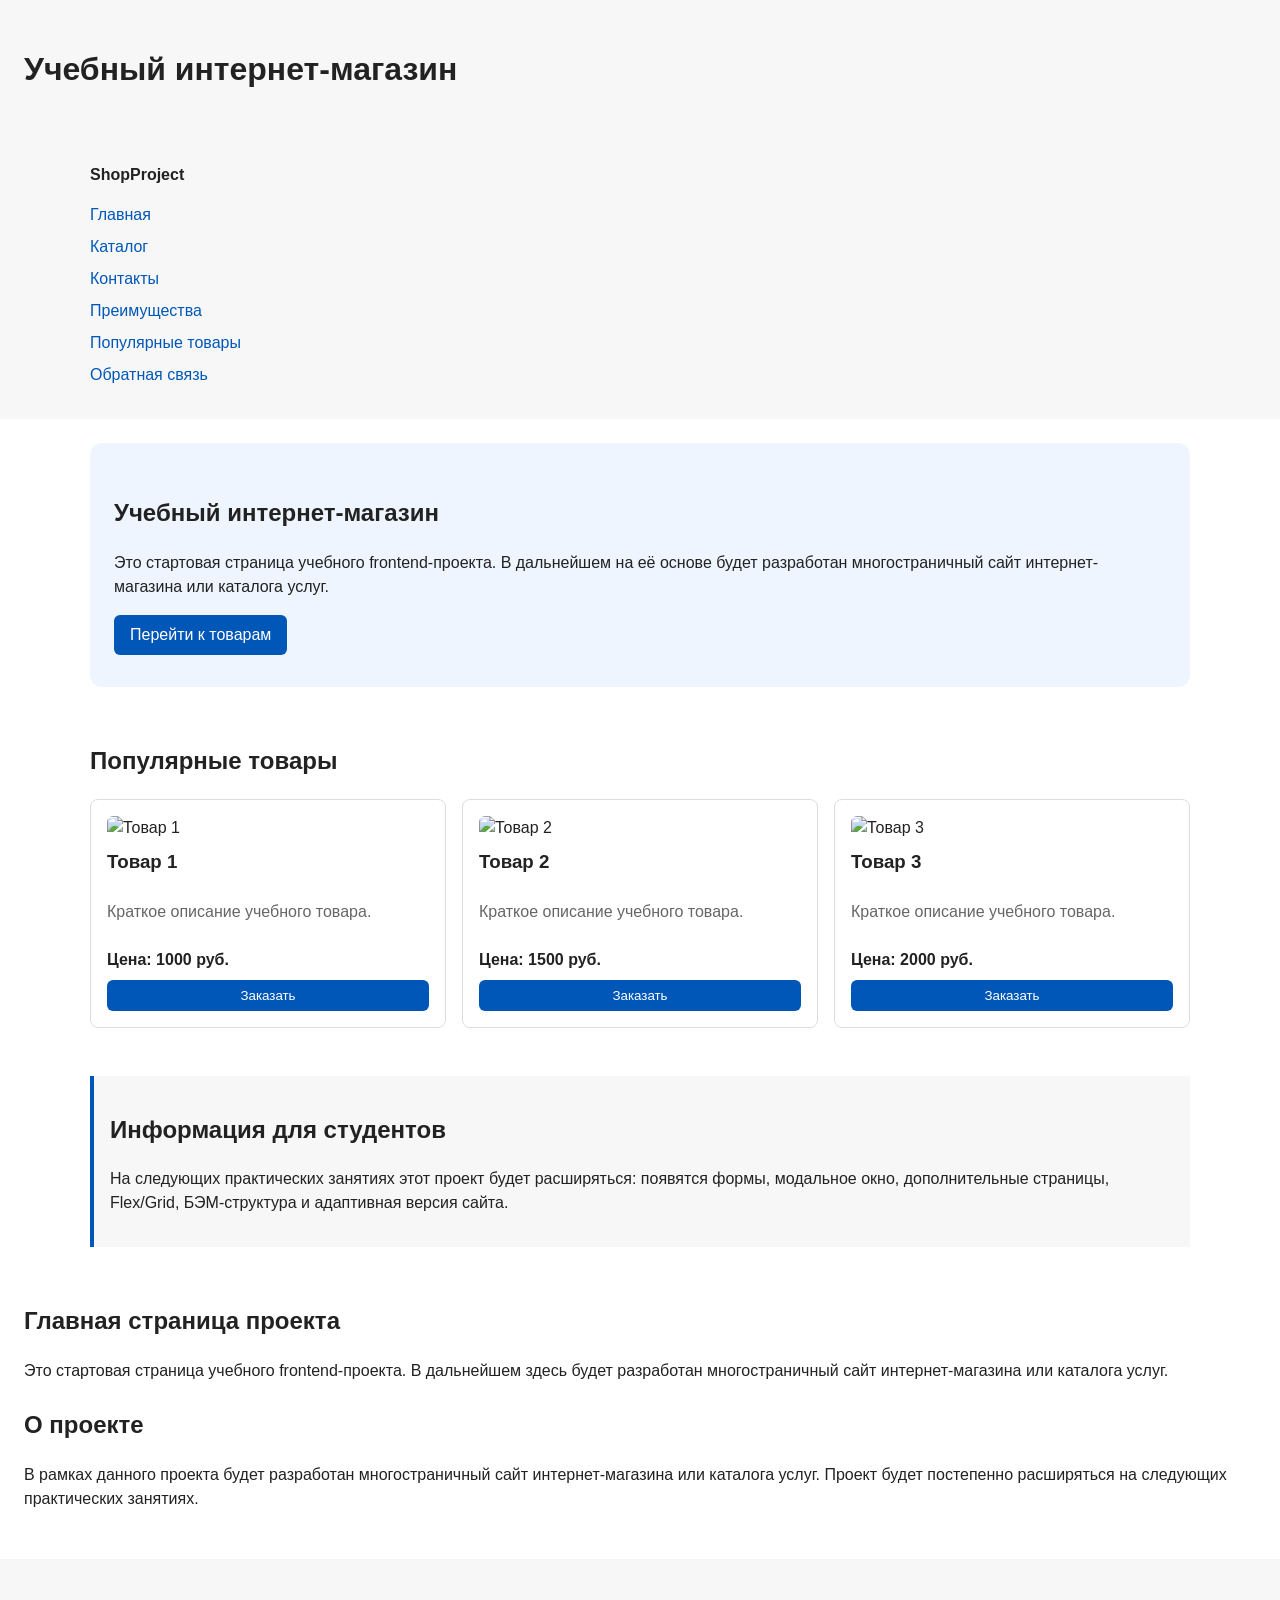
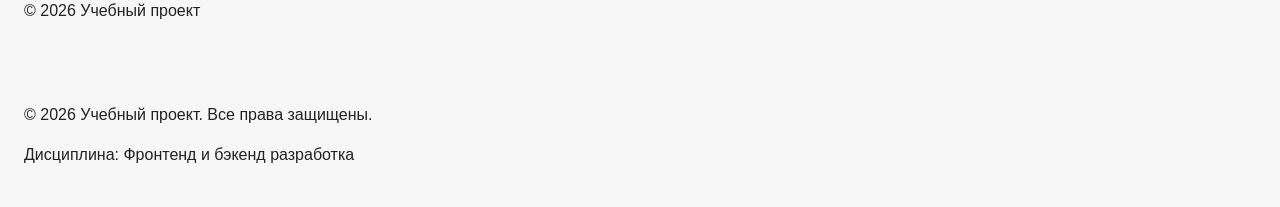
==== index.html @ 1b2884ae "feat: add multi-page structure navigation and anchors" ====
<!DOCTYPE html>
<html lang="ru">
<head>
  <meta charset="UTF-8">
  <meta name="viewport" content="width=device-width, initial-scale=1.0">
  <title>Каталог товаров</title>
  <link rel="stylesheet" href="css/style.css">
  <script src="js/main.js" defer></script>
  <meta property="og:type" content="website">
  <meta property="og:title" content="Учебный интернет-магазин">
  <meta property="og:description" content="Учебный frontend-проект интернет-магазина.">
  <meta property="og:image" content="https://dimon-bubon.github.io/kr1-html-css-shop/images/preview.jpg">
</head>
<body>
  <header>
    <h1>Учебный интернет-магазин</h1>
  </header>

  <header>
    <div class="site-header">
      <a class="site-logo" href="index.html">ShopProject</a>

      <nav class="site-nav" aria-label="Основная навигация">
        <ul class="site-nav__list">
          <li><a href="index.html">Главная</a></li>
          <li><a href="catalog.html">Каталог</a></li>
          <li><a href="contacts.html">Контакты</a></li>
          <li><a href="index.html#advantages">Преимущества</a></li>
          <li><a href="index.html#popular">Популярные товары</a></li>
          <li><a href="index.html#contacts">Обратная связь</a></li>
        </ul>
      </nav>

    </div>
  </header>

  <main>
    <section class="hero">
  <h1>Учебный интернет-магазин</h1>
    <p>
      Это стартовая страница учебного frontend-проекта.
      В дальнейшем на её основе будет разработан многостраничный сайт
      интернет-магазина или каталога услуг.
    </p>
    <a class="button" href="#popular">Перейти к товарам</a>
    </section>
  </main>

<section class="section" id="popular">
  <h2>Популярные товары</h2>

  <div class="products-grid">

    <article class="product-card">
      <img class="product-card__img" src="https://via.placeholder.com/300x200" alt="Товар 1">
      <h3 class="product-card__title">Товар 1</h3>
      <p class="product-card__description">Краткое описание учебного товара.</p>
      <p class="product-card__price">Цена: 1000 руб.</p>
      <button class="button product-card__button" type="button" data-product="Товар 1">Заказать</button>
    </article>

    <article class="product-card">
      <img class="product-card__img" src="https://via.placeholder.com/300x200" alt="Товар 2">
      <h3 class="product-card__title">Товар 2</h3>
      <p class="product-card__description">Краткое описание учебного товара.</p>
      <p class="product-card__price">Цена: 1500 руб.</p>
      <button class="button product-card__button" type="button" data-product="Товар 2">Заказать</button>
    </article>

    <article class="product-card">
      <img class="product-card__img" src="https://via.placeholder.com/300x200" alt="Товар 3">
      <h3 class="product-card__title">Товар 3</h3>
      <p class="product-card__description">Краткое описание учебного товара.</p>
      <p class="product-card__price">Цена: 2000 руб.</p>
      <button class="button product-card__button" type="button" data-product="Товар 3">Заказать</button>
    </article>

  </div>
</section>

  <aside class="aside-info">
    <h2>Информация для студентов</h2>
    <p>
      На следующих практических занятиях этот проект будет расширяться:
      появятся формы, модальное окно, дополнительные страницы, Flex/Grid,
      БЭМ-структура и адаптивная версия сайта.
    </p>
  </aside>






  <main>
    <section>
      <h2>Главная страница проекта</h2>
      <p>
        Это стартовая страница учебного frontend-проекта.
        В дальнейшем здесь будет разработан многостраничный сайт
        интернет-магазина или каталога услуг.
      </p>
    </section>
    <section>
        <h2>О проекте</h2>
        <p>
            В рамках данного проекта будет разработан многостраничный сайт
            интернет-магазина или каталога услуг. Проект будет постепенно
            расширяться на следующих практических занятиях.
        </p>
    </section>
  </main>

  <footer>
    <p>&copy; 2026 Учебный проект</p>
  </footer>
  <footer id="contacts">
    <p>&copy; 2026 Учебный проект. Все права защищены.</p>
    <p>Дисциплина: Фронтенд и бэкенд разработка</p>
  </footer>

  <dialog class="order-dialog" id="order-dialog" aria-labelledby="order-dialog-title">
    <h2 id="order-dialog-title">Оформление заявки</h2>

    <form class="order-form" id="order-form" action="#" method="post" novalidate>
      <input id="selected-product" name="selected-product" type="hidden">

      <div class="form-field">
        <label for="order-name">Имя</label>
        <input
          id="order-name"
          name="name"
          type="text"
          placeholder="Введите ваше имя"
          minlength="2"
          autocomplete="given-name"
          required
        >
      </div>

      <div class="form-field">
        <label for="order-email">E-mail</label>
        <input
          id="order-email"
          name="email"
          type="email"
          placeholder="example@mail.ru"
          autocomplete="email"
          required
        >
      </div>

      <div class="form-field">
        <label for="order-phone">Телефон</label>
        <input
          id="order-phone"
          name="phone"
          type="tel"
          inputmode="tel"
          placeholder="+7 (900) 000-00-00"
          pattern="^\+7 \(\d{3}\) \d{3}-\d{2}-\d{2}$"
          required
        >
        <small>Формат: +7 (900) 000-00-00</small>
      </div>

      <div class="form-field">
        <label for="order-date">Дата связи</label>
        <input
          id="order-date"
          name="date"
          type="date"
        >
      </div>

      <div class="form-field">
        <label for="order-topic">Тема заявки</label>
        <select id="order-topic" name="topic" required>
          <option value="">Выберите тему</option>
          <option value="product">Заказ товара</option>
          <option value="consultation">Консультация</option>
          <option value="delivery">Доставка</option>
        </select>
      </div>

      <div class="form-field">
        <label for="order-comment">Комментарий</label>
        <textarea
          id="order-comment"
          name="comment"
          rows="4"
          placeholder="Укажите дополнительную информацию"
        ></textarea>
      </div>

      <div class="form-field form-field--checkbox">
        <label>
          <input
            id="order-agreement"
            name="agreement"
            type="checkbox"
            required
          >
          Я согласен на обработку данных
        </label>
      </div>

      <div class="form-actions">
        <button type="button" id="close-order-dialog">Закрыть</button>
        <button type="submit">Отправить заявку</button>
      </div>
    </form>
  </dialog>

  <p class="success-message" id="success-message" hidden>
    Форма успешно отправлена!
  </p>


</body>
</html>
---- css/style.css ----
html {
  scroll-behavior: smooth;
}

body {
  margin: 0;
  font-family: Arial, sans-serif;
  line-height: 1.5;
}

/*header,
main,
footer {
  padding: 20px;
}*/

header {
  background-color: #f2f2f2;
}

footer {
  background-color: #f2f2f2;
}

section {
  margin-bottom: 24px;
}

section h2 {
  margin-top: 0;
}
/* 
  Универсальное правило для всех элементов.
  border-box делает расчёт размеров более понятным:
  width включает content, padding и border.
*/
* {
  box-sizing: border-box;
}

/*
  Убираем стандартный внешний отступ браузера у body.
  Без этого вокруг страницы может появиться белая рамка.
*/
/*body {
  margin: 0;
  font-family: Arial, sans-serif;
  line-height: 1.5;
  color: #222222;
  background-color: #ffffff;
} */
/*
  Задаём внутренние отступы для основных областей страницы.
  Это делает содержимое визуально отделённым от краёв окна браузера.
*/
header,
main,
footer {
  padding: var(--space-lg);
}


/*
  Оформляем шапку страницы.
  Пока используется простой светло-серый фон.
*/
header {
  background-color: var(--color-surface);
}

/*
  Оформляем подвал страницы тем же фоном,
  чтобы визуально отделить его от основного содержимого.
*/
footer {
  background-color: var(--color-surface);
}
/*
  Ограничиваем ширину содержимого шапки,
  чтобы оно не растягивалось слишком сильно на широких экранах.
*/
.site-header {
  max-width: 1100px;
  margin: 0 auto;
}

/*
  Оформляем текстовый логотип.
*/
.site-logo {
  font-weight: bold;
  text-decoration: none;
  color: #222222;
}

/*
  Убираем стандартные отступы и маркеры списка навигации.
*/
.site-nav__list {
  padding: 0;
  margin: 16px 0 0;
  list-style: none;
}

/*
  Добавляем расстояние между пунктами меню.
*/
.site-nav__list li {
  margin-bottom: 8px;
}

/*
  Оформляем ссылки меню.
*/
.site-nav__list a {
  color: #0057b8;
  text-decoration: none;
}

/*
  При наведении мыши подчёркиваем ссылку.
  Подробно состояния интерфейса будут рассмотрены в практической работе 1.7.
*/
.site-nav__list a:hover {
  text-decoration: underline;
}
/*
  Hero-блок — первый крупный блок страницы.
  Он визуально отделяется от остальных разделов фоном и отступами.
*/
.hero {
  max-width: 1100px;
  margin: 0 auto 32px;
  padding: 32px 20px;
  background-color: #eef5ff;
  border-radius: 12px;
}

/*
  Общий класс для разделов страницы.
*/
.section {
  max-width: 1100px;
  margin: 0 auto 32px;
}

/*
  Убираем лишний верхний отступ у заголовков разделов.
*/
.section h2 {
  margin-top: 0;
}

.products-grid {
  display: grid;
  grid-template-columns: repeat(auto-fit, minmax(220px, 1fr));
  gap: var(--space-md);
}

.product-card {
  display: flex;
  flex-direction: column;
  margin-bottom: var(--space-md);
  padding: var(--space-md);
  border: 1px solid var(--color-border);
  border-radius: var(--radius-md);
  background-color: var(--color-bg);
}

.product-card:hover {
  border-color: var(--color-primary);
}

.product-card__img {
  width: 100%;
  height: auto;
  border-radius: var(--radius-sm);
  margin-bottom: var(--space-sm);
}

.product-card__title {
  margin: 0 0 var(--space-sm);
}

.product-card__description {
  color: var(--color-muted);
  flex-grow: 1; /* растягивается, "выталкивая" цену и кнопку вниз */
}

.product-card__price {
  font-weight: bold;
  margin: var(--space-sm) 0;
}

/*
  Пока это обычная ссылка, но визуально она оформляется как кнопка.
*/
.button {
  display: inline-block;
  padding: var(--space-sm) var(--space-md);
  color: var(--color-white);
  background-color: var(--color-primary);
  text-decoration: none;
  border: none;
  border-radius: var(--radius-sm);
  cursor: pointer;
}

.button:hover {
  background-color: var(--color-primary-dark);
}

.button:focus-visible {
  outline: 2px solid var(--color-primary);
  outline-offset: 3px;
}

.button:disabled {
  opacity: 0.6;
  cursor: not-allowed;
}


/*
  Дополнительный информационный блок.
*/
.aside-info {
  max-width: var(--container-width);
  margin: 0 auto var(--space-xl);
  padding: var(--space-md);
  border-left: 4px solid var(--color-primary);
  background-color: var(--color-surface);
}

/*
  Модальное окно.
  Элемент dialog сам умеет открываться поверх страницы.
*/
.order-dialog {
  width: min(100% - 32px, 560px);
  padding: 24px;
  border: none;
  border-radius: 12px;
}

/*
  Затемнение фона за модальным окном.
*/
.order-dialog::backdrop {
  background-color: rgba(0, 0, 0, 0.5);
}

/*
  Поле формы.
  Каждый блок получает нижний отступ.
*/
.form-field {
  margin-bottom: 16px;
}

/*
  Подпись поля.
*/
.form-field label {
  display: block;
  margin-bottom: 6px;
}

/*
  Основные поля формы.
*/
.form-field input,
.form-field select,
.form-field textarea {
  width: 100%;
  padding: 10px 12px;
  border: 1px solid #cccccc;
  border-radius: 6px;
  font: inherit;
}

/*
  Checkbox не должен занимать всю ширину.
*/
.form-field input[type="checkbox"] {
  width: auto;
}

/*
  Подсказка под полем телефона.
*/
.form-field small {
  display: block;
  margin-top: 4px;
  color: #666666;
}

/*
  Видимый фокус для клавиатурной навигации.
*/
.form-field input:focus-visible,
.form-field select:focus-visible,
.form-field textarea:focus-visible,
.form-actions button:focus-visible {
  outline: 2px solid #0057b8;
  outline-offset: 2px;
}

/*
  Подсветка ошибочных полей.
  Атрибут aria-invalid будет добавляться через JavaScript.
*/
[aria-invalid="true"] {
  border-color: #b00020;
}

/*
  Кнопки формы.
*/
.form-actions {
  display: flex;
  gap: 12px;
  margin-top: 20px;
}

/*
  Сообщение об успешной отправке.
*/
.success-message {
  max-width: var(--container-width);
  margin: var(--space-lg) auto;
  padding: var(--space-md);
  border-left: 4px solid var(--color-success);
  background-color: var(--color-success-bg);
}


/* ===============================
   1. Переменные проекта
   =============================== */
:root {
  /* Основные цвета проекта */
  --color-bg: #ffffff;
  --color-text: #222222;
  --color-muted: #666666;
  --color-primary: #0057b8;
  --color-primary-dark: #003f86;
  --color-border: #dddddd;
  --color-surface: #f7f7f7;
  --color-surface-accent: #eef5ff;
  --color-danger: #b00020;
  --color-success: #168a2f;
  --color-success-bg: #eefaf0;
  --color-white: #ffffff;

  /* Отступы */
  --space-xs: 4px;
  --space-sm: 8px;
  --space-md: 16px;
  --space-lg: 24px;
  --space-xl: 32px;

  /* Скругления */
  --radius-sm: 6px;
  --radius-md: 8px;
  --radius-lg: 12px;

  /* Размеры */
  --container-width: 1100px;
}

/* ===============================
   2. Базовые стили
   =============================== */
* {
  box-sizing: border-box;
}

body {
  margin: 0;
  font-family: Arial, sans-serif;
  line-height: 1.5;
  color: var(--color-text);
  background-color: var(--color-bg);
}

/* ===============================
   3. Общие элементы интерфейса
   =============================== */
a {
  color: var(--color-primary);
}

a:hover {
  color: var(--color-primary-dark);
}

a:focus-visible {
  outline: 2px solid var(--color-primary);
  outline-offset: 3px;
}

/* ===============================
   4. Компоненты страницы
   =============================== */
.hero {
  max-width: var(--container-width);
  margin: 0 auto var(--space-xl);
  padding: var(--space-xl) var(--space-lg);
  background-color: var(--color-surface-accent);
  border-radius: var(--radius-lg);
}

.section {
  max-width: var(--container-width);
  margin: 0 auto var(--space-xl);
}

.section h2 {
  margin-top: 0;
}

/* ===============================
   5. Форма и модальное окно
   =============================== */
.order-dialog {
  width: min(100% - 32px, 560px);
  padding: var(--space-lg);
  border: none;
  border-radius: var(--radius-lg);
}

.order-dialog::backdrop {
  background-color: rgba(0, 0, 0, 0.5);
}

.form-field {
  margin-bottom: var(--space-md);
}

.form-field label {
  display: block;
  margin-bottom: var(--space-xs);
}

.form-field input,
.form-field select,
.form-field textarea {
  width: 100%;
  padding: 10px 12px;
  border: 1px solid var(--color-border);
  border-radius: var(--radius-sm);
  font: inherit;
}

.form-field input[type="checkbox"] {
  width: auto;
}

.form-field small {
  display: block;
  margin-top: var(--space-xs);
  color: var(--color-muted);
}

.form-field input:hover,
.form-field select:hover,
.form-field textarea:hover {
  border-color: var(--color-primary);
}

.form-field input:focus-visible,
.form-field select:focus-visible,
.form-field textarea:focus-visible,
.form-actions button:focus-visible {
  outline: 2px solid var(--color-primary);
  outline-offset: 3px;
}

[aria-invalid="true"] {
  border-color: var(--color-danger);
}

.breadcrumbs {
  max-width: var(--container-width);
  margin: 0 auto var(--space-md);
  font-size: 14px;
  color: var(--color-muted);
}

.breadcrumbs a {
  color: var(--color-primary);
}

.breadcrumbs span::before {
  content: " / ";
  color: var(--color-muted);
}

:target {
  outline: 2px dashed var(--color-primary);
  outline-offset: 4px;
}
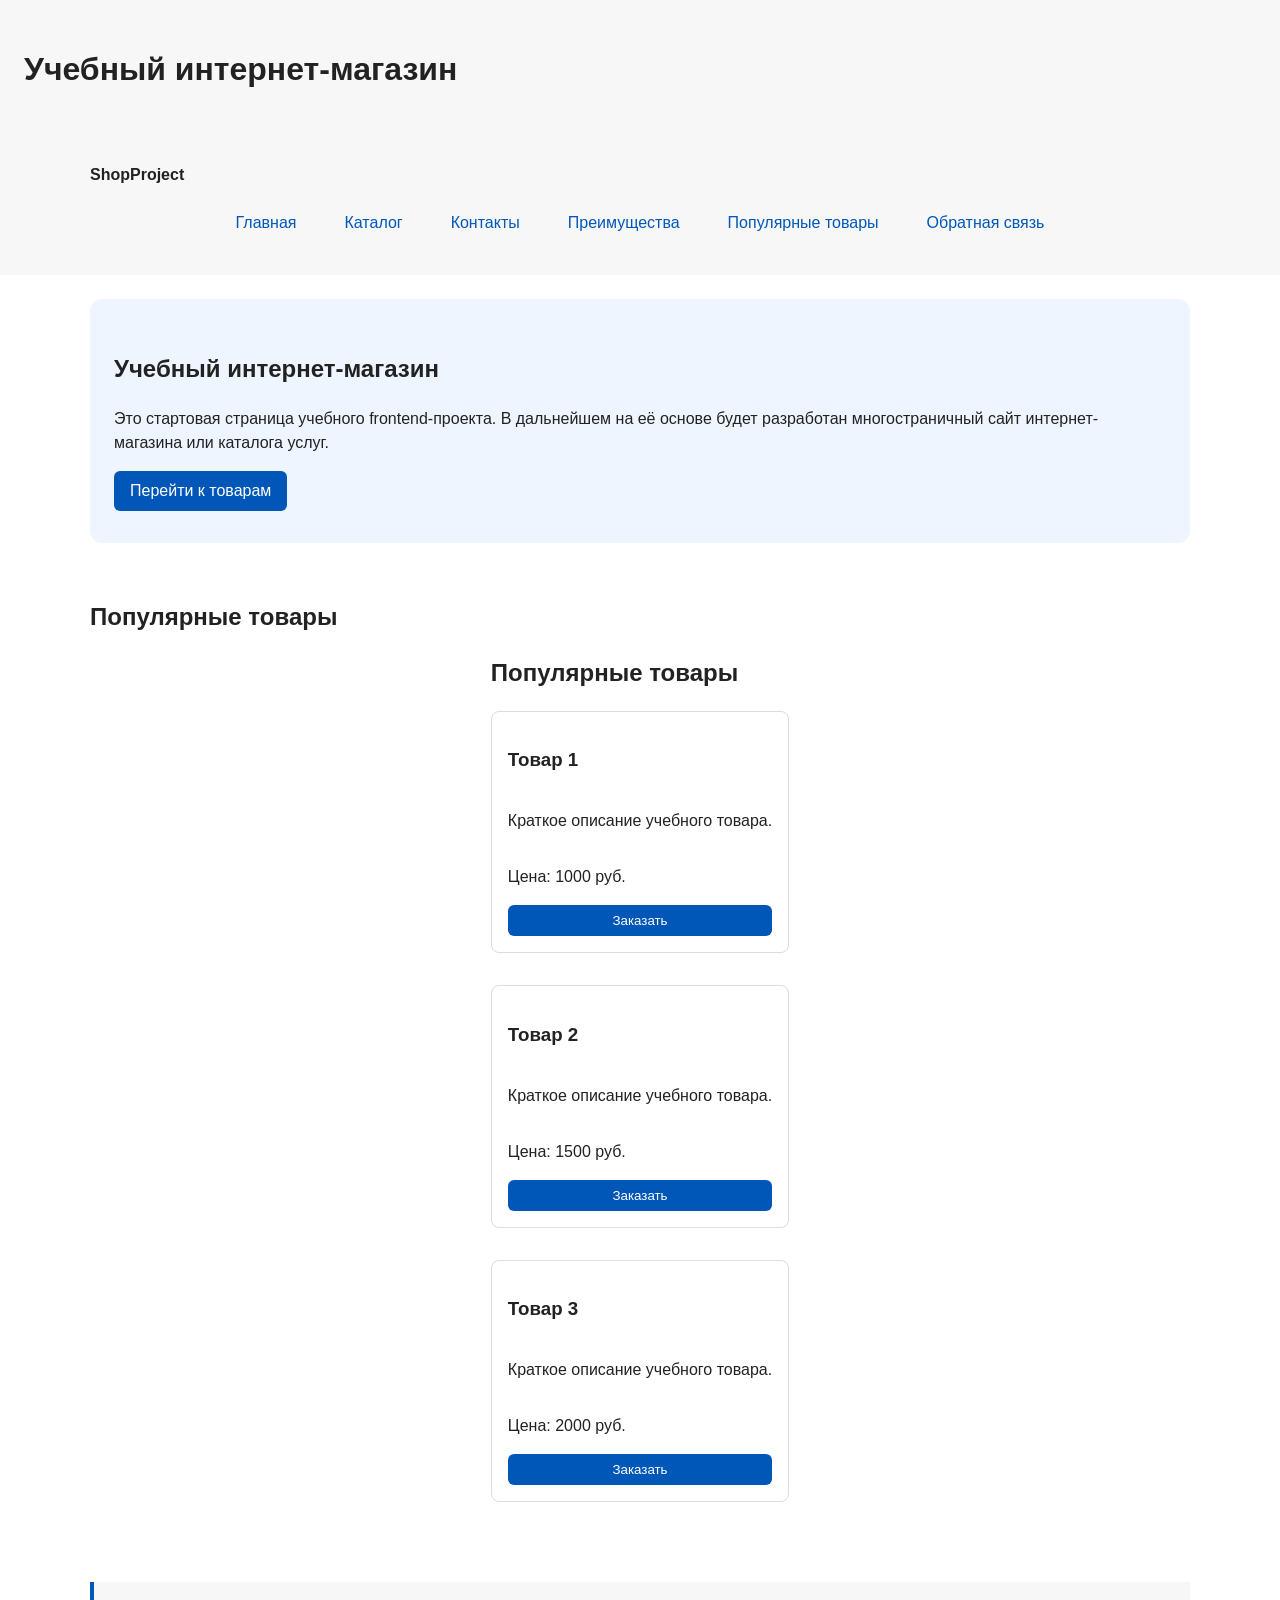
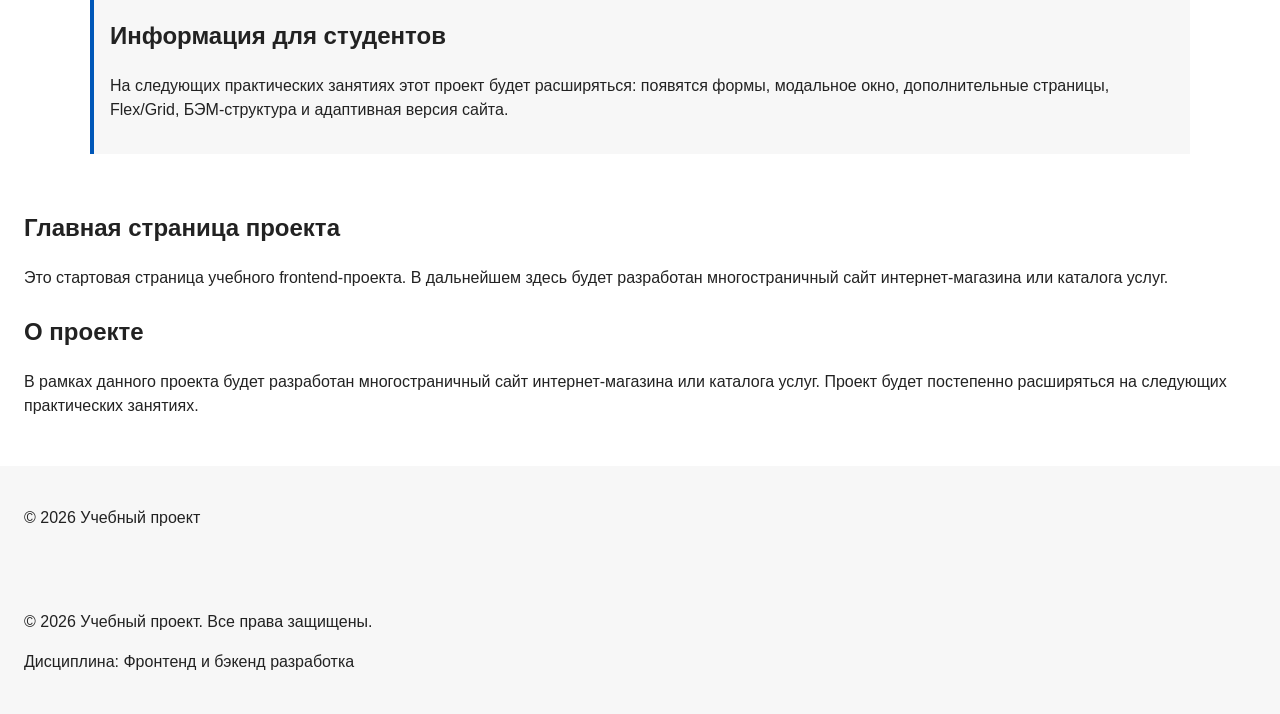
==== commit 4564adec: "feat: add flex navigation and grid catalog layout" ====
--- a/index.html
+++ b/index.html
@@ -51,29 +51,39 @@
 
   <div class="products-grid">
 
-    <article class="product-card">
-      <img class="product-card__img" src="https://via.placeholder.com/300x200" alt="Товар 1">
-      <h3 class="product-card__title">Товар 1</h3>
-      <p class="product-card__description">Краткое описание учебного товара.</p>
-      <p class="product-card__price">Цена: 1000 руб.</p>
-      <button class="button product-card__button" type="button" data-product="Товар 1">Заказать</button>
-    </article>
-
-    <article class="product-card">
-      <img class="product-card__img" src="https://via.placeholder.com/300x200" alt="Товар 2">
-      <h3 class="product-card__title">Товар 2</h3>
-      <p class="product-card__description">Краткое описание учебного товара.</p>
-      <p class="product-card__price">Цена: 1500 руб.</p>
-      <button class="button product-card__button" type="button" data-product="Товар 2">Заказать</button>
-    </article>
-
-    <article class="product-card">
-      <img class="product-card__img" src="https://via.placeholder.com/300x200" alt="Товар 3">
-      <h3 class="product-card__title">Товар 3</h3>
-      <p class="product-card__description">Краткое описание учебного товара.</p>
-      <p class="product-card__price">Цена: 2000 руб.</p>
-      <button class="button product-card__button" type="button" data-product="Товар 3">Заказать</button>
-    </article>
+    <section class="section" id="popular">
+      <h2>Популярные товары</h2>
+
+      <div class="products-grid">
+        <article class="product-card">
+          <h3>Товар 1</h3>
+          <p>Краткое описание учебного товара.</p>
+          <p>Цена: 1000 руб.</p>
+          <button class="button product-card__button" type="button" data-product="Товар 1">
+            Заказать
+          </button>
+        </article>
+
+        <article class="product-card">
+          <h3>Товар 2</h3>
+          <p>Краткое описание учебного товара.</p>
+          <p>Цена: 1500 руб.</p>
+          <button class="button product-card__button" type="button" data-product="Товар 2">
+            Заказать
+          </button>
+        </article>
+
+        <article class="product-card">
+          <h3>Товар 3</h3>
+          <p>Краткое описание учебного товара.</p>
+          <p>Цена: 2000 руб.</p>
+          <button class="button product-card__button" type="button" data-product="Товар 3">
+            Заказать
+          </button>
+        </article>
+    </div>
+  </section>
+
 
   </div>
 </section>
--- a/css/style.css
+++ b/css/style.css
@@ -97,10 +97,16 @@
   Убираем стандартные отступы и маркеры списка навигации.
 */
 .site-nav__list {
+  display: flex;
+  flex-wrap: wrap;
+  justify-content: center;
+  align-items: center;
+  gap: var(--space-md);
   padding: 0;
-  margin: 16px 0 0;
+  margin: var(--space-md) 0 0;
   list-style: none;
 }
+
 
 /*
   Добавляем расстояние между пунктами меню.
@@ -113,17 +119,18 @@
   Оформляем ссылки меню.
 */
 .site-nav__list a {
-  color: #0057b8;
+  display: inline-block;
+  padding: var(--space-sm) var(--space-md);
+  color: var(--color-primary);
   text-decoration: none;
-}
-
-/*
-  При наведении мыши подчёркиваем ссылку.
-  Подробно состояния интерфейса будут рассмотрены в практической работе 1.7.
-*/
+  border-radius: var(--radius-sm);
+}
+
 .site-nav__list a:hover {
-  text-decoration: underline;
-}
+  color: var(--color-white);
+  background-color: var(--color-primary);
+}
+
 /*
   Hero-блок — первый крупный блок страницы.
   Он визуально отделяется от остальных разделов фоном и отступами.
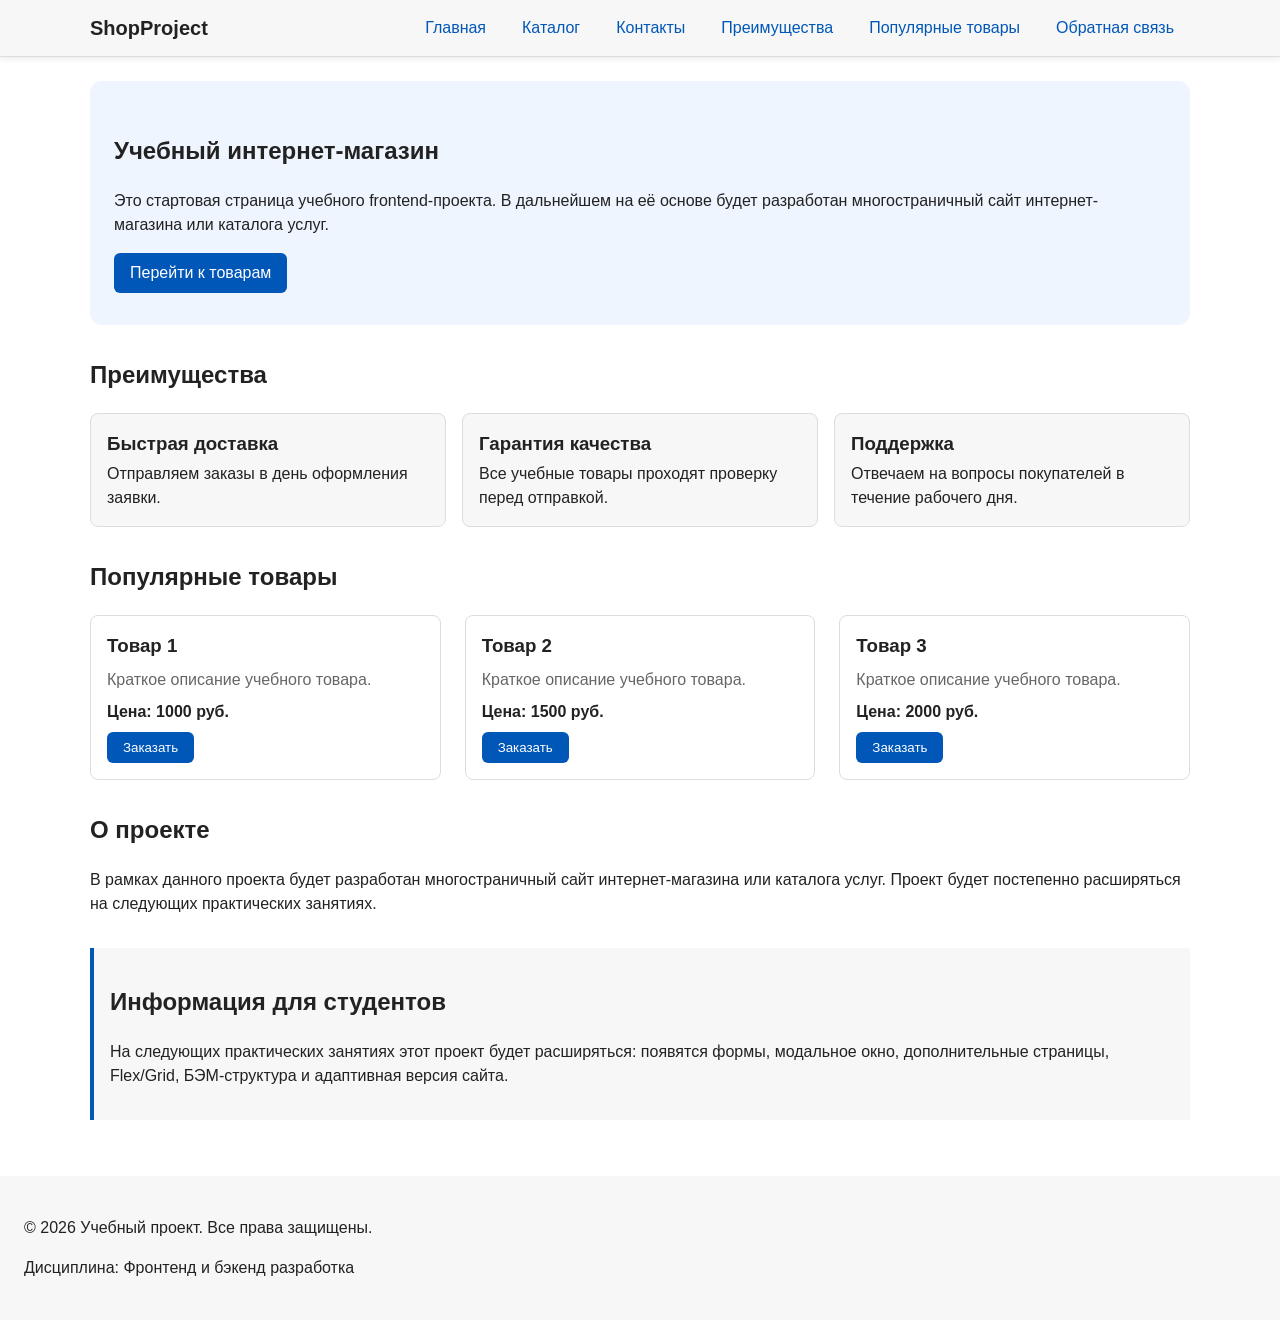
==== commit 5fc375b8: "feat: add flex navigation and grid catalog layout" ====
--- a/index.html
+++ b/index.html
@@ -3,7 +3,7 @@
 <head>
   <meta charset="UTF-8">
   <meta name="viewport" content="width=device-width, initial-scale=1.0">
-  <title>Каталог товаров</title>
+  <title>Учебный интернет-магазин</title>
   <link rel="stylesheet" href="css/style.css">
   <script src="js/main.js" defer></script>
   <meta property="og:type" content="website">
@@ -12,9 +12,6 @@
   <meta property="og:image" content="https://dimon-bubon.github.io/kr1-html-css-shop/images/preview.jpg">
 </head>
 <body>
-  <header>
-    <h1>Учебный интернет-магазин</h1>
-  </header>
 
   <header>
     <div class="site-header">
@@ -30,100 +27,91 @@
           <li><a href="index.html#contacts">Обратная связь</a></li>
         </ul>
       </nav>
-
     </div>
   </header>
 
   <main>
     <section class="hero">
-  <h1>Учебный интернет-магазин</h1>
-    <p>
-      Это стартовая страница учебного frontend-проекта.
-      В дальнейшем на её основе будет разработан многостраничный сайт
-      интернет-магазина или каталога услуг.
-    </p>
-    <a class="button" href="#popular">Перейти к товарам</a>
-    </section>
-  </main>
-
-<section class="section" id="popular">
-  <h2>Популярные товары</h2>
-
-  <div class="products-grid">
+      <h1>Учебный интернет-магазин</h1>
+      <p>
+        Это стартовая страница учебного frontend-проекта.
+        В дальнейшем на её основе будет разработан многостраничный сайт
+        интернет-магазина или каталога услуг.
+      </p>
+      <a class="button" href="#popular">Перейти к товарам</a>
+    </section>
+
+    <section class="section" id="advantages">
+      <h2>Преимущества</h2>
+
+      <div class="advantages">
+        <div class="advantages__item">
+          <h3>Быстрая доставка</h3>
+          <p>Отправляем заказы в день оформления заявки.</p>
+        </div>
+        <div class="advantages__item">
+          <h3>Гарантия качества</h3>
+          <p>Все учебные товары проходят проверку перед отправкой.</p>
+        </div>
+        <div class="advantages__item">
+          <h3>Поддержка</h3>
+          <p>Отвечаем на вопросы покупателей в течение рабочего дня.</p>
+        </div>
+      </div>
+    </section>
 
     <section class="section" id="popular">
       <h2>Популярные товары</h2>
 
       <div class="products-grid">
         <article class="product-card">
-          <h3>Товар 1</h3>
-          <p>Краткое описание учебного товара.</p>
-          <p>Цена: 1000 руб.</p>
+          <h3 class="product-card__title">Товар 1</h3>
+          <p class="product-card__description">Краткое описание учебного товара.</p>
+          <p class="product-card__price">Цена: 1000 руб.</p>
           <button class="button product-card__button" type="button" data-product="Товар 1">
             Заказать
           </button>
         </article>
 
         <article class="product-card">
-          <h3>Товар 2</h3>
-          <p>Краткое описание учебного товара.</p>
-          <p>Цена: 1500 руб.</p>
+          <h3 class="product-card__title">Товар 2</h3>
+          <p class="product-card__description">Краткое описание учебного товара.</p>
+          <p class="product-card__price">Цена: 1500 руб.</p>
           <button class="button product-card__button" type="button" data-product="Товар 2">
             Заказать
           </button>
         </article>
 
         <article class="product-card">
-          <h3>Товар 3</h3>
-          <p>Краткое описание учебного товара.</p>
-          <p>Цена: 2000 руб.</p>
+          <h3 class="product-card__title">Товар 3</h3>
+          <p class="product-card__description">Краткое описание учебного товара.</p>
+          <p class="product-card__price">Цена: 2000 руб.</p>
           <button class="button product-card__button" type="button" data-product="Товар 3">
             Заказать
           </button>
         </article>
-    </div>
-  </section>
-
-
-  </div>
-</section>
-
-  <aside class="aside-info">
-    <h2>Информация для студентов</h2>
-    <p>
-      На следующих практических занятиях этот проект будет расширяться:
-      появятся формы, модальное окно, дополнительные страницы, Flex/Grid,
-      БЭМ-структура и адаптивная версия сайта.
-    </p>
-  </aside>
-
-
-
-
-
-
-  <main>
-    <section>
-      <h2>Главная страница проекта</h2>
+      </div>
+    </section>
+
+    <section class="section" id="about">
+      <h2>О проекте</h2>
       <p>
-        Это стартовая страница учебного frontend-проекта.
-        В дальнейшем здесь будет разработан многостраничный сайт
-        интернет-магазина или каталога услуг.
+        В рамках данного проекта будет разработан многостраничный сайт
+        интернет-магазина или каталога услуг. Проект будет постепенно
+        расширяться на следующих практических занятиях.
       </p>
     </section>
-    <section>
-        <h2>О проекте</h2>
-        <p>
-            В рамках данного проекта будет разработан многостраничный сайт
-            интернет-магазина или каталога услуг. Проект будет постепенно
-            расширяться на следующих практических занятиях.
-        </p>
-    </section>
+
+    <aside class="aside-info">
+      <h2>Информация для студентов</h2>
+      <p>
+        На следующих практических занятиях этот проект будет расширяться:
+        появятся формы, модальное окно, дополнительные страницы, Flex/Grid,
+        БЭМ-структура и адаптивная версия сайта.
+      </p>
+    </aside>
   </main>
 
-  <footer>
-    <p>&copy; 2026 Учебный проект</p>
-  </footer>
   <footer id="contacts">
     <p>&copy; 2026 Учебный проект. Все права защищены.</p>
     <p>Дисциплина: Фронтенд и бэкенд разработка</p>
@@ -228,5 +216,4 @@
 
 
 </body>
-</html>
-
+</html>
--- a/css/style.css
+++ b/css/style.css
@@ -1,5 +1,7 @@
 html {
   scroll-behavior: smooth;
+  /* высота закреплённой шапки: якоря (#popular и т.д.) не прячутся под ней */
+  scroll-padding-top: 80px;
 }
 
 body {
@@ -53,7 +55,6 @@
   Задаём внутренние отступы для основных областей страницы.
   Это делает содержимое визуально отделённым от краёв окна браузера.
 */
-header,
 main,
 footer {
   padding: var(--space-lg);
@@ -61,11 +62,18 @@
 
 
 /*
-  Оформляем шапку страницы.
-  Пока используется простой светло-серый фон.
+  Шапка закреплена сверху: position: sticky + top: 0.
+  Шапка должна быть прямым потомком body (без overflow у родителей),
+  z-index держит её поверх карточек и форм при прокрутке.
 */
 header {
+  position: sticky;
+  top: 0;
+  z-index: 100;
+  padding: var(--space-sm) var(--space-lg);
   background-color: var(--color-surface);
+  border-bottom: 1px solid var(--color-border);
+  box-shadow: 0 2px 6px rgba(0, 0, 0, 0.08);
 }
 
 /*
@@ -80,7 +88,12 @@
   чтобы оно не растягивалось слишком сильно на широких экранах.
 */
 .site-header {
-  max-width: 1100px;
+  display: flex;
+  flex-wrap: wrap;
+  align-items: center;
+  justify-content: space-between; /* логотип слева, меню справа */
+  gap: var(--space-sm) var(--space-lg);
+  max-width: var(--container-width);
   margin: 0 auto;
 }
 
@@ -88,6 +101,7 @@
   Оформляем текстовый логотип.
 */
 .site-logo {
+  font-size: 20px;
   font-weight: bold;
   text-decoration: none;
   color: #222222;
@@ -99,11 +113,11 @@
 .site-nav__list {
   display: flex;
   flex-wrap: wrap;
-  justify-content: center;
+  justify-content: flex-end;
   align-items: center;
-  gap: var(--space-md);
+  gap: var(--space-xs);
   padding: 0;
-  margin: var(--space-md) 0 0;
+  margin: 0;
   list-style: none;
 }
 
@@ -112,7 +126,7 @@
   Добавляем расстояние между пунктами меню.
 */
 .site-nav__list li {
-  margin-bottom: 8px;
+  margin: 0;
 }
 
 /*
@@ -158,21 +172,33 @@
   margin-top: 0;
 }
 
+/*
+  Сетка карточек: товары стоят в ряд (3 колонки),
+  карточки в одной строке имеют одинаковую высоту.
+*/
 .products-grid {
   display: grid;
-  grid-template-columns: repeat(auto-fit, minmax(220px, 1fr));
-  gap: var(--space-md);
-}
+  grid-template-columns: repeat(3, 1fr);
+  gap: var(--space-lg);
+}
+
 
 .product-card {
   display: flex;
   flex-direction: column;
-  margin-bottom: var(--space-md);
+  gap: var(--space-sm);
   padding: var(--space-md);
   border: 1px solid var(--color-border);
   border-radius: var(--radius-md);
   background-color: var(--color-bg);
 }
+
+.product-card .button {
+  margin-top: auto;
+  align-self: flex-start;
+}
+
+
 
 .product-card:hover {
   border-color: var(--color-primary);
@@ -186,17 +212,44 @@
 }
 
 .product-card__title {
-  margin: 0 0 var(--space-sm);
+  margin: 0; /* расстояния задаёт gap у карточки */
 }
 
 .product-card__description {
+  margin: 0;
   color: var(--color-muted);
   flex-grow: 1; /* растягивается, "выталкивая" цену и кнопку вниз */
 }
 
 .product-card__price {
+  margin: 0;
   font-weight: bold;
-  margin: var(--space-sm) 0;
+}
+
+/* ===============================
+   Преимущества (Flex)
+   =============================== */
+.advantages {
+  display: flex;
+  flex-wrap: wrap;
+  gap: var(--space-md);
+}
+
+.advantages__item {
+  flex: 1 1 220px; /* растут поровну, переносятся на новую строку от 220px */
+  padding: var(--space-md);
+  border: 1px solid var(--color-border);
+  border-radius: var(--radius-md);
+  background-color: var(--color-surface);
+}
+
+.advantages__item h3,
+.advantages__item p {
+  margin: 0;
+}
+
+.advantages__item h3 {
+  margin-bottom: var(--space-xs);
 }
 
 /*
@@ -508,3 +561,116 @@
   outline: 2px dashed var(--color-primary);
   outline-offset: 4px;
 }
+
+.catalog-layout {
+  max-width: var(--container-width);
+  margin: 0 auto var(--space-xl);
+  display: grid;
+  grid-template-columns: 260px 1fr;
+  grid-template-areas: "filters products";
+  align-items: start; /* панель фильтров не растягивается на всю высоту */
+  gap: var(--space-lg);
+}
+
+.catalog-filters {
+  grid-area: filters;
+  padding: var(--space-md);
+  border: 1px solid var(--color-border);
+  border-radius: var(--radius-md);
+  background-color: var(--color-surface);
+}
+
+.catalog-filters h2 {
+  margin: 0 0 var(--space-md);
+}
+
+.catalog-products {
+  grid-area: products;
+  min-width: 0; /* иначе длинное содержимое распирает колонку 1fr */
+}
+
+.catalog-products h1 {
+  margin: 0 0 var(--space-md);
+}
+
+.filters-form {
+  display: grid;
+  gap: var(--space-md);
+}
+
+.filters-form fieldset {
+  min-width: 0;
+  margin: 0;
+  padding: var(--space-md);
+  border: 1px solid var(--color-border);
+  border-radius: var(--radius-sm);
+}
+
+.filters-form legend {
+  font-weight: 700;
+}
+
+.filters-form label {
+  display: block;
+  margin-bottom: var(--space-sm);
+}
+
+.filters-form input[type="number"] {
+  width: 100%;
+  padding: 8px 10px;
+  border: 1px solid var(--color-border);
+  border-radius: var(--radius-sm);
+  font: inherit;
+}
+
+/* ===============================
+   Адаптив
+   =============================== */
+@media (max-width: 768px) {
+  html {
+    scroll-padding-top: 110px;
+  }
+
+  header {
+    padding: var(--space-sm) var(--space-md);
+  }
+
+  /* логотип над меню, меню прокручивается по горизонтали */
+  .site-header {
+    flex-direction: column;
+    align-items: flex-start;
+    gap: var(--space-xs);
+  }
+
+  .site-nav {
+    width: 100%;
+    overflow-x: auto;
+  }
+
+  .site-nav__list {
+    flex-wrap: nowrap;
+    justify-content: flex-start;
+    white-space: nowrap;
+  }
+
+  /* фильтры над списком товаров */
+  .catalog-layout {
+    grid-template-columns: 1fr;
+    grid-template-areas:
+      "filters"
+      "products";
+  }
+}
+
+/* на средних экранах — 2 карточки в ряд, на телефонах — одна */
+@media (max-width: 900px) {
+  .products-grid {
+    grid-template-columns: repeat(2, 1fr);
+  }
+}
+
+@media (max-width: 560px) {
+  .products-grid {
+    grid-template-columns: 1fr;
+  }
+}
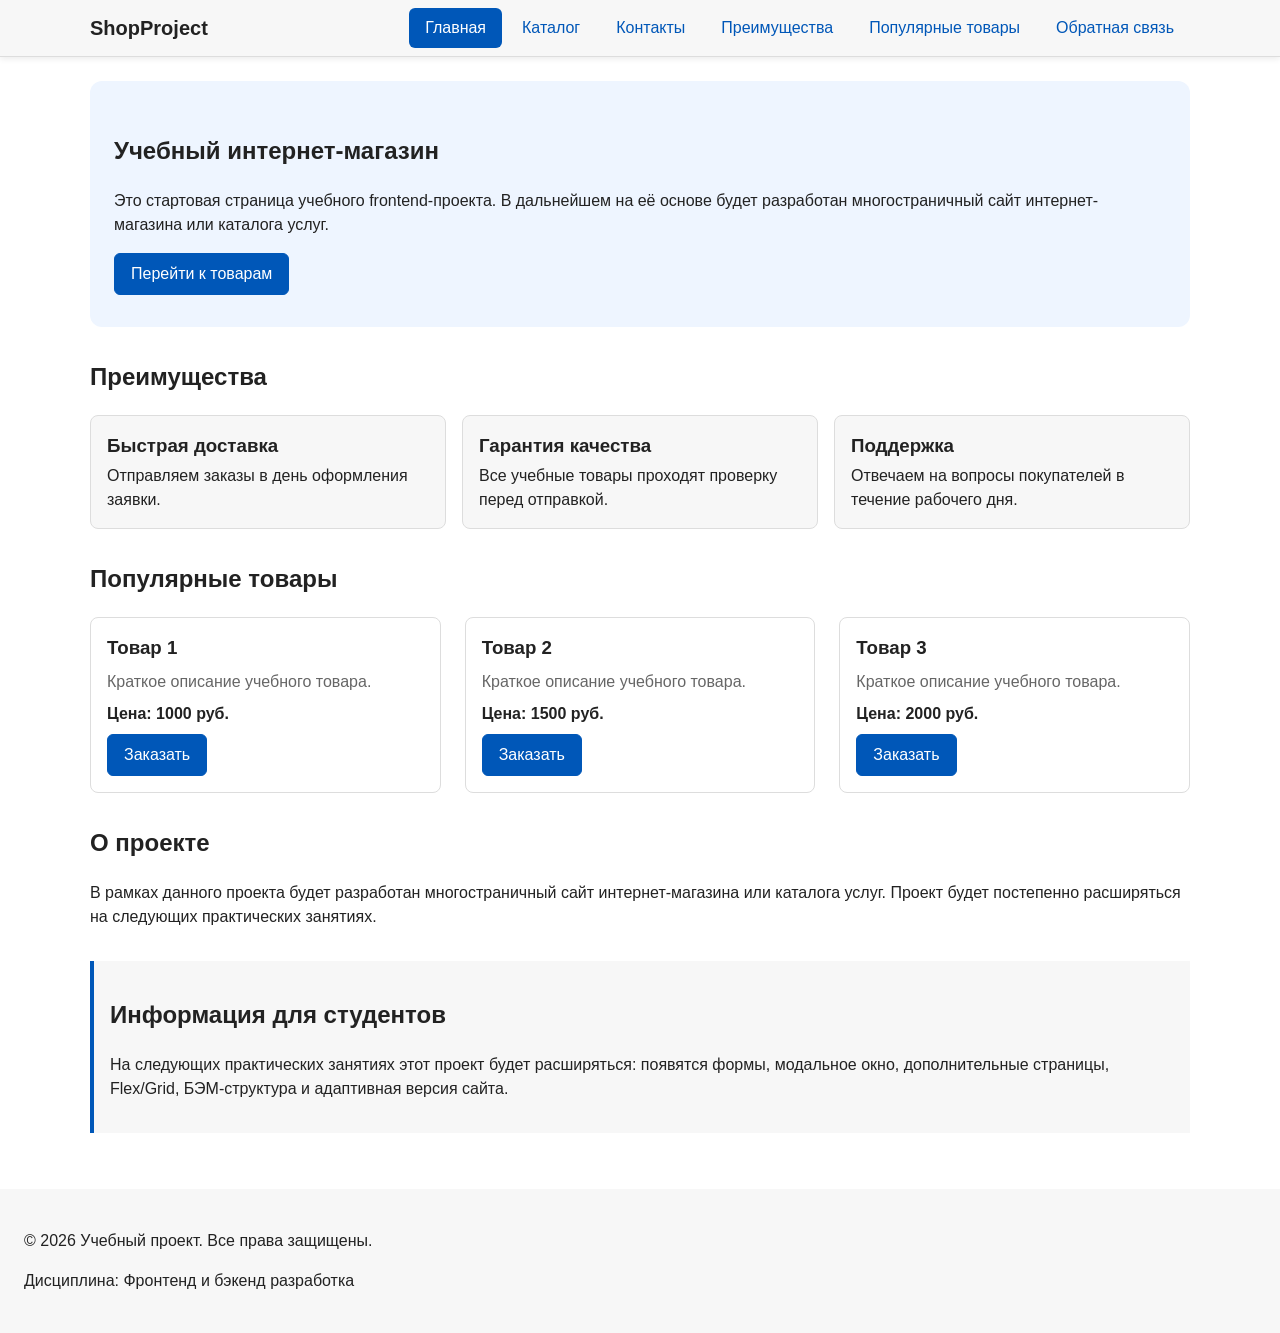
==== commit 1a6ceeac: "refactor: apply BEM naming to CSS classes" ====
--- a/index.html
+++ b/index.html
@@ -13,62 +13,74 @@
 </head>
 <body>
 
-  <header>
-    <div class="site-header">
-      <a class="site-logo" href="index.html">ShopProject</a>
+  <header class="site-header">
+    <div class="site-header__inner">
+      <a class="site-header__logo" href="index.html">ShopProject</a>
 
       <nav class="site-nav" aria-label="Основная навигация">
         <ul class="site-nav__list">
-          <li><a href="index.html">Главная</a></li>
-          <li><a href="catalog.html">Каталог</a></li>
-          <li><a href="contacts.html">Контакты</a></li>
-          <li><a href="index.html#advantages">Преимущества</a></li>
-          <li><a href="index.html#popular">Популярные товары</a></li>
-          <li><a href="index.html#contacts">Обратная связь</a></li>
+          <li class="site-nav__item">
+            <a class="site-nav__link site-nav__link--active" href="index.html">Главная</a>
+          </li>
+          <li class="site-nav__item">
+            <a class="site-nav__link" href="catalog.html">Каталог</a>
+          </li>
+          <li class="site-nav__item">
+            <a class="site-nav__link" href="contacts.html">Контакты</a>
+          </li>
+          <li class="site-nav__item">
+            <a class="site-nav__link" href="index.html#advantages">Преимущества</a>
+          </li>
+          <li class="site-nav__item">
+            <a class="site-nav__link" href="index.html#popular">Популярные товары</a>
+          </li>
+          <li class="site-nav__item">
+            <a class="site-nav__link" href="index.html#contacts">Обратная связь</a>
+          </li>
         </ul>
       </nav>
     </div>
   </header>
 
-  <main>
+  <main class="site-main">
     <section class="hero">
-      <h1>Учебный интернет-магазин</h1>
-      <p>
+      <h1 class="hero__title">Учебный интернет-магазин</h1>
+      <p class="hero__text">
         Это стартовая страница учебного frontend-проекта.
         В дальнейшем на её основе будет разработан многостраничный сайт
         интернет-магазина или каталога услуг.
       </p>
-      <a class="button" href="#popular">Перейти к товарам</a>
+      <a class="button button--primary hero__button" href="#popular">Перейти к товарам</a>
     </section>
 
     <section class="section" id="advantages">
-      <h2>Преимущества</h2>
+      <h2 class="section__title">Преимущества</h2>
 
       <div class="advantages">
         <div class="advantages__item">
-          <h3>Быстрая доставка</h3>
-          <p>Отправляем заказы в день оформления заявки.</p>
+          <h3 class="advantages__title">Быстрая доставка</h3>
+          <p class="advantages__text">Отправляем заказы в день оформления заявки.</p>
         </div>
         <div class="advantages__item">
-          <h3>Гарантия качества</h3>
-          <p>Все учебные товары проходят проверку перед отправкой.</p>
+          <h3 class="advantages__title">Гарантия качества</h3>
+          <p class="advantages__text">Все учебные товары проходят проверку перед отправкой.</p>
         </div>
         <div class="advantages__item">
-          <h3>Поддержка</h3>
-          <p>Отвечаем на вопросы покупателей в течение рабочего дня.</p>
+          <h3 class="advantages__title">Поддержка</h3>
+          <p class="advantages__text">Отвечаем на вопросы покупателей в течение рабочего дня.</p>
         </div>
       </div>
     </section>
 
     <section class="section" id="popular">
-      <h2>Популярные товары</h2>
+      <h2 class="section__title">Популярные товары</h2>
 
       <div class="products-grid">
         <article class="product-card">
           <h3 class="product-card__title">Товар 1</h3>
           <p class="product-card__description">Краткое описание учебного товара.</p>
           <p class="product-card__price">Цена: 1000 руб.</p>
-          <button class="button product-card__button" type="button" data-product="Товар 1">
+          <button class="button button--primary product-card__button" type="button" data-product="Товар 1">
             Заказать
           </button>
         </article>
@@ -77,7 +89,7 @@
           <h3 class="product-card__title">Товар 2</h3>
           <p class="product-card__description">Краткое описание учебного товара.</p>
           <p class="product-card__price">Цена: 1500 руб.</p>
-          <button class="button product-card__button" type="button" data-product="Товар 2">
+          <button class="button button--primary product-card__button" type="button" data-product="Товар 2">
             Заказать
           </button>
         </article>
@@ -86,7 +98,7 @@
           <h3 class="product-card__title">Товар 3</h3>
           <p class="product-card__description">Краткое описание учебного товара.</p>
           <p class="product-card__price">Цена: 2000 руб.</p>
-          <button class="button product-card__button" type="button" data-product="Товар 3">
+          <button class="button button--primary product-card__button" type="button" data-product="Товар 3">
             Заказать
           </button>
         </article>
@@ -94,7 +106,7 @@
     </section>
 
     <section class="section" id="about">
-      <h2>О проекте</h2>
+      <h2 class="section__title">О проекте</h2>
       <p>
         В рамках данного проекта будет разработан многостраничный сайт
         интернет-магазина или каталога услуг. Проект будет постепенно
@@ -102,9 +114,9 @@
       </p>
     </section>
 
-    <aside class="aside-info">
-      <h2>Информация для студентов</h2>
-      <p>
+    <aside class="info-box">
+      <h2 class="info-box__title">Информация для студентов</h2>
+      <p class="info-box__text">
         На следующих практических занятиях этот проект будет расширяться:
         появятся формы, модальное окно, дополнительные страницы, Flex/Grid,
         БЭМ-структура и адаптивная версия сайта.
@@ -112,20 +124,21 @@
     </aside>
   </main>
 
-  <footer id="contacts">
-    <p>&copy; 2026 Учебный проект. Все права защищены.</p>
-    <p>Дисциплина: Фронтенд и бэкенд разработка</p>
+  <footer class="site-footer" id="contacts">
+    <p class="site-footer__text">&copy; 2026 Учебный проект. Все права защищены.</p>
+    <p class="site-footer__text">Дисциплина: Фронтенд и бэкенд разработка</p>
   </footer>
 
   <dialog class="order-dialog" id="order-dialog" aria-labelledby="order-dialog-title">
-    <h2 id="order-dialog-title">Оформление заявки</h2>
+    <h2 class="order-dialog__title" id="order-dialog-title">Оформление заявки</h2>
 
     <form class="order-form" id="order-form" action="#" method="post" novalidate>
       <input id="selected-product" name="selected-product" type="hidden">
 
-      <div class="form-field">
-        <label for="order-name">Имя</label>
-        <input
+      <div class="order-form__field">
+        <label class="order-form__label" for="order-name">Имя</label>
+        <input
+          class="order-form__input"
           id="order-name"
           name="name"
           type="text"
@@ -136,9 +149,10 @@
         >
       </div>
 
-      <div class="form-field">
-        <label for="order-email">E-mail</label>
-        <input
+      <div class="order-form__field">
+        <label class="order-form__label" for="order-email">E-mail</label>
+        <input
+          class="order-form__input"
           id="order-email"
           name="email"
           type="email"
@@ -148,9 +162,10 @@
         >
       </div>
 
-      <div class="form-field">
-        <label for="order-phone">Телефон</label>
-        <input
+      <div class="order-form__field">
+        <label class="order-form__label" for="order-phone">Телефон</label>
+        <input
+          class="order-form__input"
           id="order-phone"
           name="phone"
           type="tel"
@@ -159,21 +174,22 @@
           pattern="^\+7 \(\d{3}\) \d{3}-\d{2}-\d{2}$"
           required
         >
-        <small>Формат: +7 (900) 000-00-00</small>
-      </div>
-
-      <div class="form-field">
-        <label for="order-date">Дата связи</label>
-        <input
+        <small class="order-form__hint">Формат: +7 (900) 000-00-00</small>
+      </div>
+
+      <div class="order-form__field">
+        <label class="order-form__label" for="order-date">Дата связи</label>
+        <input
+          class="order-form__input"
           id="order-date"
           name="date"
           type="date"
         >
       </div>
 
-      <div class="form-field">
-        <label for="order-topic">Тема заявки</label>
-        <select id="order-topic" name="topic" required>
+      <div class="order-form__field">
+        <label class="order-form__label" for="order-topic">Тема заявки</label>
+        <select class="order-form__select" id="order-topic" name="topic" required>
           <option value="">Выберите тему</option>
           <option value="product">Заказ товара</option>
           <option value="consultation">Консультация</option>
@@ -181,9 +197,10 @@
         </select>
       </div>
 
-      <div class="form-field">
-        <label for="order-comment">Комментарий</label>
+      <div class="order-form__field">
+        <label class="order-form__label" for="order-comment">Комментарий</label>
         <textarea
+          class="order-form__textarea"
           id="order-comment"
           name="comment"
           rows="4"
@@ -191,9 +208,10 @@
         ></textarea>
       </div>
 
-      <div class="form-field form-field--checkbox">
-        <label>
+      <div class="order-form__field order-form__field--checkbox">
+        <label class="order-form__label">
           <input
+            class="order-form__checkbox"
             id="order-agreement"
             name="agreement"
             type="checkbox"
@@ -203,9 +221,13 @@
         </label>
       </div>
 
-      <div class="form-actions">
-        <button type="button" id="close-order-dialog">Закрыть</button>
-        <button type="submit">Отправить заявку</button>
+      <div class="order-form__actions">
+        <button class="button button--secondary" type="button" id="close-order-dialog">
+          Закрыть
+        </button>
+        <button class="button button--primary" type="submit">
+          Отправить заявку
+        </button>
       </div>
     </form>
   </dialog>
@@ -213,7 +235,5 @@
   <p class="success-message" id="success-message" hidden>
     Форма успешно отправлена!
   </p>
-
-
 </body>
-</html>+</html>
--- a/css/style.css
+++ b/css/style.css
@@ -1,399 +1,17 @@
-html {
-  scroll-behavior: smooth;
-  /* высота закреплённой шапки: якоря (#popular и т.д.) не прячутся под ней */
-  scroll-padding-top: 80px;
-}
-
-body {
-  margin: 0;
-  font-family: Arial, sans-serif;
-  line-height: 1.5;
-}
-
-/*header,
-main,
-footer {
-  padding: 20px;
-}*/
-
-header {
-  background-color: #f2f2f2;
-}
-
-footer {
-  background-color: #f2f2f2;
-}
-
-section {
-  margin-bottom: 24px;
-}
-
-section h2 {
-  margin-top: 0;
-}
-/* 
-  Универсальное правило для всех элементов.
-  border-box делает расчёт размеров более понятным:
-  width включает content, padding и border.
-*/
-* {
-  box-sizing: border-box;
-}
-
-/*
-  Убираем стандартный внешний отступ браузера у body.
-  Без этого вокруг страницы может появиться белая рамка.
-*/
-/*body {
-  margin: 0;
-  font-family: Arial, sans-serif;
-  line-height: 1.5;
-  color: #222222;
-  background-color: #ffffff;
-} */
-/*
-  Задаём внутренние отступы для основных областей страницы.
-  Это делает содержимое визуально отделённым от краёв окна браузера.
-*/
-main,
-footer {
-  padding: var(--space-lg);
-}
-
-
-/*
-  Шапка закреплена сверху: position: sticky + top: 0.
-  Шапка должна быть прямым потомком body (без overflow у родителей),
-  z-index держит её поверх карточек и форм при прокрутке.
-*/
-header {
-  position: sticky;
-  top: 0;
-  z-index: 100;
-  padding: var(--space-sm) var(--space-lg);
-  background-color: var(--color-surface);
-  border-bottom: 1px solid var(--color-border);
-  box-shadow: 0 2px 6px rgba(0, 0, 0, 0.08);
-}
-
-/*
-  Оформляем подвал страницы тем же фоном,
-  чтобы визуально отделить его от основного содержимого.
-*/
-footer {
-  background-color: var(--color-surface);
-}
-/*
-  Ограничиваем ширину содержимого шапки,
-  чтобы оно не растягивалось слишком сильно на широких экранах.
-*/
-.site-header {
-  display: flex;
-  flex-wrap: wrap;
-  align-items: center;
-  justify-content: space-between; /* логотип слева, меню справа */
-  gap: var(--space-sm) var(--space-lg);
-  max-width: var(--container-width);
-  margin: 0 auto;
-}
-
-/*
-  Оформляем текстовый логотип.
-*/
-.site-logo {
-  font-size: 20px;
-  font-weight: bold;
-  text-decoration: none;
-  color: #222222;
-}
-
-/*
-  Убираем стандартные отступы и маркеры списка навигации.
-*/
-.site-nav__list {
-  display: flex;
-  flex-wrap: wrap;
-  justify-content: flex-end;
-  align-items: center;
-  gap: var(--space-xs);
-  padding: 0;
-  margin: 0;
-  list-style: none;
-}
-
-
-/*
-  Добавляем расстояние между пунктами меню.
-*/
-.site-nav__list li {
-  margin: 0;
-}
-
-/*
-  Оформляем ссылки меню.
-*/
-.site-nav__list a {
-  display: inline-block;
-  padding: var(--space-sm) var(--space-md);
-  color: var(--color-primary);
-  text-decoration: none;
-  border-radius: var(--radius-sm);
-}
-
-.site-nav__list a:hover {
-  color: var(--color-white);
-  background-color: var(--color-primary);
-}
-
-/*
-  Hero-блок — первый крупный блок страницы.
-  Он визуально отделяется от остальных разделов фоном и отступами.
-*/
-.hero {
-  max-width: 1100px;
-  margin: 0 auto 32px;
-  padding: 32px 20px;
-  background-color: #eef5ff;
-  border-radius: 12px;
-}
-
-/*
-  Общий класс для разделов страницы.
-*/
-.section {
-  max-width: 1100px;
-  margin: 0 auto 32px;
-}
-
-/*
-  Убираем лишний верхний отступ у заголовков разделов.
-*/
-.section h2 {
-  margin-top: 0;
-}
-
-/*
-  Сетка карточек: товары стоят в ряд (3 колонки),
-  карточки в одной строке имеют одинаковую высоту.
-*/
-.products-grid {
-  display: grid;
-  grid-template-columns: repeat(3, 1fr);
-  gap: var(--space-lg);
-}
-
-
-.product-card {
-  display: flex;
-  flex-direction: column;
-  gap: var(--space-sm);
-  padding: var(--space-md);
-  border: 1px solid var(--color-border);
-  border-radius: var(--radius-md);
-  background-color: var(--color-bg);
-}
-
-.product-card .button {
-  margin-top: auto;
-  align-self: flex-start;
-}
-
-
-
-.product-card:hover {
-  border-color: var(--color-primary);
-}
-
-.product-card__img {
-  width: 100%;
-  height: auto;
-  border-radius: var(--radius-sm);
-  margin-bottom: var(--space-sm);
-}
-
-.product-card__title {
-  margin: 0; /* расстояния задаёт gap у карточки */
-}
-
-.product-card__description {
-  margin: 0;
-  color: var(--color-muted);
-  flex-grow: 1; /* растягивается, "выталкивая" цену и кнопку вниз */
-}
-
-.product-card__price {
-  margin: 0;
-  font-weight: bold;
-}
-
-/* ===============================
-   Преимущества (Flex)
-   =============================== */
-.advantages {
-  display: flex;
-  flex-wrap: wrap;
-  gap: var(--space-md);
-}
-
-.advantages__item {
-  flex: 1 1 220px; /* растут поровну, переносятся на новую строку от 220px */
-  padding: var(--space-md);
-  border: 1px solid var(--color-border);
-  border-radius: var(--radius-md);
-  background-color: var(--color-surface);
-}
-
-.advantages__item h3,
-.advantages__item p {
-  margin: 0;
-}
-
-.advantages__item h3 {
-  margin-bottom: var(--space-xs);
-}
-
-/*
-  Пока это обычная ссылка, но визуально она оформляется как кнопка.
-*/
-.button {
-  display: inline-block;
-  padding: var(--space-sm) var(--space-md);
-  color: var(--color-white);
-  background-color: var(--color-primary);
-  text-decoration: none;
-  border: none;
-  border-radius: var(--radius-sm);
-  cursor: pointer;
-}
-
-.button:hover {
-  background-color: var(--color-primary-dark);
-}
-
-.button:focus-visible {
-  outline: 2px solid var(--color-primary);
-  outline-offset: 3px;
-}
-
-.button:disabled {
-  opacity: 0.6;
-  cursor: not-allowed;
-}
-
-
-/*
-  Дополнительный информационный блок.
-*/
-.aside-info {
-  max-width: var(--container-width);
-  margin: 0 auto var(--space-xl);
-  padding: var(--space-md);
-  border-left: 4px solid var(--color-primary);
-  background-color: var(--color-surface);
-}
-
-/*
-  Модальное окно.
-  Элемент dialog сам умеет открываться поверх страницы.
-*/
-.order-dialog {
-  width: min(100% - 32px, 560px);
-  padding: 24px;
-  border: none;
-  border-radius: 12px;
-}
-
-/*
-  Затемнение фона за модальным окном.
-*/
-.order-dialog::backdrop {
-  background-color: rgba(0, 0, 0, 0.5);
-}
-
-/*
-  Поле формы.
-  Каждый блок получает нижний отступ.
-*/
-.form-field {
-  margin-bottom: 16px;
-}
-
-/*
-  Подпись поля.
-*/
-.form-field label {
-  display: block;
-  margin-bottom: 6px;
-}
-
-/*
-  Основные поля формы.
-*/
-.form-field input,
-.form-field select,
-.form-field textarea {
-  width: 100%;
-  padding: 10px 12px;
-  border: 1px solid #cccccc;
-  border-radius: 6px;
-  font: inherit;
-}
-
-/*
-  Checkbox не должен занимать всю ширину.
-*/
-.form-field input[type="checkbox"] {
-  width: auto;
-}
-
-/*
-  Подсказка под полем телефона.
-*/
-.form-field small {
-  display: block;
-  margin-top: 4px;
-  color: #666666;
-}
-
-/*
-  Видимый фокус для клавиатурной навигации.
-*/
-.form-field input:focus-visible,
-.form-field select:focus-visible,
-.form-field textarea:focus-visible,
-.form-actions button:focus-visible {
-  outline: 2px solid #0057b8;
-  outline-offset: 2px;
-}
-
-/*
-  Подсветка ошибочных полей.
-  Атрибут aria-invalid будет добавляться через JavaScript.
-*/
-[aria-invalid="true"] {
-  border-color: #b00020;
-}
-
-/*
-  Кнопки формы.
-*/
-.form-actions {
-  display: flex;
-  gap: 12px;
-  margin-top: 20px;
-}
-
-/*
-  Сообщение об успешной отправке.
-*/
-.success-message {
-  max-width: var(--container-width);
-  margin: var(--space-lg) auto;
-  padding: var(--space-md);
-  border-left: 4px solid var(--color-success);
-  background-color: var(--color-success-bg);
-}
-
+/* =====================================================
+   Учебный интернет-магазин — стили по методологии БЭМ
+
+   Содержание:
+   1. Переменные проекта
+   2. Базовые стили
+   3. Блоки (в порядке появления на странице):
+      site-header, site-nav, site-main, breadcrumbs, hero,
+      section, advantages, products-grid, product-card,
+      catalog-layout, catalog-filters, catalog-products,
+      contact-list, info-box, site-footer, button,
+      order-dialog, order-form, success-message
+   4. Адаптив
+   ===================================================== */
 
 /* ===============================
    1. Переменные проекта
@@ -436,6 +54,12 @@
   box-sizing: border-box;
 }
 
+html {
+  scroll-behavior: smooth;
+  /* высота закреплённой шапки: якоря не прячутся под ней */
+  scroll-padding-top: 80px;
+}
+
 body {
   margin: 0;
   font-family: Arial, sans-serif;
@@ -444,9 +68,6 @@
   background-color: var(--color-bg);
 }
 
-/* ===============================
-   3. Общие элементы интерфейса
-   =============================== */
 a {
   color: var(--color-primary);
 }
@@ -460,9 +81,109 @@
   outline-offset: 3px;
 }
 
+/* Подсветка раздела, на который ведёт якорная ссылка */
+:target {
+  outline: 2px dashed var(--color-primary);
+  outline-offset: 4px;
+}
+
 /* ===============================
-   4. Компоненты страницы
+   3. Блоки
    =============================== */
+
+/* ---- site-header: шапка сайта ----
+   Закреплена сверху (sticky). Должна быть прямым потомком body. */
+.site-header {
+  position: sticky;
+  top: 0;
+  z-index: 100;
+  padding: var(--space-sm) var(--space-lg);
+  background-color: var(--color-surface);
+  border-bottom: 1px solid var(--color-border);
+  box-shadow: 0 2px 6px rgba(0, 0, 0, 0.08);
+}
+
+.site-header__inner {
+  display: flex;
+  flex-wrap: wrap;
+  align-items: center;
+  justify-content: space-between; /* логотип слева, меню справа */
+  gap: var(--space-sm) var(--space-lg);
+  max-width: var(--container-width);
+  margin: 0 auto;
+}
+
+.site-header__logo {
+  font-size: 20px;
+  font-weight: bold;
+  text-decoration: none;
+  color: var(--color-text);
+}
+
+/* ---- site-nav: основная навигация ---- */
+.site-nav__list {
+  display: flex;
+  flex-wrap: wrap;
+  justify-content: flex-end;
+  align-items: center;
+  gap: var(--space-xs);
+  padding: 0;
+  margin: 0;
+  list-style: none;
+}
+
+.site-nav__item {
+  margin: 0;
+}
+
+.site-nav__link {
+  display: inline-block;
+  padding: var(--space-sm) var(--space-md);
+  color: var(--color-primary);
+  text-decoration: none;
+  border-radius: var(--radius-sm);
+}
+
+.site-nav__link:hover {
+  color: var(--color-white);
+  background-color: var(--color-primary);
+}
+
+.site-nav__link:focus-visible {
+  outline: 2px solid var(--color-primary);
+  outline-offset: 3px;
+}
+
+/* модификатор: ссылка текущей страницы */
+.site-nav__link--active {
+  color: var(--color-white);
+  background-color: var(--color-primary);
+}
+
+/* ---- site-main: основное содержимое страницы ---- */
+.site-main {
+  padding: var(--space-lg);
+}
+
+/* ---- breadcrumbs: хлебные крошки ---- */
+.breadcrumbs {
+  max-width: var(--container-width);
+  margin: 0 auto var(--space-md);
+  font-size: 14px;
+  color: var(--color-muted);
+}
+
+.breadcrumbs__link {
+  color: var(--color-primary);
+}
+
+/* текущая страница — не ссылка; разделитель рисуем псевдоэлементом */
+.breadcrumbs__current::before {
+  content: " / ";
+  color: var(--color-muted);
+}
+
+/* ---- hero: первый экран главной страницы ---- */
 .hero {
   max-width: var(--container-width);
   margin: 0 auto var(--space-xl);
@@ -471,97 +192,103 @@
   border-radius: var(--radius-lg);
 }
 
+/* ---- section: универсальный раздел страницы ---- */
 .section {
   max-width: var(--container-width);
   margin: 0 auto var(--space-xl);
 }
 
-.section h2 {
+.section__title {
   margin-top: 0;
 }
 
-/* ===============================
-   5. Форма и модальное окно
-   =============================== */
-.order-dialog {
-  width: min(100% - 32px, 560px);
-  padding: var(--space-lg);
-  border: none;
-  border-radius: var(--radius-lg);
-}
-
-.order-dialog::backdrop {
-  background-color: rgba(0, 0, 0, 0.5);
-}
-
-.form-field {
-  margin-bottom: var(--space-md);
-}
-
-.form-field label {
-  display: block;
-  margin-bottom: var(--space-xs);
-}
-
-.form-field input,
-.form-field select,
-.form-field textarea {
+/* ---- advantages: блок преимуществ (Flex) ---- */
+.advantages {
+  display: flex;
+  flex-wrap: wrap;
+  gap: var(--space-md);
+}
+
+.advantages__item {
+  flex: 1 1 220px; /* растут поровну, переносятся на новую строку от 220px */
+  padding: var(--space-md);
+  border: 1px solid var(--color-border);
+  border-radius: var(--radius-md);
+  background-color: var(--color-surface);
+}
+
+.advantages__title {
+  margin: 0 0 var(--space-xs);
+}
+
+.advantages__text {
+  margin: 0;
+}
+
+/* ---- products-grid: сетка товаров (Grid) ----
+   Отвечает только за расположение карточек. */
+.products-grid {
+  display: grid;
+  grid-template-columns: repeat(3, 1fr);
+  gap: var(--space-lg);
+}
+
+/* ---- product-card: карточка товара ---- */
+.product-card {
+  display: flex;
+  flex-direction: column;
+  gap: var(--space-sm);
+  padding: var(--space-md);
+  border: 1px solid var(--color-border);
+  border-radius: var(--radius-md);
+  background-color: var(--color-bg);
+}
+
+.product-card:hover {
+  border-color: var(--color-primary);
+}
+
+/* модификаторы: варианты карточки */
+.product-card--featured {
+  border-color: var(--color-primary);
+}
+
+.product-card--discount {
+  border-color: var(--color-danger);
+}
+
+.product-card--discount .product-card__price {
+  color: var(--color-danger);
+}
+
+.product-card__img {
   width: 100%;
-  padding: 10px 12px;
-  border: 1px solid var(--color-border);
+  height: auto;
   border-radius: var(--radius-sm);
-  font: inherit;
-}
-
-.form-field input[type="checkbox"] {
-  width: auto;
-}
-
-.form-field small {
-  display: block;
-  margin-top: var(--space-xs);
+}
+
+.product-card__title {
+  margin: 0; /* расстояния задаёт gap у карточки */
+}
+
+.product-card__description {
+  margin: 0;
   color: var(--color-muted);
-}
-
-.form-field input:hover,
-.form-field select:hover,
-.form-field textarea:hover {
-  border-color: var(--color-primary);
-}
-
-.form-field input:focus-visible,
-.form-field select:focus-visible,
-.form-field textarea:focus-visible,
-.form-actions button:focus-visible {
-  outline: 2px solid var(--color-primary);
-  outline-offset: 3px;
-}
-
-[aria-invalid="true"] {
-  border-color: var(--color-danger);
-}
-
-.breadcrumbs {
-  max-width: var(--container-width);
-  margin: 0 auto var(--space-md);
-  font-size: 14px;
-  color: var(--color-muted);
-}
-
-.breadcrumbs a {
-  color: var(--color-primary);
-}
-
-.breadcrumbs span::before {
-  content: " / ";
-  color: var(--color-muted);
-}
-
-:target {
-  outline: 2px dashed var(--color-primary);
-  outline-offset: 4px;
-}
-
+  flex-grow: 1; /* выталкивает цену и кнопку вниз */
+}
+
+.product-card__price {
+  margin: 0;
+  font-weight: bold;
+}
+
+.product-card__button {
+  margin-top: auto;
+  align-self: flex-start;
+}
+
+/* ---- catalog-layout: макет страницы каталога (Grid) ----
+   Элементы расставляют дочерние блоки по областям сетки. */
 .catalog-layout {
   max-width: var(--container-width);
   margin: 0 auto var(--space-xl);
@@ -572,33 +299,33 @@
   gap: var(--space-lg);
 }
 
+.catalog-layout__filters {
+  grid-area: filters;
+}
+
+.catalog-layout__products {
+  grid-area: products;
+  min-width: 0; /* иначе длинное содержимое распирает колонку 1fr */
+}
+
+/* ---- catalog-filters: фильтры каталога ---- */
 .catalog-filters {
-  grid-area: filters;
   padding: var(--space-md);
   border: 1px solid var(--color-border);
   border-radius: var(--radius-md);
   background-color: var(--color-surface);
 }
 
-.catalog-filters h2 {
+.catalog-filters__title {
   margin: 0 0 var(--space-md);
 }
 
-.catalog-products {
-  grid-area: products;
-  min-width: 0; /* иначе длинное содержимое распирает колонку 1fr */
-}
-
-.catalog-products h1 {
-  margin: 0 0 var(--space-md);
-}
-
-.filters-form {
+.catalog-filters__form {
   display: grid;
   gap: var(--space-md);
 }
 
-.filters-form fieldset {
+.catalog-filters__group {
   min-width: 0;
   margin: 0;
   padding: var(--space-md);
@@ -606,16 +333,16 @@
   border-radius: var(--radius-sm);
 }
 
-.filters-form legend {
+.catalog-filters__legend {
   font-weight: 700;
 }
 
-.filters-form label {
+.catalog-filters__label {
   display: block;
   margin-bottom: var(--space-sm);
 }
 
-.filters-form input[type="number"] {
+.catalog-filters__input {
   width: 100%;
   padding: 8px 10px;
   border: 1px solid var(--color-border);
@@ -623,20 +350,183 @@
   font: inherit;
 }
 
+/* ---- catalog-products: список товаров в каталоге ---- */
+.catalog-products__title {
+  margin: 0 0 var(--space-md);
+}
+
+/* ---- contact-list: список контактов ---- */
+.contact-list__item {
+  margin-bottom: var(--space-xs);
+}
+
+/* ---- info-box: информационная врезка ---- */
+.info-box {
+  max-width: var(--container-width);
+  margin: 0 auto var(--space-xl);
+  padding: var(--space-md);
+  border-left: 4px solid var(--color-primary);
+  background-color: var(--color-surface);
+}
+
+/* ---- site-footer: подвал сайта ---- */
+.site-footer {
+  padding: var(--space-lg);
+  background-color: var(--color-surface);
+}
+
+/* ---- button: кнопка (и кнопка-ссылка) ---- */
+.button {
+  display: inline-block;
+  padding: var(--space-sm) var(--space-md);
+  border: 1px solid transparent;
+  border-radius: var(--radius-sm);
+  font: inherit;
+  text-decoration: none;
+  cursor: pointer;
+}
+
+.button:focus-visible {
+  outline: 2px solid var(--color-primary);
+  outline-offset: 3px;
+}
+
+/* модификатор: основная кнопка */
+.button--primary {
+  color: var(--color-white);
+  background-color: var(--color-primary);
+  border-color: var(--color-primary);
+}
+
+.button--primary:hover {
+  color: var(--color-white); /* перебивает a:hover у кнопок-ссылок */
+  background-color: var(--color-primary-dark);
+  border-color: var(--color-primary-dark);
+}
+
+/* модификатор: второстепенная кнопка */
+.button--secondary {
+  color: var(--color-primary);
+  background-color: transparent;
+  border-color: var(--color-primary);
+}
+
+.button--secondary:hover {
+  color: var(--color-white);
+  background-color: var(--color-primary);
+}
+
+/* модификатор: визуально отключённая кнопка */
+.button:disabled,
+.button--disabled {
+  opacity: 0.6;
+  cursor: not-allowed;
+}
+
+/* ---- order-dialog: модальное окно заявки ----
+   Элемент dialog сам открывается поверх страницы. */
+.order-dialog {
+  width: min(100% - 32px, 560px);
+  padding: var(--space-lg);
+  border: none;
+  border-radius: var(--radius-lg);
+}
+
+.order-dialog::backdrop {
+  background-color: rgba(0, 0, 0, 0.5);
+}
+
+.order-dialog__title {
+  margin-top: 0;
+}
+
+/* ---- order-form: форма заявки ---- */
+.order-form__field {
+  margin-bottom: var(--space-md);
+}
+
+.order-form__label {
+  display: block;
+  margin-bottom: var(--space-xs);
+}
+
+.order-form__input,
+.order-form__select,
+.order-form__textarea {
+  width: 100%;
+  padding: 10px 12px;
+  border: 1px solid var(--color-border);
+  border-radius: var(--radius-sm);
+  font: inherit;
+}
+
+.order-form__input:hover,
+.order-form__select:hover,
+.order-form__textarea:hover {
+  border-color: var(--color-primary);
+}
+
+.order-form__input:focus-visible,
+.order-form__select:focus-visible,
+.order-form__textarea:focus-visible,
+.order-form__checkbox:focus-visible {
+  outline: 2px solid var(--color-primary);
+  outline-offset: 3px;
+}
+
+/* состояние ошибки: атрибут aria-invalid выставляет js/main.js */
+.order-form__input[aria-invalid="true"],
+.order-form__select[aria-invalid="true"],
+.order-form__textarea[aria-invalid="true"] {
+  border-color: var(--color-danger);
+}
+
+.order-form__checkbox {
+  width: auto;
+}
+
+.order-form__hint {
+  display: block;
+  margin-top: var(--space-xs);
+  color: var(--color-muted);
+}
+
+.order-form__actions {
+  display: flex;
+  gap: var(--space-md);
+  margin-top: var(--space-lg);
+}
+
+/* ---- success-message: сообщение об успешной отправке ---- */
+.success-message {
+  max-width: var(--container-width);
+  margin: var(--space-lg) auto;
+  padding: var(--space-md);
+  border-left: 4px solid var(--color-success);
+  background-color: var(--color-success-bg);
+}
+
 /* ===============================
-   Адаптив
+   4. Адаптив
    =============================== */
+/* на средних экранах — 2 карточки в ряд */
+@media (max-width: 900px) {
+  .products-grid {
+    grid-template-columns: repeat(2, 1fr);
+  }
+}
+
 @media (max-width: 768px) {
   html {
     scroll-padding-top: 110px;
   }
 
-  header {
+  .site-header {
     padding: var(--space-sm) var(--space-md);
   }
 
   /* логотип над меню, меню прокручивается по горизонтали */
-  .site-header {
+  .site-header__inner {
     flex-direction: column;
     align-items: flex-start;
     gap: var(--space-xs);
@@ -662,15 +552,9 @@
   }
 }
 
-/* на средних экранах — 2 карточки в ряд, на телефонах — одна */
-@media (max-width: 900px) {
-  .products-grid {
-    grid-template-columns: repeat(2, 1fr);
-  }
-}
-
+/* на телефонах — одна карточка в ряд */
 @media (max-width: 560px) {
   .products-grid {
     grid-template-columns: 1fr;
   }
-}+}
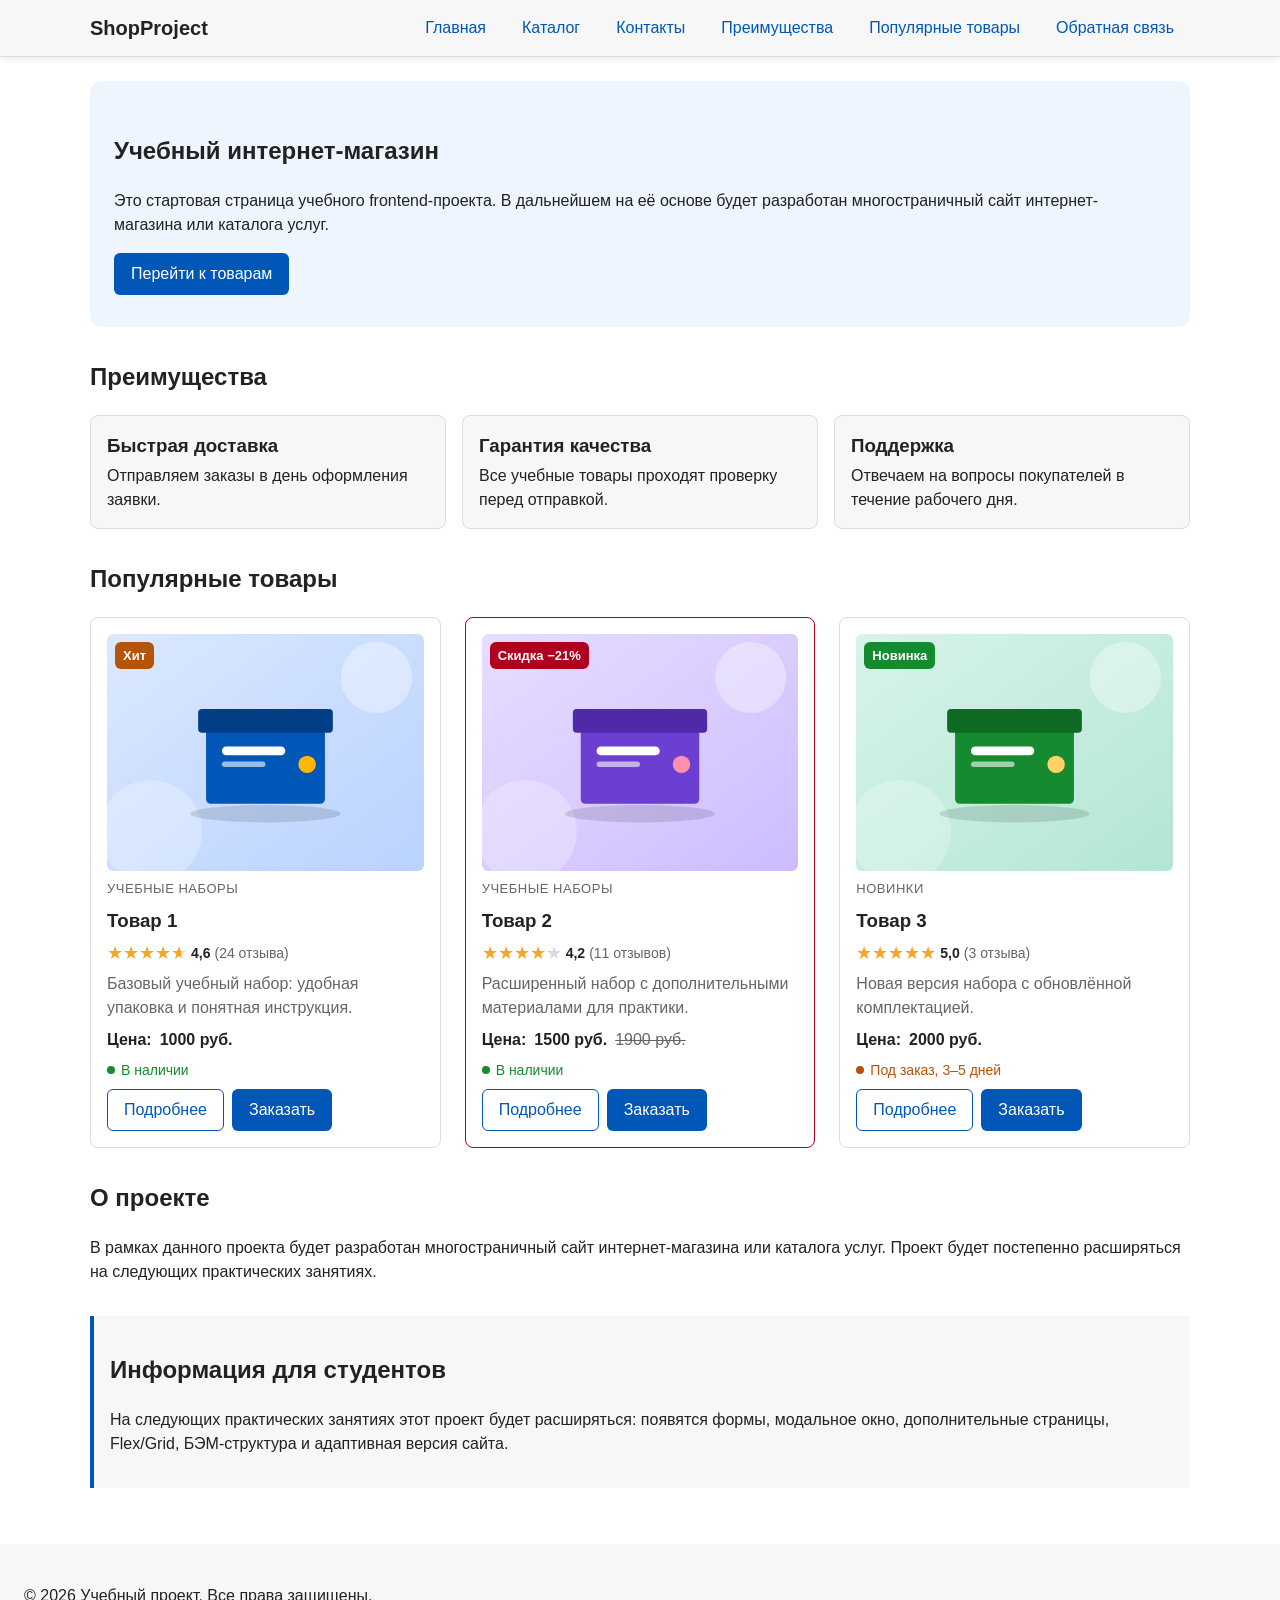
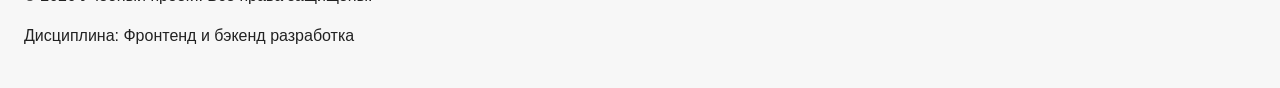
==== commit e2f86025: "fix" ====
--- a/index.html
+++ b/index.html
@@ -13,100 +13,155 @@
 </head>
 <body>
 
-  <header class="site-header">
-    <div class="site-header__inner">
-      <a class="site-header__logo" href="index.html">ShopProject</a>
+  <header>
+    <div class="site-header">
+      <a class="site-logo" href="index.html">ShopProject</a>
 
       <nav class="site-nav" aria-label="Основная навигация">
         <ul class="site-nav__list">
-          <li class="site-nav__item">
-            <a class="site-nav__link site-nav__link--active" href="index.html">Главная</a>
-          </li>
-          <li class="site-nav__item">
-            <a class="site-nav__link" href="catalog.html">Каталог</a>
-          </li>
-          <li class="site-nav__item">
-            <a class="site-nav__link" href="contacts.html">Контакты</a>
-          </li>
-          <li class="site-nav__item">
-            <a class="site-nav__link" href="index.html#advantages">Преимущества</a>
-          </li>
-          <li class="site-nav__item">
-            <a class="site-nav__link" href="index.html#popular">Популярные товары</a>
-          </li>
-          <li class="site-nav__item">
-            <a class="site-nav__link" href="index.html#contacts">Обратная связь</a>
-          </li>
+          <li><a href="index.html">Главная</a></li>
+          <li><a href="catalog.html">Каталог</a></li>
+          <li><a href="contacts.html">Контакты</a></li>
+          <li><a href="index.html#advantages">Преимущества</a></li>
+          <li><a href="index.html#popular">Популярные товары</a></li>
+          <li><a href="index.html#contacts">Обратная связь</a></li>
         </ul>
       </nav>
     </div>
   </header>
 
-  <main class="site-main">
+  <main>
     <section class="hero">
-      <h1 class="hero__title">Учебный интернет-магазин</h1>
-      <p class="hero__text">
+      <h1>Учебный интернет-магазин</h1>
+      <p>
         Это стартовая страница учебного frontend-проекта.
         В дальнейшем на её основе будет разработан многостраничный сайт
         интернет-магазина или каталога услуг.
       </p>
-      <a class="button button--primary hero__button" href="#popular">Перейти к товарам</a>
+      <a class="button" href="#popular">Перейти к товарам</a>
     </section>
 
     <section class="section" id="advantages">
-      <h2 class="section__title">Преимущества</h2>
+      <h2>Преимущества</h2>
 
       <div class="advantages">
         <div class="advantages__item">
-          <h3 class="advantages__title">Быстрая доставка</h3>
-          <p class="advantages__text">Отправляем заказы в день оформления заявки.</p>
+          <h3>Быстрая доставка</h3>
+          <p>Отправляем заказы в день оформления заявки.</p>
         </div>
         <div class="advantages__item">
-          <h3 class="advantages__title">Гарантия качества</h3>
-          <p class="advantages__text">Все учебные товары проходят проверку перед отправкой.</p>
+          <h3>Гарантия качества</h3>
+          <p>Все учебные товары проходят проверку перед отправкой.</p>
         </div>
         <div class="advantages__item">
-          <h3 class="advantages__title">Поддержка</h3>
-          <p class="advantages__text">Отвечаем на вопросы покупателей в течение рабочего дня.</p>
+          <h3>Поддержка</h3>
+          <p>Отвечаем на вопросы покупателей в течение рабочего дня.</p>
         </div>
       </div>
     </section>
 
     <section class="section" id="popular">
-      <h2 class="section__title">Популярные товары</h2>
+      <h2>Популярные товары</h2>
 
       <div class="products-grid">
         <article class="product-card">
-          <h3 class="product-card__title">Товар 1</h3>
-          <p class="product-card__description">Краткое описание учебного товара.</p>
-          <p class="product-card__price">Цена: 1000 руб.</p>
-          <button class="button button--primary product-card__button" type="button" data-product="Товар 1">
-            Заказать
-          </button>
+          <span class="product-card__badge product-card__badge--hit">Хит</span>
+
+          <div class="product-card__media">
+            <img class="product-card__img" src="images/product-1.svg" width="800" height="600" loading="lazy" alt="Товар 1: учебный набор в синей коробке">
+          </div>
+
+          <p class="product-card__category">Учебные наборы</p>
+          <h3 class="product-card__title"><a href="product.html">Товар 1</a></h3>
+
+          <p class="product-card__rating">
+            <span class="rating" style="--rating: 4.6" aria-hidden="true">★★★★★</span>
+            <span class="product-card__rating-value"><span class="visually-hidden">Рейтинг </span>4,6<span class="visually-hidden"> из 5</span></span>
+            <span class="product-card__rating-count">(24 отзыва)</span>
+          </p>
+
+          <p class="product-card__description">Базовый учебный набор: удобная упаковка и понятная инструкция.</p>
+
+          <p class="product-card__price">
+            Цена: <strong>1000 руб.</strong>
+          </p>
+          <p class="stock stock--in">В наличии</p>
+
+          <div class="product-card__actions">
+            <a class="button button--secondary" href="product.html">Подробнее</a>
+            <button class="button product-card__button" type="button" data-product="Товар 1" data-price="1000 руб.">
+              Заказать
+            </button>
+          </div>
         </article>
 
+        <article class="product-card product-card--discount">
+          <span class="product-card__badge product-card__badge--sale">Скидка −21%</span>
+
+          <div class="product-card__media">
+            <img class="product-card__img" src="images/product-2.svg" width="800" height="600" loading="lazy" alt="Товар 2: расширенный набор в фиолетовой коробке">
+          </div>
+
+          <p class="product-card__category">Учебные наборы</p>
+          <h3 class="product-card__title"><a href="product.html">Товар 2</a></h3>
+
+          <p class="product-card__rating">
+            <span class="rating" style="--rating: 4.2" aria-hidden="true">★★★★★</span>
+            <span class="product-card__rating-value"><span class="visually-hidden">Рейтинг </span>4,2<span class="visually-hidden"> из 5</span></span>
+            <span class="product-card__rating-count">(11 отзывов)</span>
+          </p>
+
+          <p class="product-card__description">Расширенный набор с дополнительными материалами для практики.</p>
+
+          <p class="product-card__price">
+            Цена: <strong>1500 руб.</strong>
+            <s class="product-card__price-old"><span class="visually-hidden">Старая цена: </span>1900 руб.</s>
+          </p>
+          <p class="stock stock--in">В наличии</p>
+
+          <div class="product-card__actions">
+            <a class="button button--secondary" href="product.html">Подробнее</a>
+            <button class="button product-card__button" type="button" data-product="Товар 2" data-price="1500 руб.">
+              Заказать
+            </button>
+          </div>
+        </article>
+
         <article class="product-card">
-          <h3 class="product-card__title">Товар 2</h3>
-          <p class="product-card__description">Краткое описание учебного товара.</p>
-          <p class="product-card__price">Цена: 1500 руб.</p>
-          <button class="button button--primary product-card__button" type="button" data-product="Товар 2">
-            Заказать
-          </button>
-        </article>
-
-        <article class="product-card">
-          <h3 class="product-card__title">Товар 3</h3>
-          <p class="product-card__description">Краткое описание учебного товара.</p>
-          <p class="product-card__price">Цена: 2000 руб.</p>
-          <button class="button button--primary product-card__button" type="button" data-product="Товар 3">
-            Заказать
-          </button>
+          <span class="product-card__badge product-card__badge--new">Новинка</span>
+
+          <div class="product-card__media">
+            <img class="product-card__img" src="images/product-3.svg" width="800" height="600" loading="lazy" alt="Товар 3: новый набор в зелёной коробке">
+          </div>
+
+          <p class="product-card__category">Новинки</p>
+          <h3 class="product-card__title"><a href="product.html">Товар 3</a></h3>
+
+          <p class="product-card__rating">
+            <span class="rating" style="--rating: 5.0" aria-hidden="true">★★★★★</span>
+            <span class="product-card__rating-value"><span class="visually-hidden">Рейтинг </span>5,0<span class="visually-hidden"> из 5</span></span>
+            <span class="product-card__rating-count">(3 отзыва)</span>
+          </p>
+
+          <p class="product-card__description">Новая версия набора с обновлённой комплектацией.</p>
+
+          <p class="product-card__price">
+            Цена: <strong>2000 руб.</strong>
+          </p>
+          <p class="stock stock--order">Под заказ, 3–5 дней</p>
+
+          <div class="product-card__actions">
+            <a class="button button--secondary" href="product.html">Подробнее</a>
+            <button class="button product-card__button" type="button" data-product="Товар 3" data-price="2000 руб.">
+              Заказать
+            </button>
+          </div>
         </article>
       </div>
     </section>
 
     <section class="section" id="about">
-      <h2 class="section__title">О проекте</h2>
+      <h2>О проекте</h2>
       <p>
         В рамках данного проекта будет разработан многостраничный сайт
         интернет-магазина или каталога услуг. Проект будет постепенно
@@ -114,9 +169,9 @@
       </p>
     </section>
 
-    <aside class="info-box">
-      <h2 class="info-box__title">Информация для студентов</h2>
-      <p class="info-box__text">
+    <aside class="aside-info">
+      <h2>Информация для студентов</h2>
+      <p>
         На следующих практических занятиях этот проект будет расширяться:
         появятся формы, модальное окно, дополнительные страницы, Flex/Grid,
         БЭМ-структура и адаптивная версия сайта.
@@ -124,116 +179,143 @@
     </aside>
   </main>
 
-  <footer class="site-footer" id="contacts">
-    <p class="site-footer__text">&copy; 2026 Учебный проект. Все права защищены.</p>
-    <p class="site-footer__text">Дисциплина: Фронтенд и бэкенд разработка</p>
+  <footer id="contacts">
+    <p>&copy; 2026 Учебный проект. Все права защищены.</p>
+    <p>Дисциплина: Фронтенд и бэкенд разработка</p>
   </footer>
 
   <dialog class="order-dialog" id="order-dialog" aria-labelledby="order-dialog-title">
-    <h2 class="order-dialog__title" id="order-dialog-title">Оформление заявки</h2>
-
-    <form class="order-form" id="order-form" action="#" method="post" novalidate>
-      <input id="selected-product" name="selected-product" type="hidden">
-
-      <div class="order-form__field">
-        <label class="order-form__label" for="order-name">Имя</label>
-        <input
-          class="order-form__input"
-          id="order-name"
-          name="name"
-          type="text"
-          placeholder="Введите ваше имя"
-          minlength="2"
-          autocomplete="given-name"
-          required
-        >
+    <div class="order-dialog__inner">
+      <div class="order-dialog__head">
+        <h2 class="order-dialog__title" id="order-dialog-title">Оформление заявки</h2>
+        <button class="order-dialog__close" type="button" data-close-dialog aria-label="Закрыть окно">&times;</button>
       </div>
 
-      <div class="order-form__field">
-        <label class="order-form__label" for="order-email">E-mail</label>
-        <input
-          class="order-form__input"
-          id="order-email"
-          name="email"
-          type="email"
-          placeholder="example@mail.ru"
-          autocomplete="email"
-          required
-        >
-      </div>
-
-      <div class="order-form__field">
-        <label class="order-form__label" for="order-phone">Телефон</label>
-        <input
-          class="order-form__input"
-          id="order-phone"
-          name="phone"
-          type="tel"
-          inputmode="tel"
-          placeholder="+7 (900) 000-00-00"
-          pattern="^\+7 \(\d{3}\) \d{3}-\d{2}-\d{2}$"
-          required
-        >
-        <small class="order-form__hint">Формат: +7 (900) 000-00-00</small>
-      </div>
-
-      <div class="order-form__field">
-        <label class="order-form__label" for="order-date">Дата связи</label>
-        <input
-          class="order-form__input"
-          id="order-date"
-          name="date"
-          type="date"
-        >
-      </div>
-
-      <div class="order-form__field">
-        <label class="order-form__label" for="order-topic">Тема заявки</label>
-        <select class="order-form__select" id="order-topic" name="topic" required>
-          <option value="">Выберите тему</option>
-          <option value="product">Заказ товара</option>
-          <option value="consultation">Консультация</option>
-          <option value="delivery">Доставка</option>
-        </select>
-      </div>
-
-      <div class="order-form__field">
-        <label class="order-form__label" for="order-comment">Комментарий</label>
-        <textarea
-          class="order-form__textarea"
-          id="order-comment"
-          name="comment"
-          rows="4"
-          placeholder="Укажите дополнительную информацию"
-        ></textarea>
-      </div>
-
-      <div class="order-form__field order-form__field--checkbox">
-        <label class="order-form__label">
+      <p class="order-dialog__product">
+        <span>Товар:</span>
+        <strong id="order-product-name">—</strong>
+        <span id="order-product-price"></span>
+      </p>
+
+      <form class="order-form" id="order-form" action="#" method="post" novalidate>
+        <input id="selected-product" name="selected-product" type="hidden">
+
+        <div class="form-field" data-field>
+          <label for="order-name">Имя <span class="form-field__required" aria-hidden="true">*</span></label>
           <input
-            class="order-form__checkbox"
-            id="order-agreement"
-            name="agreement"
-            type="checkbox"
+            id="order-name"
+            name="name"
+            type="text"
+            placeholder="Введите ваше имя"
+            minlength="2"
+            autocomplete="given-name"
+            aria-describedby="order-name-error"
+            autofocus
             required
           >
-          Я согласен на обработку данных
-        </label>
+          <p class="form-field__error" id="order-name-error" aria-live="polite"></p>
+        </div>
+
+        <div class="form-field" data-field>
+          <label for="order-email">E-mail <span class="form-field__required" aria-hidden="true">*</span></label>
+          <input
+            id="order-email"
+            name="email"
+            type="email"
+            placeholder="example@mail.ru"
+            autocomplete="email"
+            aria-describedby="order-email-error"
+            required
+          >
+          <p class="form-field__error" id="order-email-error" aria-live="polite"></p>
+        </div>
+
+        <div class="form-field" data-field>
+          <label for="order-phone">Телефон <span class="form-field__required" aria-hidden="true">*</span></label>
+          <input
+            id="order-phone"
+            name="phone"
+            type="tel"
+            inputmode="tel"
+            placeholder="+7 (900) 000-00-00"
+            pattern="^\+7 \(\d{3}\) \d{3}-\d{2}-\d{2}$"
+            data-pattern-message="Введите номер полностью: +7 (900) 000-00-00"
+            autocomplete="tel"
+            aria-describedby="order-phone-hint order-phone-error"
+            required
+          >
+          <small id="order-phone-hint">Формат: +7 (900) 000-00-00</small>
+          <p class="form-field__error" id="order-phone-error" aria-live="polite"></p>
+        </div>
+
+        <div class="form-field" data-field>
+          <label for="order-date">Дата связи</label>
+          <input
+            id="order-date"
+            name="date"
+            type="date"
+            aria-describedby="order-date-error"
+          >
+          <p class="form-field__error" id="order-date-error" aria-live="polite"></p>
+        </div>
+
+        <div class="form-field" data-field>
+          <label for="order-topic">Тема заявки <span class="form-field__required" aria-hidden="true">*</span></label>
+          <select id="order-topic" name="topic" aria-describedby="order-topic-error" required>
+            <option value="">Выберите тему</option>
+            <option value="product">Заказ товара</option>
+            <option value="consultation">Консультация</option>
+            <option value="delivery">Доставка</option>
+          </select>
+          <p class="form-field__error" id="order-topic-error" aria-live="polite"></p>
+        </div>
+
+        <div class="form-field" data-field>
+          <label for="order-comment">Комментарий</label>
+          <textarea
+            id="order-comment"
+            name="comment"
+            rows="3"
+            placeholder="Укажите дополнительную информацию"
+          ></textarea>
+        </div>
+
+        <div class="form-field form-field--checkbox" data-field>
+          <label>
+            <input
+              id="order-agreement"
+              name="agreement"
+              type="checkbox"
+              aria-describedby="order-agreement-error"
+              required
+            >
+            Я согласен на обработку данных <span class="form-field__required" aria-hidden="true">*</span>
+          </label>
+          <p class="form-field__error" id="order-agreement-error" aria-live="polite"></p>
+        </div>
+
+        <p class="order-dialog__note"><span class="form-field__required" aria-hidden="true">*</span> — обязательные поля</p>
+
+        <div class="form-actions">
+          <button class="button button--secondary" type="button" data-close-dialog>Отмена</button>
+          <button class="button" type="submit">Отправить заявку</button>
+        </div>
+      </form>
+
+      <div class="order-dialog__success" id="order-success" role="status" hidden>
+        <p class="order-dialog__success-icon" aria-hidden="true">&#10003;</p>
+        <h3 class="order-dialog__success-title">Заявка отправлена!</h3>
+        <p id="order-success-text">Мы свяжемся с вами в ближайшее рабочее время.</p>
+        <button class="button" type="button" data-close-dialog>Закрыть</button>
       </div>
-
-      <div class="order-form__actions">
-        <button class="button button--secondary" type="button" id="close-order-dialog">
-          Закрыть
-        </button>
-        <button class="button button--primary" type="submit">
-          Отправить заявку
-        </button>
-      </div>
-    </form>
+    </div>
   </dialog>
 
-  <p class="success-message" id="success-message" hidden>
-    Форма успешно отправлена!
-  </p>
+  <a class="to-top" href="#top" aria-label="Наверх" title="Наверх">
+    <svg class="to-top__icon" viewBox="0 0 24 24" aria-hidden="true" focusable="false">
+      <path d="M12 19V5M5 12l7-7 7 7"/>
+    </svg>
+  </a>
+
 </body>
 </html>
--- a/css/style.css
+++ b/css/style.css
@@ -1,17 +1,399 @@
-/* =====================================================
-   Учебный интернет-магазин — стили по методологии БЭМ
-
-   Содержание:
-   1. Переменные проекта
-   2. Базовые стили
-   3. Блоки (в порядке появления на странице):
-      site-header, site-nav, site-main, breadcrumbs, hero,
-      section, advantages, products-grid, product-card,
-      catalog-layout, catalog-filters, catalog-products,
-      contact-list, info-box, site-footer, button,
-      order-dialog, order-form, success-message
-   4. Адаптив
-   ===================================================== */
+html {
+  scroll-behavior: smooth;
+  /* высота закреплённой шапки: якоря (#popular и т.д.) не прячутся под ней */
+  scroll-padding-top: 80px;
+}
+
+body {
+  margin: 0;
+  font-family: Arial, sans-serif;
+  line-height: 1.5;
+}
+
+/*header,
+main,
+footer {
+  padding: 20px;
+}*/
+
+header {
+  background-color: #f2f2f2;
+}
+
+footer {
+  background-color: #f2f2f2;
+}
+
+section {
+  margin-bottom: 24px;
+}
+
+section h2 {
+  margin-top: 0;
+}
+/* 
+  Универсальное правило для всех элементов.
+  border-box делает расчёт размеров более понятным:
+  width включает content, padding и border.
+*/
+* {
+  box-sizing: border-box;
+}
+
+/*
+  Убираем стандартный внешний отступ браузера у body.
+  Без этого вокруг страницы может появиться белая рамка.
+*/
+/*body {
+  margin: 0;
+  font-family: Arial, sans-serif;
+  line-height: 1.5;
+  color: #222222;
+  background-color: #ffffff;
+} */
+/*
+  Задаём внутренние отступы для основных областей страницы.
+  Это делает содержимое визуально отделённым от краёв окна браузера.
+*/
+main,
+footer {
+  padding: var(--space-lg);
+}
+
+
+/*
+  Шапка закреплена сверху: position: sticky + top: 0.
+  Шапка должна быть прямым потомком body (без overflow у родителей),
+  z-index держит её поверх карточек и форм при прокрутке.
+*/
+header {
+  position: sticky;
+  top: 0;
+  z-index: 100;
+  padding: var(--space-sm) var(--space-lg);
+  background-color: var(--color-surface);
+  border-bottom: 1px solid var(--color-border);
+  box-shadow: 0 2px 6px rgba(0, 0, 0, 0.08);
+}
+
+/*
+  Оформляем подвал страницы тем же фоном,
+  чтобы визуально отделить его от основного содержимого.
+*/
+footer {
+  background-color: var(--color-surface);
+}
+/*
+  Ограничиваем ширину содержимого шапки,
+  чтобы оно не растягивалось слишком сильно на широких экранах.
+*/
+.site-header {
+  display: flex;
+  flex-wrap: wrap;
+  align-items: center;
+  justify-content: space-between; /* логотип слева, меню справа */
+  gap: var(--space-sm) var(--space-lg);
+  max-width: var(--container-width);
+  margin: 0 auto;
+}
+
+/*
+  Оформляем текстовый логотип.
+*/
+.site-logo {
+  font-size: 20px;
+  font-weight: bold;
+  text-decoration: none;
+  color: #222222;
+}
+
+/*
+  Убираем стандартные отступы и маркеры списка навигации.
+*/
+.site-nav__list {
+  display: flex;
+  flex-wrap: wrap;
+  justify-content: flex-end;
+  align-items: center;
+  gap: var(--space-xs);
+  padding: 0;
+  margin: 0;
+  list-style: none;
+}
+
+
+/*
+  Добавляем расстояние между пунктами меню.
+*/
+.site-nav__list li {
+  margin: 0;
+}
+
+/*
+  Оформляем ссылки меню.
+*/
+.site-nav__list a {
+  display: inline-block;
+  padding: var(--space-sm) var(--space-md);
+  color: var(--color-primary);
+  text-decoration: none;
+  border-radius: var(--radius-sm);
+}
+
+.site-nav__list a:hover {
+  color: var(--color-white);
+  background-color: var(--color-primary);
+}
+
+/*
+  Hero-блок — первый крупный блок страницы.
+  Он визуально отделяется от остальных разделов фоном и отступами.
+*/
+.hero {
+  max-width: 1100px;
+  margin: 0 auto 32px;
+  padding: 32px 20px;
+  background-color: #eef5ff;
+  border-radius: 12px;
+}
+
+/*
+  Общий класс для разделов страницы.
+*/
+.section {
+  max-width: 1100px;
+  margin: 0 auto 32px;
+}
+
+/*
+  Убираем лишний верхний отступ у заголовков разделов.
+*/
+.section h2 {
+  margin-top: 0;
+}
+
+/*
+  Сетка карточек: товары стоят в ряд (3 колонки),
+  карточки в одной строке имеют одинаковую высоту.
+*/
+.products-grid {
+  display: grid;
+  grid-template-columns: repeat(3, 1fr);
+  gap: var(--space-lg);
+}
+
+
+.product-card {
+  display: flex;
+  flex-direction: column;
+  gap: var(--space-sm);
+  padding: var(--space-md);
+  border: 1px solid var(--color-border);
+  border-radius: var(--radius-md);
+  background-color: var(--color-bg);
+}
+
+.product-card .button {
+  margin-top: auto;
+  align-self: flex-start;
+}
+
+
+
+.product-card:hover {
+  border-color: var(--color-primary);
+}
+
+.product-card__img {
+  width: 100%;
+  height: auto;
+  border-radius: var(--radius-sm);
+  margin-bottom: var(--space-sm);
+}
+
+.product-card__title {
+  margin: 0; /* расстояния задаёт gap у карточки */
+}
+
+.product-card__description {
+  margin: 0;
+  color: var(--color-muted);
+  flex-grow: 1; /* растягивается, "выталкивая" цену и кнопку вниз */
+}
+
+.product-card__price {
+  margin: 0;
+  font-weight: bold;
+}
+
+/* ===============================
+   Преимущества (Flex)
+   =============================== */
+.advantages {
+  display: flex;
+  flex-wrap: wrap;
+  gap: var(--space-md);
+}
+
+.advantages__item {
+  flex: 1 1 220px; /* растут поровну, переносятся на новую строку от 220px */
+  padding: var(--space-md);
+  border: 1px solid var(--color-border);
+  border-radius: var(--radius-md);
+  background-color: var(--color-surface);
+}
+
+.advantages__item h3,
+.advantages__item p {
+  margin: 0;
+}
+
+.advantages__item h3 {
+  margin-bottom: var(--space-xs);
+}
+
+/*
+  Пока это обычная ссылка, но визуально она оформляется как кнопка.
+*/
+.button {
+  display: inline-block;
+  padding: var(--space-sm) var(--space-md);
+  color: var(--color-white);
+  background-color: var(--color-primary);
+  text-decoration: none;
+  border: none;
+  border-radius: var(--radius-sm);
+  cursor: pointer;
+}
+
+.button:hover {
+  background-color: var(--color-primary-dark);
+}
+
+.button:focus-visible {
+  outline: 2px solid var(--color-primary);
+  outline-offset: 3px;
+}
+
+.button:disabled {
+  opacity: 0.6;
+  cursor: not-allowed;
+}
+
+
+/*
+  Дополнительный информационный блок.
+*/
+.aside-info {
+  max-width: var(--container-width);
+  margin: 0 auto var(--space-xl);
+  padding: var(--space-md);
+  border-left: 4px solid var(--color-primary);
+  background-color: var(--color-surface);
+}
+
+/*
+  Модальное окно.
+  Элемент dialog сам умеет открываться поверх страницы.
+*/
+.order-dialog {
+  width: min(100% - 32px, 560px);
+  padding: 24px;
+  border: none;
+  border-radius: 12px;
+}
+
+/*
+  Затемнение фона за модальным окном.
+*/
+.order-dialog::backdrop {
+  background-color: rgba(0, 0, 0, 0.5);
+}
+
+/*
+  Поле формы.
+  Каждый блок получает нижний отступ.
+*/
+.form-field {
+  margin-bottom: 16px;
+}
+
+/*
+  Подпись поля.
+*/
+.form-field label {
+  display: block;
+  margin-bottom: 6px;
+}
+
+/*
+  Основные поля формы.
+*/
+.form-field input,
+.form-field select,
+.form-field textarea {
+  width: 100%;
+  padding: 10px 12px;
+  border: 1px solid #cccccc;
+  border-radius: 6px;
+  font: inherit;
+}
+
+/*
+  Checkbox не должен занимать всю ширину.
+*/
+.form-field input[type="checkbox"] {
+  width: auto;
+}
+
+/*
+  Подсказка под полем телефона.
+*/
+.form-field small {
+  display: block;
+  margin-top: 4px;
+  color: #666666;
+}
+
+/*
+  Видимый фокус для клавиатурной навигации.
+*/
+.form-field input:focus-visible,
+.form-field select:focus-visible,
+.form-field textarea:focus-visible,
+.form-actions button:focus-visible {
+  outline: 2px solid #0057b8;
+  outline-offset: 2px;
+}
+
+/*
+  Подсветка ошибочных полей.
+  Атрибут aria-invalid будет добавляться через JavaScript.
+*/
+[aria-invalid="true"] {
+  border-color: #b00020;
+}
+
+/*
+  Кнопки формы.
+*/
+.form-actions {
+  display: flex;
+  gap: 12px;
+  margin-top: 20px;
+}
+
+/*
+  Сообщение об успешной отправке.
+*/
+.success-message {
+  max-width: var(--container-width);
+  margin: var(--space-lg) auto;
+  padding: var(--space-md);
+  border-left: 4px solid var(--color-success);
+  background-color: var(--color-success-bg);
+}
+
 
 /* ===============================
    1. Переменные проекта
@@ -45,6 +427,12 @@
 
   /* Размеры */
   --container-width: 1100px;
+
+  /* Рейтинг, статусы и слои (z-index) */
+  --color-star: #f5a623;
+  --color-star-empty: #d5d9e0;
+  --color-warning: #b45309;
+  --z-to-top: 90; /* ниже шапки (100), выше обычного содержимого */
 }
 
 /* ===============================
@@ -54,12 +442,6 @@
   box-sizing: border-box;
 }
 
-html {
-  scroll-behavior: smooth;
-  /* высота закреплённой шапки: якоря не прячутся под ней */
-  scroll-padding-top: 80px;
-}
-
 body {
   margin: 0;
   font-family: Arial, sans-serif;
@@ -68,6 +450,9 @@
   background-color: var(--color-bg);
 }
 
+/* ===============================
+   3. Общие элементы интерфейса
+   =============================== */
 a {
   color: var(--color-primary);
 }
@@ -81,109 +466,9 @@
   outline-offset: 3px;
 }
 
-/* Подсветка раздела, на который ведёт якорная ссылка */
-:target {
-  outline: 2px dashed var(--color-primary);
-  outline-offset: 4px;
-}
-
 /* ===============================
-   3. Блоки
+   4. Компоненты страницы
    =============================== */
-
-/* ---- site-header: шапка сайта ----
-   Закреплена сверху (sticky). Должна быть прямым потомком body. */
-.site-header {
-  position: sticky;
-  top: 0;
-  z-index: 100;
-  padding: var(--space-sm) var(--space-lg);
-  background-color: var(--color-surface);
-  border-bottom: 1px solid var(--color-border);
-  box-shadow: 0 2px 6px rgba(0, 0, 0, 0.08);
-}
-
-.site-header__inner {
-  display: flex;
-  flex-wrap: wrap;
-  align-items: center;
-  justify-content: space-between; /* логотип слева, меню справа */
-  gap: var(--space-sm) var(--space-lg);
-  max-width: var(--container-width);
-  margin: 0 auto;
-}
-
-.site-header__logo {
-  font-size: 20px;
-  font-weight: bold;
-  text-decoration: none;
-  color: var(--color-text);
-}
-
-/* ---- site-nav: основная навигация ---- */
-.site-nav__list {
-  display: flex;
-  flex-wrap: wrap;
-  justify-content: flex-end;
-  align-items: center;
-  gap: var(--space-xs);
-  padding: 0;
-  margin: 0;
-  list-style: none;
-}
-
-.site-nav__item {
-  margin: 0;
-}
-
-.site-nav__link {
-  display: inline-block;
-  padding: var(--space-sm) var(--space-md);
-  color: var(--color-primary);
-  text-decoration: none;
-  border-radius: var(--radius-sm);
-}
-
-.site-nav__link:hover {
-  color: var(--color-white);
-  background-color: var(--color-primary);
-}
-
-.site-nav__link:focus-visible {
-  outline: 2px solid var(--color-primary);
-  outline-offset: 3px;
-}
-
-/* модификатор: ссылка текущей страницы */
-.site-nav__link--active {
-  color: var(--color-white);
-  background-color: var(--color-primary);
-}
-
-/* ---- site-main: основное содержимое страницы ---- */
-.site-main {
-  padding: var(--space-lg);
-}
-
-/* ---- breadcrumbs: хлебные крошки ---- */
-.breadcrumbs {
-  max-width: var(--container-width);
-  margin: 0 auto var(--space-md);
-  font-size: 14px;
-  color: var(--color-muted);
-}
-
-.breadcrumbs__link {
-  color: var(--color-primary);
-}
-
-/* текущая страница — не ссылка; разделитель рисуем псевдоэлементом */
-.breadcrumbs__current::before {
-  content: " / ";
-  color: var(--color-muted);
-}
-
-/* ---- hero: первый экран главной страницы ---- */
 .hero {
   max-width: var(--container-width);
   margin: 0 auto var(--space-xl);
@@ -192,140 +477,136 @@
   border-radius: var(--radius-lg);
 }
 
-/* ---- section: универсальный раздел страницы ---- */
 .section {
   max-width: var(--container-width);
   margin: 0 auto var(--space-xl);
 }
 
-.section__title {
+.section h2 {
   margin-top: 0;
 }
 
-/* ---- advantages: блок преимуществ (Flex) ---- */
-.advantages {
-  display: flex;
-  flex-wrap: wrap;
-  gap: var(--space-md);
-}
-
-.advantages__item {
-  flex: 1 1 220px; /* растут поровну, переносятся на новую строку от 220px */
+/* ===============================
+   5. Форма и модальное окно
+   =============================== */
+.order-dialog {
+  width: min(100% - 32px, 560px);
+  padding: 0; /* отступ задаёт .order-dialog__inner: так клик по затемнению отличается от клика по окну */
+  color: var(--color-text);
+  border: none;
+  border-radius: var(--radius-lg);
+  box-shadow: 0 20px 50px rgba(0, 0, 0, 0.25);
+}
+
+.order-dialog::backdrop {
+  background-color: rgba(0, 0, 0, 0.5);
+}
+
+.form-field {
+  margin-bottom: var(--space-md);
+}
+
+.form-field label {
+  display: block;
+  margin-bottom: var(--space-xs);
+}
+
+.form-field input,
+.form-field select,
+.form-field textarea {
+  width: 100%;
+  padding: 10px 12px;
+  border: 1px solid var(--color-border);
+  border-radius: var(--radius-sm);
+  font: inherit;
+}
+
+.form-field input[type="checkbox"] {
+  width: auto;
+}
+
+.form-field small {
+  display: block;
+  margin-top: var(--space-xs);
+  color: var(--color-muted);
+}
+
+.form-field input:hover,
+.form-field select:hover,
+.form-field textarea:hover {
+  border-color: var(--color-primary);
+}
+
+.form-field input:focus-visible,
+.form-field select:focus-visible,
+.form-field textarea:focus-visible,
+.form-actions button:focus-visible {
+  outline: 2px solid var(--color-primary);
+  outline-offset: 3px;
+}
+
+[aria-invalid="true"] {
+  border-color: var(--color-danger);
+}
+
+.breadcrumbs {
+  max-width: var(--container-width);
+  margin: 0 auto var(--space-md);
+  font-size: 14px;
+  color: var(--color-muted);
+}
+
+.breadcrumbs a {
+  color: var(--color-primary);
+}
+
+.breadcrumbs span::before {
+  content: " / ";
+  color: var(--color-muted);
+}
+
+:target {
+  outline: 2px dashed var(--color-primary);
+  outline-offset: 4px;
+}
+
+.catalog-layout {
+  max-width: var(--container-width);
+  margin: 0 auto var(--space-xl);
+  display: grid;
+  grid-template-columns: 260px 1fr;
+  grid-template-areas: "filters products";
+  align-items: start; /* панель фильтров не растягивается на всю высоту */
+  gap: var(--space-lg);
+}
+
+.catalog-filters {
+  grid-area: filters;
   padding: var(--space-md);
   border: 1px solid var(--color-border);
   border-radius: var(--radius-md);
   background-color: var(--color-surface);
 }
 
-.advantages__title {
-  margin: 0 0 var(--space-xs);
-}
-
-.advantages__text {
-  margin: 0;
-}
-
-/* ---- products-grid: сетка товаров (Grid) ----
-   Отвечает только за расположение карточек. */
-.products-grid {
-  display: grid;
-  grid-template-columns: repeat(3, 1fr);
-  gap: var(--space-lg);
-}
-
-/* ---- product-card: карточка товара ---- */
-.product-card {
-  display: flex;
-  flex-direction: column;
-  gap: var(--space-sm);
-  padding: var(--space-md);
-  border: 1px solid var(--color-border);
-  border-radius: var(--radius-md);
-  background-color: var(--color-bg);
-}
-
-.product-card:hover {
-  border-color: var(--color-primary);
-}
-
-/* модификаторы: варианты карточки */
-.product-card--featured {
-  border-color: var(--color-primary);
-}
-
-.product-card--discount {
-  border-color: var(--color-danger);
-}
-
-.product-card--discount .product-card__price {
-  color: var(--color-danger);
-}
-
-.product-card__img {
-  width: 100%;
-  height: auto;
-  border-radius: var(--radius-sm);
-}
-
-.product-card__title {
-  margin: 0; /* расстояния задаёт gap у карточки */
-}
-
-.product-card__description {
-  margin: 0;
-  color: var(--color-muted);
-  flex-grow: 1; /* выталкивает цену и кнопку вниз */
-}
-
-.product-card__price {
-  margin: 0;
-  font-weight: bold;
-}
-
-.product-card__button {
-  margin-top: auto;
-  align-self: flex-start;
-}
-
-/* ---- catalog-layout: макет страницы каталога (Grid) ----
-   Элементы расставляют дочерние блоки по областям сетки. */
-.catalog-layout {
-  max-width: var(--container-width);
-  margin: 0 auto var(--space-xl);
-  display: grid;
-  grid-template-columns: 260px 1fr;
-  grid-template-areas: "filters products";
-  align-items: start; /* панель фильтров не растягивается на всю высоту */
-  gap: var(--space-lg);
-}
-
-.catalog-layout__filters {
-  grid-area: filters;
-}
-
-.catalog-layout__products {
+.catalog-filters h2 {
+  margin: 0 0 var(--space-md);
+}
+
+.catalog-products {
   grid-area: products;
   min-width: 0; /* иначе длинное содержимое распирает колонку 1fr */
 }
 
-/* ---- catalog-filters: фильтры каталога ---- */
-.catalog-filters {
-  padding: var(--space-md);
-  border: 1px solid var(--color-border);
-  border-radius: var(--radius-md);
-  background-color: var(--color-surface);
-}
-
-.catalog-filters__title {
+.catalog-products h1 {
   margin: 0 0 var(--space-md);
 }
 
-.catalog-filters__form {
+.filters-form {
   display: grid;
   gap: var(--space-md);
 }
 
-.catalog-filters__group {
+.filters-form fieldset {
   min-width: 0;
   margin: 0;
   padding: var(--space-md);
@@ -333,16 +614,16 @@
   border-radius: var(--radius-sm);
 }
 
-.catalog-filters__legend {
+.filters-form legend {
   font-weight: 700;
 }
 
-.catalog-filters__label {
+.filters-form label {
   display: block;
   margin-bottom: var(--space-sm);
 }
 
-.catalog-filters__input {
+.filters-form input[type="number"] {
   width: 100%;
   padding: 8px 10px;
   border: 1px solid var(--color-border);
@@ -350,183 +631,20 @@
   font: inherit;
 }
 
-/* ---- catalog-products: список товаров в каталоге ---- */
-.catalog-products__title {
-  margin: 0 0 var(--space-md);
-}
-
-/* ---- contact-list: список контактов ---- */
-.contact-list__item {
-  margin-bottom: var(--space-xs);
-}
-
-/* ---- info-box: информационная врезка ---- */
-.info-box {
-  max-width: var(--container-width);
-  margin: 0 auto var(--space-xl);
-  padding: var(--space-md);
-  border-left: 4px solid var(--color-primary);
-  background-color: var(--color-surface);
-}
-
-/* ---- site-footer: подвал сайта ---- */
-.site-footer {
-  padding: var(--space-lg);
-  background-color: var(--color-surface);
-}
-
-/* ---- button: кнопка (и кнопка-ссылка) ---- */
-.button {
-  display: inline-block;
-  padding: var(--space-sm) var(--space-md);
-  border: 1px solid transparent;
-  border-radius: var(--radius-sm);
-  font: inherit;
-  text-decoration: none;
-  cursor: pointer;
-}
-
-.button:focus-visible {
-  outline: 2px solid var(--color-primary);
-  outline-offset: 3px;
-}
-
-/* модификатор: основная кнопка */
-.button--primary {
-  color: var(--color-white);
-  background-color: var(--color-primary);
-  border-color: var(--color-primary);
-}
-
-.button--primary:hover {
-  color: var(--color-white); /* перебивает a:hover у кнопок-ссылок */
-  background-color: var(--color-primary-dark);
-  border-color: var(--color-primary-dark);
-}
-
-/* модификатор: второстепенная кнопка */
-.button--secondary {
-  color: var(--color-primary);
-  background-color: transparent;
-  border-color: var(--color-primary);
-}
-
-.button--secondary:hover {
-  color: var(--color-white);
-  background-color: var(--color-primary);
-}
-
-/* модификатор: визуально отключённая кнопка */
-.button:disabled,
-.button--disabled {
-  opacity: 0.6;
-  cursor: not-allowed;
-}
-
-/* ---- order-dialog: модальное окно заявки ----
-   Элемент dialog сам открывается поверх страницы. */
-.order-dialog {
-  width: min(100% - 32px, 560px);
-  padding: var(--space-lg);
-  border: none;
-  border-radius: var(--radius-lg);
-}
-
-.order-dialog::backdrop {
-  background-color: rgba(0, 0, 0, 0.5);
-}
-
-.order-dialog__title {
-  margin-top: 0;
-}
-
-/* ---- order-form: форма заявки ---- */
-.order-form__field {
-  margin-bottom: var(--space-md);
-}
-
-.order-form__label {
-  display: block;
-  margin-bottom: var(--space-xs);
-}
-
-.order-form__input,
-.order-form__select,
-.order-form__textarea {
-  width: 100%;
-  padding: 10px 12px;
-  border: 1px solid var(--color-border);
-  border-radius: var(--radius-sm);
-  font: inherit;
-}
-
-.order-form__input:hover,
-.order-form__select:hover,
-.order-form__textarea:hover {
-  border-color: var(--color-primary);
-}
-
-.order-form__input:focus-visible,
-.order-form__select:focus-visible,
-.order-form__textarea:focus-visible,
-.order-form__checkbox:focus-visible {
-  outline: 2px solid var(--color-primary);
-  outline-offset: 3px;
-}
-
-/* состояние ошибки: атрибут aria-invalid выставляет js/main.js */
-.order-form__input[aria-invalid="true"],
-.order-form__select[aria-invalid="true"],
-.order-form__textarea[aria-invalid="true"] {
-  border-color: var(--color-danger);
-}
-
-.order-form__checkbox {
-  width: auto;
-}
-
-.order-form__hint {
-  display: block;
-  margin-top: var(--space-xs);
-  color: var(--color-muted);
-}
-
-.order-form__actions {
-  display: flex;
-  gap: var(--space-md);
-  margin-top: var(--space-lg);
-}
-
-/* ---- success-message: сообщение об успешной отправке ---- */
-.success-message {
-  max-width: var(--container-width);
-  margin: var(--space-lg) auto;
-  padding: var(--space-md);
-  border-left: 4px solid var(--color-success);
-  background-color: var(--color-success-bg);
-}
-
 /* ===============================
-   4. Адаптив
+   Адаптив
    =============================== */
-/* на средних экранах — 2 карточки в ряд */
-@media (max-width: 900px) {
-  .products-grid {
-    grid-template-columns: repeat(2, 1fr);
-  }
-}
-
 @media (max-width: 768px) {
   html {
     scroll-padding-top: 110px;
   }
 
+  header {
+    padding: var(--space-sm) var(--space-md);
+  }
+
+  /* логотип над меню, меню прокручивается по горизонтали */
   .site-header {
-    padding: var(--space-sm) var(--space-md);
-  }
-
-  /* логотип над меню, меню прокручивается по горизонтали */
-  .site-header__inner {
     flex-direction: column;
     align-items: flex-start;
     gap: var(--space-xs);
@@ -552,9 +670,1005 @@
   }
 }
 
-/* на телефонах — одна карточка в ряд */
+/* на средних экранах — 2 карточки в ряд, на телефонах — одна */
+@media (max-width: 900px) {
+  .products-grid {
+    grid-template-columns: repeat(2, 1fr);
+  }
+}
+
 @media (max-width: 560px) {
   .products-grid {
     grid-template-columns: 1fr;
   }
 }
+
+/* ===============================
+   6. Утилиты
+   =============================== */
+
+/* Атрибут hidden должен скрывать элемент, даже если у него задан display */
+[hidden] {
+  display: none !important;
+}
+
+/* Текст только для скринридеров */
+.visually-hidden {
+  position: absolute;
+  width: 1px;
+  height: 1px;
+  margin: -1px;
+  padding: 0;
+  overflow: hidden;
+  clip-path: inset(50%);
+  white-space: nowrap;
+  border: 0;
+}
+
+/* Ссылка и <button> с классом .button выглядят одинаково: тот же шрифт и рамка */
+.button {
+  font: inherit;
+  border: 1px solid transparent;
+}
+
+/* Исправление: у ссылок-кнопок при наведении текст не должен темнеть (a:hover) */
+a.button:hover,
+a.button:focus-visible {
+  color: var(--color-white);
+}
+
+/* Вторичная (контурная) кнопка */
+.button.button--secondary {
+  color: var(--color-primary);
+  background-color: transparent;
+  border: 1px solid var(--color-primary);
+}
+
+.button.button--secondary:hover {
+  color: var(--color-white);
+  background-color: var(--color-primary);
+}
+
+/* ===============================
+   7. Рейтинг (звёзды) и наличие
+   =============================== */
+
+/*
+  Звёзды закрашиваются через градиент: доля заливки считается
+  из переменной --rating (число от 0 до 5), например style="--rating: 4.6".
+*/
+.rating {
+  --rating: 0;
+  display: inline-block;
+  font-size: 18px;
+  line-height: 1;
+  white-space: nowrap;
+  color: transparent;
+  background: linear-gradient(
+    90deg,
+    var(--color-star) calc(var(--rating) / 5 * 100%),
+    var(--color-star-empty) calc(var(--rating) / 5 * 100%)
+  );
+  -webkit-background-clip: text;
+  background-clip: text;
+}
+
+/* Статус наличия: цветная точка + текст */
+.stock {
+  display: flex;
+  align-items: center;
+  gap: 6px;
+  margin: 0;
+  font-size: 14px;
+}
+
+.stock::before {
+  content: "";
+  width: 8px;
+  height: 8px;
+  border-radius: 50%;
+  background-color: currentColor;
+}
+
+.stock--in {
+  color: var(--color-success);
+}
+
+.stock--order {
+  color: var(--color-warning);
+}
+
+/* ===============================
+   8. Расширенная карточка товара (product-card)
+   =============================== */
+
+/* Карточка — контейнер для абсолютно позиционированного бейджа */
+.product-card {
+  position: relative;
+  transition: box-shadow 0.2s, border-color 0.2s;
+}
+
+.product-card:hover,
+.product-card:focus-within {
+  border-color: var(--color-primary);
+  box-shadow: 0 6px 18px rgba(0, 0, 0, 0.08);
+}
+
+/* Бейдж «Хит» / «Скидка» / «Новинка» поверх изображения */
+.product-card__badge {
+  position: absolute;
+  top: calc(var(--space-md) + var(--space-sm));
+  left: calc(var(--space-md) + var(--space-sm));
+  z-index: 1;
+  padding: var(--space-xs) var(--space-sm);
+  font-size: 13px;
+  font-weight: 700;
+  color: var(--color-white);
+  background-color: var(--color-primary);
+  border-radius: var(--radius-sm);
+}
+
+.product-card__badge--hit {
+  background-color: var(--color-warning);
+}
+
+.product-card__badge--sale {
+  background-color: var(--color-danger);
+}
+
+.product-card__badge--new {
+  background-color: var(--color-success);
+}
+
+/* Область изображения с фиксированным соотношением сторон */
+.product-card__media {
+  aspect-ratio: 4 / 3;
+  overflow: hidden;
+  border-radius: var(--radius-sm);
+  background-color: var(--color-surface);
+}
+
+.product-card__media .product-card__img {
+  display: block;
+  width: 100%;
+  height: 100%;
+  margin: 0;
+  object-fit: cover;
+}
+
+.product-card__category {
+  margin: 0;
+  font-size: 13px;
+  letter-spacing: 0.04em;
+  text-transform: uppercase;
+  color: var(--color-muted);
+}
+
+.product-card__title a {
+  color: inherit;
+  text-decoration: none;
+}
+
+.product-card__title a:hover {
+  color: var(--color-primary);
+  text-decoration: underline;
+}
+
+.product-card__rating {
+  display: flex;
+  align-items: center;
+  gap: var(--space-xs);
+  margin: 0;
+  font-size: 14px;
+}
+
+.product-card__rating-value {
+  font-weight: 700;
+}
+
+.product-card__rating-count {
+  color: var(--color-muted);
+}
+
+.product-card__price {
+  display: flex;
+  flex-wrap: wrap;
+  align-items: baseline;
+  gap: var(--space-sm);
+}
+
+.product-card__price-old {
+  font-weight: 400;
+  color: var(--color-muted);
+}
+
+.product-card__actions {
+  display: flex;
+  flex-wrap: wrap;
+  gap: var(--space-sm);
+  margin-top: auto;
+}
+
+.product-card__actions .button {
+  margin-top: 0;
+  align-self: auto;
+}
+
+/* Модификатор карточки со скидкой */
+.product-card--discount {
+  border-color: var(--color-danger);
+}
+
+/* ===============================
+   9. Страница товара (product.html)
+   =============================== */
+.product {
+  display: grid;
+  grid-template-columns: minmax(0, 1.1fr) minmax(0, 1fr);
+  gap: var(--space-xl);
+  align-items: start;
+  max-width: var(--container-width);
+  margin: 0 auto var(--space-xl);
+}
+
+/* --- Галерея на :checked (без JavaScript) --- */
+.gallery {
+  display: grid;
+  gap: var(--space-sm);
+}
+
+/* Радиокнопки скрыты визуально, но доступны с клавиатуры */
+.gallery__radio {
+  position: absolute;
+  width: 1px;
+  height: 1px;
+  opacity: 0;
+}
+
+.gallery__stage {
+  position: relative; /* контейнер для бейджа */
+  aspect-ratio: 4 / 3;
+  overflow: hidden;
+  border: 1px solid var(--color-border);
+  border-radius: var(--radius-lg);
+  background-color: var(--color-surface);
+}
+
+.gallery__badge {
+  position: absolute;
+  top: var(--space-md);
+  left: var(--space-md);
+  z-index: 1;
+  padding: var(--space-xs) var(--space-sm);
+  font-size: 14px;
+  font-weight: 700;
+  color: var(--color-white);
+  background-color: var(--color-warning);
+  border-radius: var(--radius-sm);
+}
+
+.gallery__slide {
+  position: absolute;
+  inset: 0;
+  margin: 0;
+  opacity: 0;
+  transition: opacity 0.25s;
+}
+
+.gallery__slide img {
+  display: block;
+  width: 100%;
+  height: 100%;
+  object-fit: cover;
+}
+
+/* По умолчанию виден первый кадр, остальные — по выбранной радиокнопке */
+.gallery__slide--1 {
+  opacity: 1;
+}
+
+.gallery:has(#gallery-2:checked) .gallery__slide--1,
+.gallery:has(#gallery-3:checked) .gallery__slide--1 {
+  opacity: 0;
+}
+
+.gallery:has(#gallery-2:checked) .gallery__slide--2,
+.gallery:has(#gallery-3:checked) .gallery__slide--3 {
+  opacity: 1;
+}
+
+.gallery__thumbs {
+  display: grid;
+  grid-template-columns: repeat(3, 1fr);
+  gap: var(--space-sm);
+}
+
+.gallery__thumb {
+  display: block;
+  aspect-ratio: 4 / 3;
+  overflow: hidden;
+  cursor: pointer;
+  border: 2px solid var(--color-border);
+  border-radius: var(--radius-md);
+}
+
+.gallery__thumb img {
+  display: block;
+  width: 100%;
+  height: 100%;
+  object-fit: cover;
+}
+.gallery__thumb:hover {
+  border-color: var(--color-primary);
+}
+
+.gallery:has(#gallery-1:checked) .gallery__thumb--1,
+.gallery:has(#gallery-2:checked) .gallery__thumb--2,
+.gallery:has(#gallery-3:checked) .gallery__thumb--3 {
+  border-color: var(--color-primary);
+}
+
+.gallery:has(#gallery-1:focus-visible) .gallery__thumb--1,
+.gallery:has(#gallery-2:focus-visible) .gallery__thumb--2,
+.gallery:has(#gallery-3:focus-visible) .gallery__thumb--3 {
+  outline: 2px solid var(--color-primary);
+  outline-offset: 3px;
+}
+
+/* --- Информационная колонка --- */
+.product__info {
+  display: grid;
+  gap: var(--space-md);
+}
+
+.product__category {
+  margin: 0;
+  font-size: 13px;
+  letter-spacing: 0.04em;
+  text-transform: uppercase;
+  color: var(--color-muted);
+}
+
+.product__title {
+  margin: 0;
+  font-size: 30px;
+  line-height: 1.2;
+}
+
+.product__meta {
+  display: flex;
+  flex-wrap: wrap;
+  align-items: center;
+  gap: var(--space-xs) var(--space-md);
+  margin: 0;
+  font-size: 14px;
+  color: var(--color-muted);
+}
+
+.product__price-box {
+  display: grid;
+  gap: var(--space-xs);
+  padding: var(--space-md);
+  border-radius: var(--radius-md);
+  background-color: var(--color-surface-accent);
+}
+
+.product__price {
+  margin: 0;
+  font-size: 32px;
+  font-weight: 700;
+  line-height: 1.1;
+}
+
+.product__lead {
+  margin: 0;
+}
+
+.product__features {
+  margin: 0;
+  padding-left: var(--space-lg);
+  list-style: "✓  ";
+}
+
+.product__features li {
+  margin-bottom: var(--space-xs);
+}
+
+.product__features li::marker {
+  font-weight: 700;
+  color: var(--color-success);
+}
+
+.product__actions {
+  display: flex;
+  flex-wrap: wrap;
+  gap: var(--space-sm);
+}
+
+/* Блок «Доставка и оплата» (aside) */
+.product__aside {
+  padding: var(--space-md);
+  border: 1px solid var(--color-border);
+  border-radius: var(--radius-md);
+}
+
+.product__aside h2 {
+  margin: 0 0 var(--space-sm);
+  font-size: 16px;
+}
+
+.info-list {
+  display: grid;
+  grid-template-columns: auto 1fr;
+  gap: var(--space-xs) var(--space-md);
+  margin: 0;
+  font-size: 14px;
+}
+
+.info-list dt {
+  font-weight: 700;
+}
+
+.info-list dd {
+  margin: 0;
+  color: var(--color-muted);
+}
+
+/* Якорная навигация по разделам карточки */
+.product-tabs {
+  display: flex;
+  flex-wrap: wrap;
+  gap: var(--space-xs);
+  max-width: var(--container-width);
+  margin: 0 auto var(--space-lg);
+  border-bottom: 1px solid var(--color-border);
+}
+
+.product-tabs a {
+  padding: var(--space-sm) var(--space-md);
+  text-decoration: none;
+  border-bottom: 3px solid transparent;
+}
+
+.product-tabs a:hover {
+  border-bottom-color: var(--color-primary);
+}
+
+.product-features-list {
+  margin: 0;
+  padding-left: var(--space-lg);
+}
+
+/* Таблица характеристик */
+.product-table {
+  width: 100%;
+  border-collapse: collapse;
+}
+
+.product-table caption {
+  padding-bottom: var(--space-sm);
+  font-size: 20px;
+  font-weight: 700;
+  text-align: left;
+}
+
+.product-table th,
+.product-table td {
+  padding: var(--space-sm) var(--space-md);
+  text-align: left;
+  border-bottom: 1px solid var(--color-border);
+}
+
+.product-table thead th {
+  color: var(--color-white);
+  background-color: var(--color-primary);
+}
+
+.product-table tbody th {
+  width: 40%;
+  font-weight: 700;
+  background-color: var(--color-surface);
+}
+
+/* ===============================
+   10. Блок отзывов
+   =============================== */
+.reviews {
+  display: grid;
+  gap: var(--space-lg);
+}
+
+.reviews h2 {
+  margin-bottom: 0;
+}
+
+.reviews__summary {
+  display: grid;
+  grid-template-columns: auto 1fr;
+  align-items: center;
+  gap: var(--space-xl);
+  padding: var(--space-lg);
+  border: 1px solid var(--color-border);
+  border-radius: var(--radius-lg);
+  background-color: var(--color-surface);
+}
+
+.reviews__score {
+  display: grid;
+  justify-items: center;
+  gap: var(--space-xs);
+  text-align: center;
+}
+
+.reviews__score-value {
+  margin: 0;
+  font-size: 48px;
+  font-weight: 700;
+  line-height: 1;
+}
+
+.reviews__score-count {
+  margin: 0;
+  font-size: 14px;
+  color: var(--color-muted);
+}
+
+/* Распределение оценок */
+.rating-bars {
+  display: grid;
+  gap: 6px;
+  margin: 0;
+  padding: 0;
+  list-style: none;
+}
+
+.rating-bars__row {
+  display: grid;
+  grid-template-columns: 44px 1fr 28px;
+  align-items: center;
+  gap: var(--space-sm);
+  font-size: 14px;
+}
+
+.rating-bars__count {
+  text-align: right;
+  color: var(--color-muted);
+}
+
+.rating-bars__track {
+  height: 8px;
+  overflow: hidden;
+  border-radius: 999px;
+  background-color: var(--color-star-empty);
+}
+
+.rating-bars__fill {
+  display: block;
+  width: var(--value, 0%);
+  height: 100%;
+  background-color: var(--color-star);
+}
+
+.reviews__list {
+  display: grid;
+  gap: var(--space-md);
+  margin: 0;
+  padding: 0;
+  list-style: none;
+}
+
+/* Один отзыв */
+.review {
+  display: grid;
+  gap: var(--space-sm);
+  padding: var(--space-md);
+  border: 1px solid var(--color-border);
+  border-radius: var(--radius-md);
+  background-color: var(--color-bg);
+}
+
+.review__head {
+  display: flex;
+  flex-wrap: wrap;
+  align-items: center;
+  gap: var(--space-md);
+}
+
+.review__avatar {
+  display: grid;
+  place-items: center;
+  flex: none;
+  width: 40px;
+  height: 40px;
+  font-weight: 700;
+  color: var(--color-white);
+  border-radius: 50%;
+  background-color: var(--color-primary);
+}
+
+.review__who {
+  flex: 1 1 160px;
+  min-width: 0;
+}
+
+.review__author {
+  margin: 0;
+  font-size: 16px;
+}
+
+.review__meta {
+  margin: 0;
+  font-size: 13px;
+  color: var(--color-muted);
+}
+
+.review__verified {
+  color: var(--color-success);
+}
+
+.review__rating {
+  margin: 0;
+}
+
+.review__text {
+  margin: 0;
+}
+
+.review__facts {
+  display: grid;
+  gap: var(--space-xs);
+  margin: 0;
+  font-size: 14px;
+}
+
+.review__facts dt {
+  display: inline;
+  font-weight: 700;
+}
+
+.review__facts dd {
+  display: inline;
+  margin: 0;
+}
+
+/* «Показать ещё» на <details> — без JavaScript */
+.reviews__more > summary {
+  width: fit-content;
+  list-style: none;
+}
+
+.reviews__more > summary::-webkit-details-marker {
+  display: none;
+}
+
+.reviews__more[open] > summary {
+  margin-bottom: var(--space-md);
+}
+
+.reviews__more:not([open]) .reviews__more-hide,
+.reviews__more[open] .reviews__more-show {
+  display: none;
+}
+
+/* Форма нового отзыва */
+.review-form {
+  border: 1px solid var(--color-border);
+  border-radius: var(--radius-lg);
+}
+
+.review-form > summary {
+  padding: var(--space-md);
+  font-weight: 700;
+  cursor: pointer;
+}
+
+.review-form__body {
+  padding: 0 var(--space-md) var(--space-md);
+}
+
+/* Выбор оценки звёздами: порядок в DOM 5→1, визуально 1→5 (row-reverse) */
+.form-field--rating {
+  margin-bottom: var(--space-md);
+}
+
+.star-input {
+  min-width: 0;
+  margin: 0;
+  padding: 0;
+  border: 0;
+}
+
+.star-input legend {
+  padding: 0;
+  margin-bottom: var(--space-xs);
+}
+
+.star-input__options {
+  display: inline-flex;
+  flex-direction: row-reverse;
+  justify-content: flex-end;
+}
+
+.form-field--rating .star-input__radio {
+  position: absolute;
+  width: 1px;
+  height: 1px;
+  padding: 0;
+  opacity: 0;
+  border: 0;
+}
+
+.form-field--rating .star-input__label {
+  display: inline-block;
+  margin: 0;
+  padding: 0 2px;
+  font-size: 32px;
+  line-height: 1;
+  cursor: pointer;
+  color: var(--color-star-empty);
+}
+
+.form-field--rating .star-input__radio:checked ~ .star-input__label,
+.form-field--rating .star-input__label:hover,
+.form-field--rating .star-input__label:hover ~ .star-input__label {
+  color: var(--color-star);
+}
+
+.form-field--rating .star-input__radio:focus-visible + .star-input__label {
+  outline: 2px solid var(--color-primary);
+  outline-offset: 2px;
+  border-radius: var(--radius-sm);
+}
+
+/* ===============================
+   11. Сообщения форм
+   =============================== */
+.form-field__required {
+  color: var(--color-danger);
+}
+
+/* Текст ошибки под полем; пустой — не занимает места */
+.form-field__error {
+  margin: var(--space-xs) 0 0;
+  font-size: 14px;
+  color: var(--color-danger);
+}
+
+.form-field__error:empty {
+  display: none;
+}
+
+/* ===============================
+   12. Улучшенное модальное окно
+   =============================== */
+
+/* Страница под открытым окном не прокручивается */
+html:has(.order-dialog[open]) {
+  overflow: hidden;
+}
+
+.order-dialog__inner {
+  padding: var(--space-lg);
+}
+
+.order-dialog__head {
+  display: flex;
+  align-items: flex-start;
+  justify-content: space-between;
+  gap: var(--space-md);
+  margin-bottom: var(--space-md);
+}
+
+.order-dialog__title {
+  margin: 0;
+  font-size: 22px;
+}
+
+.order-dialog__close {
+  flex: none;
+  width: 36px;
+  height: 36px;
+  font-size: 24px;
+  line-height: 1;
+  color: var(--color-muted);
+  cursor: pointer;
+  border: none;
+  border-radius: 50%;
+  background-color: var(--color-surface);
+}
+
+.order-dialog__close:hover {
+  color: var(--color-text);
+  background-color: var(--color-border);
+}
+
+.order-dialog__close:focus-visible {
+  outline: 2px solid var(--color-primary);
+  outline-offset: 2px;
+}
+
+/* Выбранный товар */
+.order-dialog__product {
+  display: flex;
+  flex-wrap: wrap;
+  align-items: baseline;
+  gap: var(--space-xs) var(--space-sm);
+  margin: 0 0 var(--space-md);
+  padding: var(--space-sm) var(--space-md);
+  border-radius: var(--radius-md);
+  background-color: var(--color-surface-accent);
+}
+
+.order-dialog__note {
+  margin: 0;
+  font-size: 14px;
+  color: var(--color-muted);
+}
+
+.form-actions {
+  flex-wrap: wrap;
+  justify-content: flex-end;
+}
+
+/* Состояние «заявка отправлена» */
+.order-dialog__success {
+  display: grid;
+  justify-items: center;
+  gap: var(--space-sm);
+  padding: var(--space-lg) 0 var(--space-sm);
+  text-align: center;
+}
+
+.order-dialog__success-icon {
+  display: grid;
+  place-items: center;
+  width: 56px;
+  height: 56px;
+  margin: 0;
+  font-size: 28px;
+  color: var(--color-white);
+  border-radius: 50%;
+  background-color: var(--color-success);
+}
+
+.order-dialog__success-title,
+.order-dialog__success p {
+  margin: 0;
+}
+
+/* Плавное открытие и закрытие (там, где поддерживается @starting-style) */
+@media (prefers-reduced-motion: no-preference) {
+  .order-dialog {
+    opacity: 0;
+    transform: translateY(16px) scale(0.98);
+    transition:
+      opacity 0.2s ease,
+      transform 0.2s ease,
+      overlay 0.2s allow-discrete,
+      display 0.2s allow-discrete;
+  }
+
+  .order-dialog[open] {
+    opacity: 1;
+    transform: none;
+  }
+
+  .order-dialog::backdrop {
+    background-color: rgba(0, 0, 0, 0);
+    transition:
+      background-color 0.2s ease,
+      overlay 0.2s allow-discrete,
+      display 0.2s allow-discrete;
+  }
+
+  .order-dialog[open]::backdrop {
+    background-color: rgba(0, 0, 0, 0.5);
+  }
+
+  @starting-style {
+    .order-dialog[open] {
+      opacity: 0;
+      transform: translateY(16px) scale(0.98);
+    }
+
+    .order-dialog[open]::backdrop {
+      background-color: rgba(0, 0, 0, 0);
+    }
+  }
+}
+
+/* ===============================
+   13. Кнопка «Наверх» (position: fixed)
+   =============================== */
+.to-top {
+  position: fixed;
+  right: var(--space-lg);
+  bottom: calc(var(--space-lg) + env(safe-area-inset-bottom, 0px));
+  z-index: var(--z-to-top);
+  display: grid;
+  place-items: center;
+  width: 48px;
+  height: 48px;
+  color: var(--color-white);
+  text-decoration: none;
+  border-radius: 50%;
+  background-color: var(--color-primary);
+  box-shadow: 0 4px 12px rgba(0, 0, 0, 0.25);
+  transition: opacity 0.2s, transform 0.2s, visibility 0.2s, background-color 0.2s;
+}
+
+.to-top:hover {
+  color: var(--color-white);
+  background-color: var(--color-primary-dark);
+}
+
+/* Класс добавляет JavaScript, пока страница прокручена меньше чем на 400px */
+.to-top--hidden {
+  visibility: hidden;
+  opacity: 0;
+  transform: translateY(12px);
+  pointer-events: none;
+}
+
+.to-top__icon {
+  width: 22px;
+  height: 22px;
+  fill: none;
+  stroke: currentColor;
+  stroke-width: 2.5;
+  stroke-linecap: round;
+  stroke-linejoin: round;
+}
+
+/* Уважаем настройку «уменьшить анимацию» */
+@media (prefers-reduced-motion: reduce) {
+  html {
+    scroll-behavior: auto;
+  }
+
+  .to-top,
+  .product-card,
+  .gallery__slide {
+    transition: none;
+  }
+}
+
+/* ===============================
+   14. Адаптив новых блоков
+   =============================== */
+@media (max-width: 900px) {
+  .product {
+    grid-template-columns: 1fr;
+  }
+}
+
+@media (max-width: 768px) {
+  .reviews__summary {
+    grid-template-columns: 1fr;
+    gap: var(--space-md);
+  }
+
+  .reviews__score {
+    justify-items: start;
+    text-align: left;
+  }
+}
+
+@media (max-width: 560px) {
+  .to-top {
+    right: var(--space-md);
+    bottom: calc(var(--space-md) + env(safe-area-inset-bottom, 0px));
+  }
+
+  .product__title {
+    font-size: 24px;
+  }
+
+  .order-dialog__inner {
+    padding: var(--space-md);
+  }
+
+  .form-actions .button {
+    flex: 1 1 100%;
+  }
+}
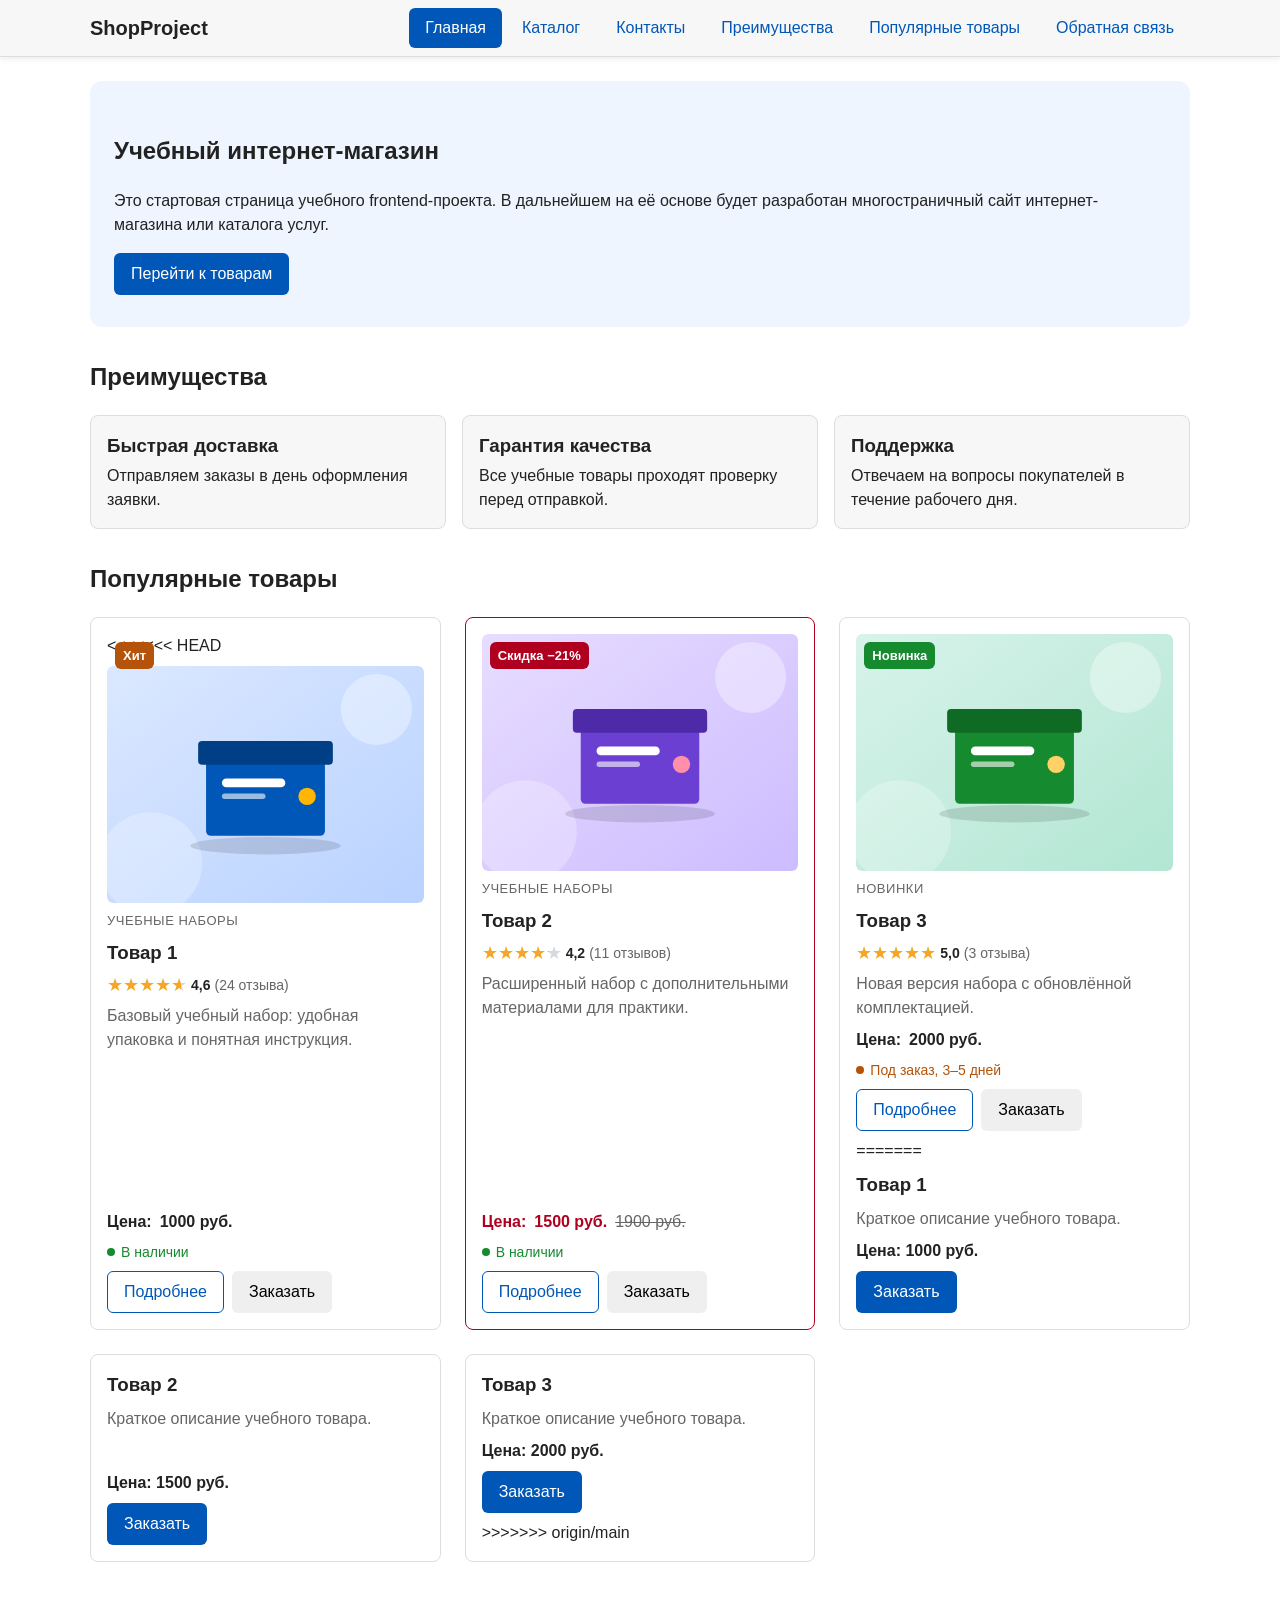
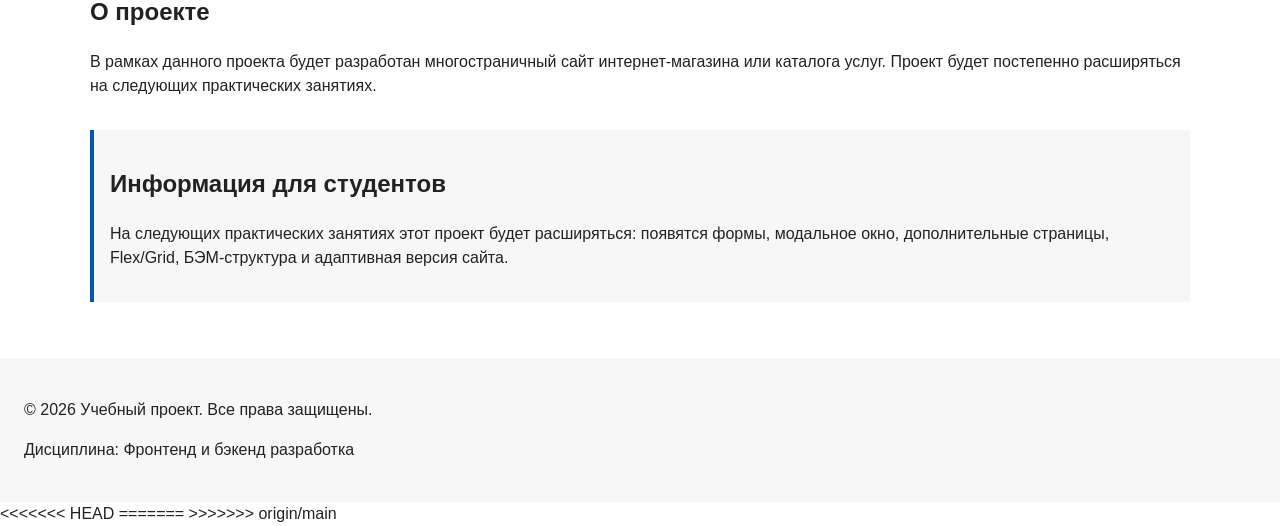
==== commit 21c9e55c: "merge: resolve conflicts with main" ====
--- a/index.html
+++ b/index.html
@@ -13,58 +13,71 @@
 </head>
 <body>
 
-  <header>
-    <div class="site-header">
-      <a class="site-logo" href="index.html">ShopProject</a>
+  <header class="site-header">
+    <div class="site-header__inner">
+      <a class="site-header__logo" href="index.html">ShopProject</a>
 
       <nav class="site-nav" aria-label="Основная навигация">
         <ul class="site-nav__list">
-          <li><a href="index.html">Главная</a></li>
-          <li><a href="catalog.html">Каталог</a></li>
-          <li><a href="contacts.html">Контакты</a></li>
-          <li><a href="index.html#advantages">Преимущества</a></li>
-          <li><a href="index.html#popular">Популярные товары</a></li>
-          <li><a href="index.html#contacts">Обратная связь</a></li>
+          <li class="site-nav__item">
+            <a class="site-nav__link site-nav__link--active" href="index.html">Главная</a>
+          </li>
+          <li class="site-nav__item">
+            <a class="site-nav__link" href="catalog.html">Каталог</a>
+          </li>
+          <li class="site-nav__item">
+            <a class="site-nav__link" href="contacts.html">Контакты</a>
+          </li>
+          <li class="site-nav__item">
+            <a class="site-nav__link" href="index.html#advantages">Преимущества</a>
+          </li>
+          <li class="site-nav__item">
+            <a class="site-nav__link" href="index.html#popular">Популярные товары</a>
+          </li>
+          <li class="site-nav__item">
+            <a class="site-nav__link" href="index.html#contacts">Обратная связь</a>
+          </li>
         </ul>
       </nav>
     </div>
   </header>
 
-  <main>
+  <main class="site-main">
     <section class="hero">
-      <h1>Учебный интернет-магазин</h1>
-      <p>
+      <h1 class="hero__title">Учебный интернет-магазин</h1>
+      <p class="hero__text">
         Это стартовая страница учебного frontend-проекта.
         В дальнейшем на её основе будет разработан многостраничный сайт
         интернет-магазина или каталога услуг.
       </p>
-      <a class="button" href="#popular">Перейти к товарам</a>
+      <a class="button button--primary hero__button" href="#popular">Перейти к товарам</a>
     </section>
 
     <section class="section" id="advantages">
-      <h2>Преимущества</h2>
+      <h2 class="section__title">Преимущества</h2>
 
       <div class="advantages">
         <div class="advantages__item">
-          <h3>Быстрая доставка</h3>
-          <p>Отправляем заказы в день оформления заявки.</p>
+          <h3 class="advantages__title">Быстрая доставка</h3>
+          <p class="advantages__text">Отправляем заказы в день оформления заявки.</p>
         </div>
         <div class="advantages__item">
-          <h3>Гарантия качества</h3>
-          <p>Все учебные товары проходят проверку перед отправкой.</p>
+          <h3 class="advantages__title">Гарантия качества</h3>
+          <p class="advantages__text">Все учебные товары проходят проверку перед отправкой.</p>
         </div>
         <div class="advantages__item">
-          <h3>Поддержка</h3>
-          <p>Отвечаем на вопросы покупателей в течение рабочего дня.</p>
+          <h3 class="advantages__title">Поддержка</h3>
+          <p class="advantages__text">Отвечаем на вопросы покупателей в течение рабочего дня.</p>
         </div>
       </div>
     </section>
 
     <section class="section" id="popular">
-      <h2>Популярные товары</h2>
+      <h2 class="section__title">Популярные товары</h2>
 
       <div class="products-grid">
         <article class="product-card">
+<<<<<<< HEAD
           <span class="product-card__badge product-card__badge--hit">Хит</span>
 
           <div class="product-card__media">
@@ -156,12 +169,38 @@
               Заказать
             </button>
           </div>
+=======
+          <h3 class="product-card__title">Товар 1</h3>
+          <p class="product-card__description">Краткое описание учебного товара.</p>
+          <p class="product-card__price">Цена: 1000 руб.</p>
+          <button class="button button--primary product-card__button" type="button" data-product="Товар 1">
+            Заказать
+          </button>
         </article>
+
+        <article class="product-card">
+          <h3 class="product-card__title">Товар 2</h3>
+          <p class="product-card__description">Краткое описание учебного товара.</p>
+          <p class="product-card__price">Цена: 1500 руб.</p>
+          <button class="button button--primary product-card__button" type="button" data-product="Товар 2">
+            Заказать
+          </button>
+        </article>
+
+        <article class="product-card">
+          <h3 class="product-card__title">Товар 3</h3>
+          <p class="product-card__description">Краткое описание учебного товара.</p>
+          <p class="product-card__price">Цена: 2000 руб.</p>
+          <button class="button button--primary product-card__button" type="button" data-product="Товар 3">
+            Заказать
+          </button>
+>>>>>>> origin/main
+        </article>
       </div>
     </section>
 
     <section class="section" id="about">
-      <h2>О проекте</h2>
+      <h2 class="section__title">О проекте</h2>
       <p>
         В рамках данного проекта будет разработан многостраничный сайт
         интернет-магазина или каталога услуг. Проект будет постепенно
@@ -169,9 +208,9 @@
       </p>
     </section>
 
-    <aside class="aside-info">
-      <h2>Информация для студентов</h2>
-      <p>
+    <aside class="info-box">
+      <h2 class="info-box__title">Информация для студентов</h2>
+      <p class="info-box__text">
         На следующих практических занятиях этот проект будет расширяться:
         появятся формы, модальное окно, дополнительные страницы, Flex/Grid,
         БЭМ-структура и адаптивная версия сайта.
@@ -179,12 +218,13 @@
     </aside>
   </main>
 
-  <footer id="contacts">
-    <p>&copy; 2026 Учебный проект. Все права защищены.</p>
-    <p>Дисциплина: Фронтенд и бэкенд разработка</p>
+  <footer class="site-footer" id="contacts">
+    <p class="site-footer__text">&copy; 2026 Учебный проект. Все права защищены.</p>
+    <p class="site-footer__text">Дисциплина: Фронтенд и бэкенд разработка</p>
   </footer>
 
   <dialog class="order-dialog" id="order-dialog" aria-labelledby="order-dialog-title">
+<<<<<<< HEAD
     <div class="order-dialog__inner">
       <div class="order-dialog__head">
         <h2 class="order-dialog__title" id="order-dialog-title">Оформление заявки</h2>
@@ -211,11 +251,99 @@
             autocomplete="given-name"
             aria-describedby="order-name-error"
             autofocus
+=======
+    <h2 class="order-dialog__title" id="order-dialog-title">Оформление заявки</h2>
+
+    <form class="order-form" id="order-form" action="#" method="post" novalidate>
+      <input id="selected-product" name="selected-product" type="hidden">
+
+      <div class="order-form__field">
+        <label class="order-form__label" for="order-name">Имя</label>
+        <input
+          class="order-form__input"
+          id="order-name"
+          name="name"
+          type="text"
+          placeholder="Введите ваше имя"
+          minlength="2"
+          autocomplete="given-name"
+          required
+        >
+      </div>
+
+      <div class="order-form__field">
+        <label class="order-form__label" for="order-email">E-mail</label>
+        <input
+          class="order-form__input"
+          id="order-email"
+          name="email"
+          type="email"
+          placeholder="example@mail.ru"
+          autocomplete="email"
+          required
+        >
+      </div>
+
+      <div class="order-form__field">
+        <label class="order-form__label" for="order-phone">Телефон</label>
+        <input
+          class="order-form__input"
+          id="order-phone"
+          name="phone"
+          type="tel"
+          inputmode="tel"
+          placeholder="+7 (900) 000-00-00"
+          pattern="^\+7 \(\d{3}\) \d{3}-\d{2}-\d{2}$"
+          required
+        >
+        <small class="order-form__hint">Формат: +7 (900) 000-00-00</small>
+      </div>
+
+      <div class="order-form__field">
+        <label class="order-form__label" for="order-date">Дата связи</label>
+        <input
+          class="order-form__input"
+          id="order-date"
+          name="date"
+          type="date"
+        >
+      </div>
+
+      <div class="order-form__field">
+        <label class="order-form__label" for="order-topic">Тема заявки</label>
+        <select class="order-form__select" id="order-topic" name="topic" required>
+          <option value="">Выберите тему</option>
+          <option value="product">Заказ товара</option>
+          <option value="consultation">Консультация</option>
+          <option value="delivery">Доставка</option>
+        </select>
+      </div>
+
+      <div class="order-form__field">
+        <label class="order-form__label" for="order-comment">Комментарий</label>
+        <textarea
+          class="order-form__textarea"
+          id="order-comment"
+          name="comment"
+          rows="4"
+          placeholder="Укажите дополнительную информацию"
+        ></textarea>
+      </div>
+
+      <div class="order-form__field order-form__field--checkbox">
+        <label class="order-form__label">
+          <input
+            class="order-form__checkbox"
+            id="order-agreement"
+            name="agreement"
+            type="checkbox"
+>>>>>>> origin/main
             required
           >
           <p class="form-field__error" id="order-name-error" aria-live="polite"></p>
         </div>
 
+<<<<<<< HEAD
         <div class="form-field" data-field>
           <label for="order-email">E-mail <span class="form-field__required" aria-hidden="true">*</span></label>
           <input
@@ -307,15 +435,30 @@
         <h3 class="order-dialog__success-title">Заявка отправлена!</h3>
         <p id="order-success-text">Мы свяжемся с вами в ближайшее рабочее время.</p>
         <button class="button" type="button" data-close-dialog>Закрыть</button>
+=======
+      <div class="order-form__actions">
+        <button class="button button--secondary" type="button" id="close-order-dialog">
+          Закрыть
+        </button>
+        <button class="button button--primary" type="submit">
+          Отправить заявку
+        </button>
+>>>>>>> origin/main
       </div>
     </div>
   </dialog>
 
+<<<<<<< HEAD
   <a class="to-top" href="#top" aria-label="Наверх" title="Наверх">
     <svg class="to-top__icon" viewBox="0 0 24 24" aria-hidden="true" focusable="false">
       <path d="M12 19V5M5 12l7-7 7 7"/>
     </svg>
   </a>
 
+=======
+  <p class="success-message" id="success-message" hidden>
+    Форма успешно отправлена!
+  </p>
+>>>>>>> origin/main
 </body>
 </html>
--- a/css/style.css
+++ b/css/style.css
@@ -1,399 +1,17 @@
-html {
-  scroll-behavior: smooth;
-  /* высота закреплённой шапки: якоря (#popular и т.д.) не прячутся под ней */
-  scroll-padding-top: 80px;
-}
-
-body {
-  margin: 0;
-  font-family: Arial, sans-serif;
-  line-height: 1.5;
-}
-
-/*header,
-main,
-footer {
-  padding: 20px;
-}*/
-
-header {
-  background-color: #f2f2f2;
-}
-
-footer {
-  background-color: #f2f2f2;
-}
-
-section {
-  margin-bottom: 24px;
-}
-
-section h2 {
-  margin-top: 0;
-}
-/* 
-  Универсальное правило для всех элементов.
-  border-box делает расчёт размеров более понятным:
-  width включает content, padding и border.
-*/
-* {
-  box-sizing: border-box;
-}
-
-/*
-  Убираем стандартный внешний отступ браузера у body.
-  Без этого вокруг страницы может появиться белая рамка.
-*/
-/*body {
-  margin: 0;
-  font-family: Arial, sans-serif;
-  line-height: 1.5;
-  color: #222222;
-  background-color: #ffffff;
-} */
-/*
-  Задаём внутренние отступы для основных областей страницы.
-  Это делает содержимое визуально отделённым от краёв окна браузера.
-*/
-main,
-footer {
-  padding: var(--space-lg);
-}
-
-
-/*
-  Шапка закреплена сверху: position: sticky + top: 0.
-  Шапка должна быть прямым потомком body (без overflow у родителей),
-  z-index держит её поверх карточек и форм при прокрутке.
-*/
-header {
-  position: sticky;
-  top: 0;
-  z-index: 100;
-  padding: var(--space-sm) var(--space-lg);
-  background-color: var(--color-surface);
-  border-bottom: 1px solid var(--color-border);
-  box-shadow: 0 2px 6px rgba(0, 0, 0, 0.08);
-}
-
-/*
-  Оформляем подвал страницы тем же фоном,
-  чтобы визуально отделить его от основного содержимого.
-*/
-footer {
-  background-color: var(--color-surface);
-}
-/*
-  Ограничиваем ширину содержимого шапки,
-  чтобы оно не растягивалось слишком сильно на широких экранах.
-*/
-.site-header {
-  display: flex;
-  flex-wrap: wrap;
-  align-items: center;
-  justify-content: space-between; /* логотип слева, меню справа */
-  gap: var(--space-sm) var(--space-lg);
-  max-width: var(--container-width);
-  margin: 0 auto;
-}
-
-/*
-  Оформляем текстовый логотип.
-*/
-.site-logo {
-  font-size: 20px;
-  font-weight: bold;
-  text-decoration: none;
-  color: #222222;
-}
-
-/*
-  Убираем стандартные отступы и маркеры списка навигации.
-*/
-.site-nav__list {
-  display: flex;
-  flex-wrap: wrap;
-  justify-content: flex-end;
-  align-items: center;
-  gap: var(--space-xs);
-  padding: 0;
-  margin: 0;
-  list-style: none;
-}
-
-
-/*
-  Добавляем расстояние между пунктами меню.
-*/
-.site-nav__list li {
-  margin: 0;
-}
-
-/*
-  Оформляем ссылки меню.
-*/
-.site-nav__list a {
-  display: inline-block;
-  padding: var(--space-sm) var(--space-md);
-  color: var(--color-primary);
-  text-decoration: none;
-  border-radius: var(--radius-sm);
-}
-
-.site-nav__list a:hover {
-  color: var(--color-white);
-  background-color: var(--color-primary);
-}
-
-/*
-  Hero-блок — первый крупный блок страницы.
-  Он визуально отделяется от остальных разделов фоном и отступами.
-*/
-.hero {
-  max-width: 1100px;
-  margin: 0 auto 32px;
-  padding: 32px 20px;
-  background-color: #eef5ff;
-  border-radius: 12px;
-}
-
-/*
-  Общий класс для разделов страницы.
-*/
-.section {
-  max-width: 1100px;
-  margin: 0 auto 32px;
-}
-
-/*
-  Убираем лишний верхний отступ у заголовков разделов.
-*/
-.section h2 {
-  margin-top: 0;
-}
-
-/*
-  Сетка карточек: товары стоят в ряд (3 колонки),
-  карточки в одной строке имеют одинаковую высоту.
-*/
-.products-grid {
-  display: grid;
-  grid-template-columns: repeat(3, 1fr);
-  gap: var(--space-lg);
-}
-
-
-.product-card {
-  display: flex;
-  flex-direction: column;
-  gap: var(--space-sm);
-  padding: var(--space-md);
-  border: 1px solid var(--color-border);
-  border-radius: var(--radius-md);
-  background-color: var(--color-bg);
-}
-
-.product-card .button {
-  margin-top: auto;
-  align-self: flex-start;
-}
-
-
-
-.product-card:hover {
-  border-color: var(--color-primary);
-}
-
-.product-card__img {
-  width: 100%;
-  height: auto;
-  border-radius: var(--radius-sm);
-  margin-bottom: var(--space-sm);
-}
-
-.product-card__title {
-  margin: 0; /* расстояния задаёт gap у карточки */
-}
-
-.product-card__description {
-  margin: 0;
-  color: var(--color-muted);
-  flex-grow: 1; /* растягивается, "выталкивая" цену и кнопку вниз */
-}
-
-.product-card__price {
-  margin: 0;
-  font-weight: bold;
-}
-
-/* ===============================
-   Преимущества (Flex)
-   =============================== */
-.advantages {
-  display: flex;
-  flex-wrap: wrap;
-  gap: var(--space-md);
-}
-
-.advantages__item {
-  flex: 1 1 220px; /* растут поровну, переносятся на новую строку от 220px */
-  padding: var(--space-md);
-  border: 1px solid var(--color-border);
-  border-radius: var(--radius-md);
-  background-color: var(--color-surface);
-}
-
-.advantages__item h3,
-.advantages__item p {
-  margin: 0;
-}
-
-.advantages__item h3 {
-  margin-bottom: var(--space-xs);
-}
-
-/*
-  Пока это обычная ссылка, но визуально она оформляется как кнопка.
-*/
-.button {
-  display: inline-block;
-  padding: var(--space-sm) var(--space-md);
-  color: var(--color-white);
-  background-color: var(--color-primary);
-  text-decoration: none;
-  border: none;
-  border-radius: var(--radius-sm);
-  cursor: pointer;
-}
-
-.button:hover {
-  background-color: var(--color-primary-dark);
-}
-
-.button:focus-visible {
-  outline: 2px solid var(--color-primary);
-  outline-offset: 3px;
-}
-
-.button:disabled {
-  opacity: 0.6;
-  cursor: not-allowed;
-}
-
-
-/*
-  Дополнительный информационный блок.
-*/
-.aside-info {
-  max-width: var(--container-width);
-  margin: 0 auto var(--space-xl);
-  padding: var(--space-md);
-  border-left: 4px solid var(--color-primary);
-  background-color: var(--color-surface);
-}
-
-/*
-  Модальное окно.
-  Элемент dialog сам умеет открываться поверх страницы.
-*/
-.order-dialog {
-  width: min(100% - 32px, 560px);
-  padding: 24px;
-  border: none;
-  border-radius: 12px;
-}
-
-/*
-  Затемнение фона за модальным окном.
-*/
-.order-dialog::backdrop {
-  background-color: rgba(0, 0, 0, 0.5);
-}
-
-/*
-  Поле формы.
-  Каждый блок получает нижний отступ.
-*/
-.form-field {
-  margin-bottom: 16px;
-}
-
-/*
-  Подпись поля.
-*/
-.form-field label {
-  display: block;
-  margin-bottom: 6px;
-}
-
-/*
-  Основные поля формы.
-*/
-.form-field input,
-.form-field select,
-.form-field textarea {
-  width: 100%;
-  padding: 10px 12px;
-  border: 1px solid #cccccc;
-  border-radius: 6px;
-  font: inherit;
-}
-
-/*
-  Checkbox не должен занимать всю ширину.
-*/
-.form-field input[type="checkbox"] {
-  width: auto;
-}
-
-/*
-  Подсказка под полем телефона.
-*/
-.form-field small {
-  display: block;
-  margin-top: 4px;
-  color: #666666;
-}
-
-/*
-  Видимый фокус для клавиатурной навигации.
-*/
-.form-field input:focus-visible,
-.form-field select:focus-visible,
-.form-field textarea:focus-visible,
-.form-actions button:focus-visible {
-  outline: 2px solid #0057b8;
-  outline-offset: 2px;
-}
-
-/*
-  Подсветка ошибочных полей.
-  Атрибут aria-invalid будет добавляться через JavaScript.
-*/
-[aria-invalid="true"] {
-  border-color: #b00020;
-}
-
-/*
-  Кнопки формы.
-*/
-.form-actions {
-  display: flex;
-  gap: 12px;
-  margin-top: 20px;
-}
-
-/*
-  Сообщение об успешной отправке.
-*/
-.success-message {
-  max-width: var(--container-width);
-  margin: var(--space-lg) auto;
-  padding: var(--space-md);
-  border-left: 4px solid var(--color-success);
-  background-color: var(--color-success-bg);
-}
-
+/* =====================================================
+   Учебный интернет-магазин — стили по методологии БЭМ
+
+   Содержание:
+   1. Переменные проекта
+   2. Базовые стили
+   3. Блоки (в порядке появления на странице):
+      site-header, site-nav, site-main, breadcrumbs, hero,
+      section, advantages, products-grid, product-card,
+      catalog-layout, catalog-filters, catalog-products,
+      contact-list, info-box, site-footer, button,
+      order-dialog, order-form, success-message
+   4. Адаптив
+   ===================================================== */
 
 /* ===============================
    1. Переменные проекта
@@ -442,6 +60,12 @@
   box-sizing: border-box;
 }
 
+html {
+  scroll-behavior: smooth;
+  /* высота закреплённой шапки: якоря не прячутся под ней */
+  scroll-padding-top: 80px;
+}
+
 body {
   margin: 0;
   font-family: Arial, sans-serif;
@@ -450,9 +74,6 @@
   background-color: var(--color-bg);
 }
 
-/* ===============================
-   3. Общие элементы интерфейса
-   =============================== */
 a {
   color: var(--color-primary);
 }
@@ -466,9 +87,109 @@
   outline-offset: 3px;
 }
 
+/* Подсветка раздела, на который ведёт якорная ссылка */
+:target {
+  outline: 2px dashed var(--color-primary);
+  outline-offset: 4px;
+}
+
 /* ===============================
-   4. Компоненты страницы
+   3. Блоки
    =============================== */
+
+/* ---- site-header: шапка сайта ----
+   Закреплена сверху (sticky). Должна быть прямым потомком body. */
+.site-header {
+  position: sticky;
+  top: 0;
+  z-index: 100;
+  padding: var(--space-sm) var(--space-lg);
+  background-color: var(--color-surface);
+  border-bottom: 1px solid var(--color-border);
+  box-shadow: 0 2px 6px rgba(0, 0, 0, 0.08);
+}
+
+.site-header__inner {
+  display: flex;
+  flex-wrap: wrap;
+  align-items: center;
+  justify-content: space-between; /* логотип слева, меню справа */
+  gap: var(--space-sm) var(--space-lg);
+  max-width: var(--container-width);
+  margin: 0 auto;
+}
+
+.site-header__logo {
+  font-size: 20px;
+  font-weight: bold;
+  text-decoration: none;
+  color: var(--color-text);
+}
+
+/* ---- site-nav: основная навигация ---- */
+.site-nav__list {
+  display: flex;
+  flex-wrap: wrap;
+  justify-content: flex-end;
+  align-items: center;
+  gap: var(--space-xs);
+  padding: 0;
+  margin: 0;
+  list-style: none;
+}
+
+.site-nav__item {
+  margin: 0;
+}
+
+.site-nav__link {
+  display: inline-block;
+  padding: var(--space-sm) var(--space-md);
+  color: var(--color-primary);
+  text-decoration: none;
+  border-radius: var(--radius-sm);
+}
+
+.site-nav__link:hover {
+  color: var(--color-white);
+  background-color: var(--color-primary);
+}
+
+.site-nav__link:focus-visible {
+  outline: 2px solid var(--color-primary);
+  outline-offset: 3px;
+}
+
+/* модификатор: ссылка текущей страницы */
+.site-nav__link--active {
+  color: var(--color-white);
+  background-color: var(--color-primary);
+}
+
+/* ---- site-main: основное содержимое страницы ---- */
+.site-main {
+  padding: var(--space-lg);
+}
+
+/* ---- breadcrumbs: хлебные крошки ---- */
+.breadcrumbs {
+  max-width: var(--container-width);
+  margin: 0 auto var(--space-md);
+  font-size: 14px;
+  color: var(--color-muted);
+}
+
+.breadcrumbs__link {
+  color: var(--color-primary);
+}
+
+/* текущая страница — не ссылка; разделитель рисуем псевдоэлементом */
+.breadcrumbs__current::before {
+  content: " / ";
+  color: var(--color-muted);
+}
+
+/* ---- hero: первый экран главной страницы ---- */
 .hero {
   max-width: var(--container-width);
   margin: 0 auto var(--space-xl);
@@ -477,18 +198,239 @@
   border-radius: var(--radius-lg);
 }
 
+/* ---- section: универсальный раздел страницы ---- */
 .section {
   max-width: var(--container-width);
   margin: 0 auto var(--space-xl);
 }
 
-.section h2 {
+.section__title {
   margin-top: 0;
 }
 
-/* ===============================
-   5. Форма и модальное окно
-   =============================== */
+/* ---- advantages: блок преимуществ (Flex) ---- */
+.advantages {
+  display: flex;
+  flex-wrap: wrap;
+  gap: var(--space-md);
+}
+
+.advantages__item {
+  flex: 1 1 220px; /* растут поровну, переносятся на новую строку от 220px */
+  padding: var(--space-md);
+  border: 1px solid var(--color-border);
+  border-radius: var(--radius-md);
+  background-color: var(--color-surface);
+}
+
+.advantages__title {
+  margin: 0 0 var(--space-xs);
+}
+
+.advantages__text {
+  margin: 0;
+}
+
+/* ---- products-grid: сетка товаров (Grid) ----
+   Отвечает только за расположение карточек. */
+.products-grid {
+  display: grid;
+  grid-template-columns: repeat(3, 1fr);
+  gap: var(--space-lg);
+}
+
+/* ---- product-card: карточка товара ---- */
+.product-card {
+  display: flex;
+  flex-direction: column;
+  gap: var(--space-sm);
+  padding: var(--space-md);
+  border: 1px solid var(--color-border);
+  border-radius: var(--radius-md);
+  background-color: var(--color-bg);
+}
+
+.product-card:hover {
+  border-color: var(--color-primary);
+}
+
+/* модификаторы: варианты карточки */
+.product-card--featured {
+  border-color: var(--color-primary);
+}
+
+.product-card--discount {
+  border-color: var(--color-danger);
+}
+
+.product-card--discount .product-card__price {
+  color: var(--color-danger);
+}
+
+.product-card__img {
+  width: 100%;
+  height: auto;
+  border-radius: var(--radius-sm);
+}
+
+.product-card__title {
+  margin: 0; /* расстояния задаёт gap у карточки */
+}
+
+.product-card__description {
+  margin: 0;
+  color: var(--color-muted);
+  flex-grow: 1; /* выталкивает цену и кнопку вниз */
+}
+
+.product-card__price {
+  margin: 0;
+  font-weight: bold;
+}
+
+.product-card__button {
+  margin-top: auto;
+  align-self: flex-start;
+}
+
+/* ---- catalog-layout: макет страницы каталога (Grid) ----
+   Элементы расставляют дочерние блоки по областям сетки. */
+.catalog-layout {
+  max-width: var(--container-width);
+  margin: 0 auto var(--space-xl);
+  display: grid;
+  grid-template-columns: 260px 1fr;
+  grid-template-areas: "filters products";
+  align-items: start; /* панель фильтров не растягивается на всю высоту */
+  gap: var(--space-lg);
+}
+
+.catalog-layout__filters {
+  grid-area: filters;
+}
+
+.catalog-layout__products {
+  grid-area: products;
+  min-width: 0; /* иначе длинное содержимое распирает колонку 1fr */
+}
+
+/* ---- catalog-filters: фильтры каталога ---- */
+.catalog-filters {
+  padding: var(--space-md);
+  border: 1px solid var(--color-border);
+  border-radius: var(--radius-md);
+  background-color: var(--color-surface);
+}
+
+.catalog-filters__title {
+  margin: 0 0 var(--space-md);
+}
+
+.catalog-filters__form {
+  display: grid;
+  gap: var(--space-md);
+}
+
+.catalog-filters__group {
+  min-width: 0;
+  margin: 0;
+  padding: var(--space-md);
+  border: 1px solid var(--color-border);
+  border-radius: var(--radius-sm);
+}
+
+.catalog-filters__legend {
+  font-weight: 700;
+}
+
+.catalog-filters__label {
+  display: block;
+  margin-bottom: var(--space-sm);
+}
+
+.catalog-filters__input {
+  width: 100%;
+  padding: 8px 10px;
+  border: 1px solid var(--color-border);
+  border-radius: var(--radius-sm);
+  font: inherit;
+}
+
+/* ---- catalog-products: список товаров в каталоге ---- */
+.catalog-products__title {
+  margin: 0 0 var(--space-md);
+}
+
+/* ---- contact-list: список контактов ---- */
+.contact-list__item {
+  margin-bottom: var(--space-xs);
+}
+
+/* ---- info-box: информационная врезка ---- */
+.info-box {
+  max-width: var(--container-width);
+  margin: 0 auto var(--space-xl);
+  padding: var(--space-md);
+  border-left: 4px solid var(--color-primary);
+  background-color: var(--color-surface);
+}
+
+/* ---- site-footer: подвал сайта ---- */
+.site-footer {
+  padding: var(--space-lg);
+  background-color: var(--color-surface);
+}
+
+/* ---- button: кнопка (и кнопка-ссылка) ---- */
+.button {
+  display: inline-block;
+  padding: var(--space-sm) var(--space-md);
+  border: 1px solid transparent;
+  border-radius: var(--radius-sm);
+  font: inherit;
+  text-decoration: none;
+  cursor: pointer;
+}
+
+.button:focus-visible {
+  outline: 2px solid var(--color-primary);
+  outline-offset: 3px;
+}
+
+/* модификатор: основная кнопка */
+.button--primary {
+  color: var(--color-white);
+  background-color: var(--color-primary);
+  border-color: var(--color-primary);
+}
+
+.button--primary:hover {
+  color: var(--color-white); /* перебивает a:hover у кнопок-ссылок */
+  background-color: var(--color-primary-dark);
+  border-color: var(--color-primary-dark);
+}
+
+/* модификатор: второстепенная кнопка */
+.button--secondary {
+  color: var(--color-primary);
+  background-color: transparent;
+  border-color: var(--color-primary);
+}
+
+.button--secondary:hover {
+  color: var(--color-white);
+  background-color: var(--color-primary);
+}
+
+/* модификатор: визуально отключённая кнопка */
+.button:disabled,
+.button--disabled {
+  opacity: 0.6;
+  cursor: not-allowed;
+}
+
+/* ---- order-dialog: модальное окно заявки ----
+   Элемент dialog сам открывается поверх страницы. */
 .order-dialog {
   width: min(100% - 32px, 560px);
   padding: 0; /* отступ задаёт .order-dialog__inner: так клик по затемнению отличается от клика по окну */
@@ -502,18 +444,23 @@
   background-color: rgba(0, 0, 0, 0.5);
 }
 
-.form-field {
+.order-dialog__title {
+  margin-top: 0;
+}
+
+/* ---- order-form: форма заявки ---- */
+.order-form__field {
   margin-bottom: var(--space-md);
 }
 
-.form-field label {
+.order-form__label {
   display: block;
   margin-bottom: var(--space-xs);
 }
 
-.form-field input,
-.form-field select,
-.form-field textarea {
+.order-form__input,
+.order-form__select,
+.order-form__textarea {
   width: 100%;
   padding: 10px 12px;
   border: 1px solid var(--color-border);
@@ -521,130 +468,73 @@
   font: inherit;
 }
 
-.form-field input[type="checkbox"] {
+.order-form__input:hover,
+.order-form__select:hover,
+.order-form__textarea:hover {
+  border-color: var(--color-primary);
+}
+
+.order-form__input:focus-visible,
+.order-form__select:focus-visible,
+.order-form__textarea:focus-visible,
+.order-form__checkbox:focus-visible {
+  outline: 2px solid var(--color-primary);
+  outline-offset: 3px;
+}
+
+/* состояние ошибки: атрибут aria-invalid выставляет js/main.js */
+.order-form__input[aria-invalid="true"],
+.order-form__select[aria-invalid="true"],
+.order-form__textarea[aria-invalid="true"] {
+  border-color: var(--color-danger);
+}
+
+.order-form__checkbox {
   width: auto;
 }
 
-.form-field small {
+.order-form__hint {
   display: block;
   margin-top: var(--space-xs);
   color: var(--color-muted);
 }
 
-.form-field input:hover,
-.form-field select:hover,
-.form-field textarea:hover {
-  border-color: var(--color-primary);
-}
-
-.form-field input:focus-visible,
-.form-field select:focus-visible,
-.form-field textarea:focus-visible,
-.form-actions button:focus-visible {
-  outline: 2px solid var(--color-primary);
-  outline-offset: 3px;
-}
-
-[aria-invalid="true"] {
-  border-color: var(--color-danger);
-}
-
-.breadcrumbs {
+.order-form__actions {
+  display: flex;
+  gap: var(--space-md);
+  margin-top: var(--space-lg);
+}
+
+/* ---- success-message: сообщение об успешной отправке ---- */
+.success-message {
   max-width: var(--container-width);
-  margin: 0 auto var(--space-md);
-  font-size: 14px;
-  color: var(--color-muted);
-}
-
-.breadcrumbs a {
-  color: var(--color-primary);
-}
-
-.breadcrumbs span::before {
-  content: " / ";
-  color: var(--color-muted);
-}
-
-:target {
-  outline: 2px dashed var(--color-primary);
-  outline-offset: 4px;
-}
-
-.catalog-layout {
-  max-width: var(--container-width);
-  margin: 0 auto var(--space-xl);
-  display: grid;
-  grid-template-columns: 260px 1fr;
-  grid-template-areas: "filters products";
-  align-items: start; /* панель фильтров не растягивается на всю высоту */
-  gap: var(--space-lg);
-}
-
-.catalog-filters {
-  grid-area: filters;
+  margin: var(--space-lg) auto;
   padding: var(--space-md);
-  border: 1px solid var(--color-border);
-  border-radius: var(--radius-md);
-  background-color: var(--color-surface);
-}
-
-.catalog-filters h2 {
-  margin: 0 0 var(--space-md);
-}
-
-.catalog-products {
-  grid-area: products;
-  min-width: 0; /* иначе длинное содержимое распирает колонку 1fr */
-}
-
-.catalog-products h1 {
-  margin: 0 0 var(--space-md);
-}
-
-.filters-form {
-  display: grid;
-  gap: var(--space-md);
-}
-
-.filters-form fieldset {
-  min-width: 0;
-  margin: 0;
-  padding: var(--space-md);
-  border: 1px solid var(--color-border);
-  border-radius: var(--radius-sm);
-}
-
-.filters-form legend {
-  font-weight: 700;
-}
-
-.filters-form label {
-  display: block;
-  margin-bottom: var(--space-sm);
-}
-
-.filters-form input[type="number"] {
-  width: 100%;
-  padding: 8px 10px;
-  border: 1px solid var(--color-border);
-  border-radius: var(--radius-sm);
-  font: inherit;
+  border-left: 4px solid var(--color-success);
+  background-color: var(--color-success-bg);
 }
 
 /* ===============================
-   Адаптив
+   4. Адаптив
    =============================== */
+/* на средних экранах — 2 карточки в ряд */
+@media (max-width: 900px) {
+  .products-grid {
+    grid-template-columns: repeat(2, 1fr);
+  }
+}
+
 @media (max-width: 768px) {
   html {
     scroll-padding-top: 110px;
   }
 
-  header {
+  .site-header {
     padding: var(--space-sm) var(--space-md);
   }
 
   /* логотип над меню, меню прокручивается по горизонтали */
-  .site-header {
+  .site-header__inner {
     flex-direction: column;
     align-items: flex-start;
     gap: var(--space-xs);
@@ -670,18 +560,13 @@
   }
 }
 
-/* на средних экранах — 2 карточки в ряд, на телефонах — одна */
-@media (max-width: 900px) {
-  .products-grid {
-    grid-template-columns: repeat(2, 1fr);
-  }
-}
-
+/* на телефонах — одна карточка в ряд */
 @media (max-width: 560px) {
   .products-grid {
     grid-template-columns: 1fr;
   }
 }
+<<<<<<< HEAD
 
 /* ===============================
    6. Утилиты
@@ -1671,4 +1556,6 @@
   .form-actions .button {
     flex: 1 1 100%;
   }
-}+}
+=======
+>>>>>>> origin/main
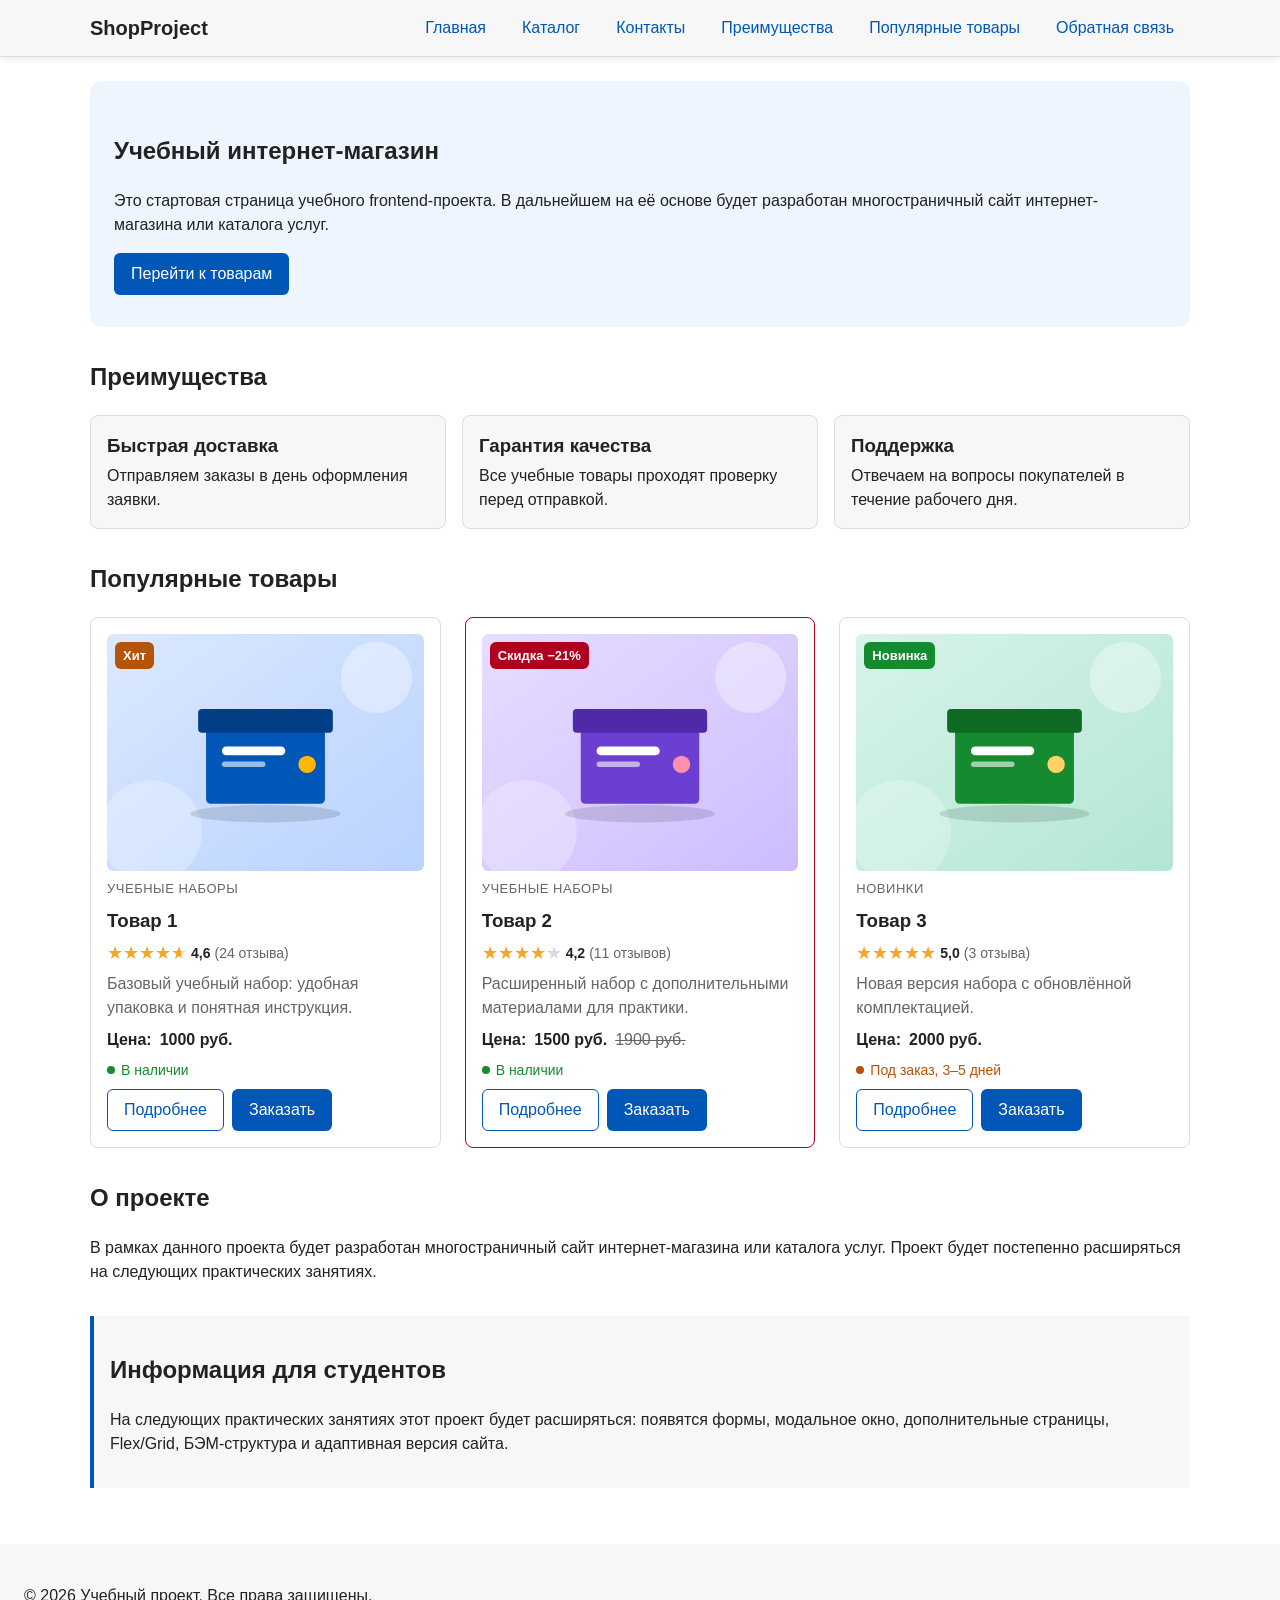
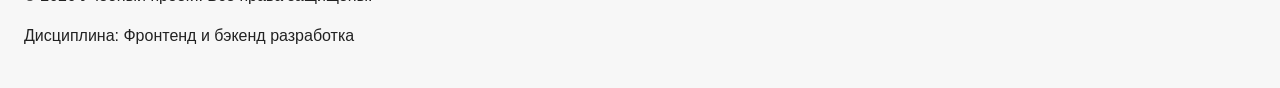
==== commit c7522ddc: "Done" ====
--- a/index.html
+++ b/index.html
@@ -13,71 +13,58 @@
 </head>
 <body>
 
-  <header class="site-header">
-    <div class="site-header__inner">
-      <a class="site-header__logo" href="index.html">ShopProject</a>
+  <header>
+    <div class="site-header">
+      <a class="site-logo" href="index.html">ShopProject</a>
 
       <nav class="site-nav" aria-label="Основная навигация">
         <ul class="site-nav__list">
-          <li class="site-nav__item">
-            <a class="site-nav__link site-nav__link--active" href="index.html">Главная</a>
-          </li>
-          <li class="site-nav__item">
-            <a class="site-nav__link" href="catalog.html">Каталог</a>
-          </li>
-          <li class="site-nav__item">
-            <a class="site-nav__link" href="contacts.html">Контакты</a>
-          </li>
-          <li class="site-nav__item">
-            <a class="site-nav__link" href="index.html#advantages">Преимущества</a>
-          </li>
-          <li class="site-nav__item">
-            <a class="site-nav__link" href="index.html#popular">Популярные товары</a>
-          </li>
-          <li class="site-nav__item">
-            <a class="site-nav__link" href="index.html#contacts">Обратная связь</a>
-          </li>
+          <li><a href="index.html">Главная</a></li>
+          <li><a href="catalog.html">Каталог</a></li>
+          <li><a href="contacts.html">Контакты</a></li>
+          <li><a href="index.html#advantages">Преимущества</a></li>
+          <li><a href="index.html#popular">Популярные товары</a></li>
+          <li><a href="index.html#contacts">Обратная связь</a></li>
         </ul>
       </nav>
     </div>
   </header>
 
-  <main class="site-main">
+  <main>
     <section class="hero">
-      <h1 class="hero__title">Учебный интернет-магазин</h1>
-      <p class="hero__text">
+      <h1>Учебный интернет-магазин</h1>
+      <p>
         Это стартовая страница учебного frontend-проекта.
         В дальнейшем на её основе будет разработан многостраничный сайт
         интернет-магазина или каталога услуг.
       </p>
-      <a class="button button--primary hero__button" href="#popular">Перейти к товарам</a>
+      <a class="button" href="#popular">Перейти к товарам</a>
     </section>
 
     <section class="section" id="advantages">
-      <h2 class="section__title">Преимущества</h2>
+      <h2>Преимущества</h2>
 
       <div class="advantages">
         <div class="advantages__item">
-          <h3 class="advantages__title">Быстрая доставка</h3>
-          <p class="advantages__text">Отправляем заказы в день оформления заявки.</p>
+          <h3>Быстрая доставка</h3>
+          <p>Отправляем заказы в день оформления заявки.</p>
         </div>
         <div class="advantages__item">
-          <h3 class="advantages__title">Гарантия качества</h3>
-          <p class="advantages__text">Все учебные товары проходят проверку перед отправкой.</p>
+          <h3>Гарантия качества</h3>
+          <p>Все учебные товары проходят проверку перед отправкой.</p>
         </div>
         <div class="advantages__item">
-          <h3 class="advantages__title">Поддержка</h3>
-          <p class="advantages__text">Отвечаем на вопросы покупателей в течение рабочего дня.</p>
+          <h3>Поддержка</h3>
+          <p>Отвечаем на вопросы покупателей в течение рабочего дня.</p>
         </div>
       </div>
     </section>
 
     <section class="section" id="popular">
-      <h2 class="section__title">Популярные товары</h2>
+      <h2>Популярные товары</h2>
 
       <div class="products-grid">
         <article class="product-card">
-<<<<<<< HEAD
           <span class="product-card__badge product-card__badge--hit">Хит</span>
 
           <div class="product-card__media">
@@ -169,38 +156,12 @@
               Заказать
             </button>
           </div>
-=======
-          <h3 class="product-card__title">Товар 1</h3>
-          <p class="product-card__description">Краткое описание учебного товара.</p>
-          <p class="product-card__price">Цена: 1000 руб.</p>
-          <button class="button button--primary product-card__button" type="button" data-product="Товар 1">
-            Заказать
-          </button>
-        </article>
-
-        <article class="product-card">
-          <h3 class="product-card__title">Товар 2</h3>
-          <p class="product-card__description">Краткое описание учебного товара.</p>
-          <p class="product-card__price">Цена: 1500 руб.</p>
-          <button class="button button--primary product-card__button" type="button" data-product="Товар 2">
-            Заказать
-          </button>
-        </article>
-
-        <article class="product-card">
-          <h3 class="product-card__title">Товар 3</h3>
-          <p class="product-card__description">Краткое описание учебного товара.</p>
-          <p class="product-card__price">Цена: 2000 руб.</p>
-          <button class="button button--primary product-card__button" type="button" data-product="Товар 3">
-            Заказать
-          </button>
->>>>>>> origin/main
         </article>
       </div>
     </section>
 
     <section class="section" id="about">
-      <h2 class="section__title">О проекте</h2>
+      <h2>О проекте</h2>
       <p>
         В рамках данного проекта будет разработан многостраничный сайт
         интернет-магазина или каталога услуг. Проект будет постепенно
@@ -208,9 +169,9 @@
       </p>
     </section>
 
-    <aside class="info-box">
-      <h2 class="info-box__title">Информация для студентов</h2>
-      <p class="info-box__text">
+    <aside class="aside-info">
+      <h2>Информация для студентов</h2>
+      <p>
         На следующих практических занятиях этот проект будет расширяться:
         появятся формы, модальное окно, дополнительные страницы, Flex/Grid,
         БЭМ-структура и адаптивная версия сайта.
@@ -218,13 +179,12 @@
     </aside>
   </main>
 
-  <footer class="site-footer" id="contacts">
-    <p class="site-footer__text">&copy; 2026 Учебный проект. Все права защищены.</p>
-    <p class="site-footer__text">Дисциплина: Фронтенд и бэкенд разработка</p>
+  <footer id="contacts">
+    <p>&copy; 2026 Учебный проект. Все права защищены.</p>
+    <p>Дисциплина: Фронтенд и бэкенд разработка</p>
   </footer>
 
   <dialog class="order-dialog" id="order-dialog" aria-labelledby="order-dialog-title">
-<<<<<<< HEAD
     <div class="order-dialog__inner">
       <div class="order-dialog__head">
         <h2 class="order-dialog__title" id="order-dialog-title">Оформление заявки</h2>
@@ -251,99 +211,11 @@
             autocomplete="given-name"
             aria-describedby="order-name-error"
             autofocus
-=======
-    <h2 class="order-dialog__title" id="order-dialog-title">Оформление заявки</h2>
-
-    <form class="order-form" id="order-form" action="#" method="post" novalidate>
-      <input id="selected-product" name="selected-product" type="hidden">
-
-      <div class="order-form__field">
-        <label class="order-form__label" for="order-name">Имя</label>
-        <input
-          class="order-form__input"
-          id="order-name"
-          name="name"
-          type="text"
-          placeholder="Введите ваше имя"
-          minlength="2"
-          autocomplete="given-name"
-          required
-        >
-      </div>
-
-      <div class="order-form__field">
-        <label class="order-form__label" for="order-email">E-mail</label>
-        <input
-          class="order-form__input"
-          id="order-email"
-          name="email"
-          type="email"
-          placeholder="example@mail.ru"
-          autocomplete="email"
-          required
-        >
-      </div>
-
-      <div class="order-form__field">
-        <label class="order-form__label" for="order-phone">Телефон</label>
-        <input
-          class="order-form__input"
-          id="order-phone"
-          name="phone"
-          type="tel"
-          inputmode="tel"
-          placeholder="+7 (900) 000-00-00"
-          pattern="^\+7 \(\d{3}\) \d{3}-\d{2}-\d{2}$"
-          required
-        >
-        <small class="order-form__hint">Формат: +7 (900) 000-00-00</small>
-      </div>
-
-      <div class="order-form__field">
-        <label class="order-form__label" for="order-date">Дата связи</label>
-        <input
-          class="order-form__input"
-          id="order-date"
-          name="date"
-          type="date"
-        >
-      </div>
-
-      <div class="order-form__field">
-        <label class="order-form__label" for="order-topic">Тема заявки</label>
-        <select class="order-form__select" id="order-topic" name="topic" required>
-          <option value="">Выберите тему</option>
-          <option value="product">Заказ товара</option>
-          <option value="consultation">Консультация</option>
-          <option value="delivery">Доставка</option>
-        </select>
-      </div>
-
-      <div class="order-form__field">
-        <label class="order-form__label" for="order-comment">Комментарий</label>
-        <textarea
-          class="order-form__textarea"
-          id="order-comment"
-          name="comment"
-          rows="4"
-          placeholder="Укажите дополнительную информацию"
-        ></textarea>
-      </div>
-
-      <div class="order-form__field order-form__field--checkbox">
-        <label class="order-form__label">
-          <input
-            class="order-form__checkbox"
-            id="order-agreement"
-            name="agreement"
-            type="checkbox"
->>>>>>> origin/main
             required
           >
           <p class="form-field__error" id="order-name-error" aria-live="polite"></p>
         </div>
 
-<<<<<<< HEAD
         <div class="form-field" data-field>
           <label for="order-email">E-mail <span class="form-field__required" aria-hidden="true">*</span></label>
           <input
@@ -435,30 +307,15 @@
         <h3 class="order-dialog__success-title">Заявка отправлена!</h3>
         <p id="order-success-text">Мы свяжемся с вами в ближайшее рабочее время.</p>
         <button class="button" type="button" data-close-dialog>Закрыть</button>
-=======
-      <div class="order-form__actions">
-        <button class="button button--secondary" type="button" id="close-order-dialog">
-          Закрыть
-        </button>
-        <button class="button button--primary" type="submit">
-          Отправить заявку
-        </button>
->>>>>>> origin/main
       </div>
     </div>
   </dialog>
 
-<<<<<<< HEAD
   <a class="to-top" href="#top" aria-label="Наверх" title="Наверх">
     <svg class="to-top__icon" viewBox="0 0 24 24" aria-hidden="true" focusable="false">
       <path d="M12 19V5M5 12l7-7 7 7"/>
     </svg>
   </a>
 
-=======
-  <p class="success-message" id="success-message" hidden>
-    Форма успешно отправлена!
-  </p>
->>>>>>> origin/main
 </body>
-</html>
+</html>
--- a/css/style.css
+++ b/css/style.css
@@ -1,17 +1,399 @@
-/* =====================================================
-   Учебный интернет-магазин — стили по методологии БЭМ
-
-   Содержание:
-   1. Переменные проекта
-   2. Базовые стили
-   3. Блоки (в порядке появления на странице):
-      site-header, site-nav, site-main, breadcrumbs, hero,
-      section, advantages, products-grid, product-card,
-      catalog-layout, catalog-filters, catalog-products,
-      contact-list, info-box, site-footer, button,
-      order-dialog, order-form, success-message
-   4. Адаптив
-   ===================================================== */
+html {
+  scroll-behavior: smooth;
+  /* высота закреплённой шапки: якоря (#popular и т.д.) не прячутся под ней */
+  scroll-padding-top: 80px;
+}
+
+body {
+  margin: 0;
+  font-family: Arial, sans-serif;
+  line-height: 1.5;
+}
+
+/*header,
+main,
+footer {
+  padding: 20px;
+}*/
+
+header {
+  background-color: #f2f2f2;
+}
+
+footer {
+  background-color: #f2f2f2;
+}
+
+section {
+  margin-bottom: 24px;
+}
+
+section h2 {
+  margin-top: 0;
+}
+/* 
+  Универсальное правило для всех элементов.
+  border-box делает расчёт размеров более понятным:
+  width включает content, padding и border.
+*/
+* {
+  box-sizing: border-box;
+}
+
+/*
+  Убираем стандартный внешний отступ браузера у body.
+  Без этого вокруг страницы может появиться белая рамка.
+*/
+/*body {
+  margin: 0;
+  font-family: Arial, sans-serif;
+  line-height: 1.5;
+  color: #222222;
+  background-color: #ffffff;
+} */
+/*
+  Задаём внутренние отступы для основных областей страницы.
+  Это делает содержимое визуально отделённым от краёв окна браузера.
+*/
+main,
+footer {
+  padding: var(--space-lg);
+}
+
+
+/*
+  Шапка закреплена сверху: position: sticky + top: 0.
+  Шапка должна быть прямым потомком body (без overflow у родителей),
+  z-index держит её поверх карточек и форм при прокрутке.
+*/
+header {
+  position: sticky;
+  top: 0;
+  z-index: 100;
+  padding: var(--space-sm) var(--space-lg);
+  background-color: var(--color-surface);
+  border-bottom: 1px solid var(--color-border);
+  box-shadow: 0 2px 6px rgba(0, 0, 0, 0.08);
+}
+
+/*
+  Оформляем подвал страницы тем же фоном,
+  чтобы визуально отделить его от основного содержимого.
+*/
+footer {
+  background-color: var(--color-surface);
+}
+/*
+  Ограничиваем ширину содержимого шапки,
+  чтобы оно не растягивалось слишком сильно на широких экранах.
+*/
+.site-header {
+  display: flex;
+  flex-wrap: wrap;
+  align-items: center;
+  justify-content: space-between; /* логотип слева, меню справа */
+  gap: var(--space-sm) var(--space-lg);
+  max-width: var(--container-width);
+  margin: 0 auto;
+}
+
+/*
+  Оформляем текстовый логотип.
+*/
+.site-logo {
+  font-size: 20px;
+  font-weight: bold;
+  text-decoration: none;
+  color: #222222;
+}
+
+/*
+  Убираем стандартные отступы и маркеры списка навигации.
+*/
+.site-nav__list {
+  display: flex;
+  flex-wrap: wrap;
+  justify-content: flex-end;
+  align-items: center;
+  gap: var(--space-xs);
+  padding: 0;
+  margin: 0;
+  list-style: none;
+}
+
+
+/*
+  Добавляем расстояние между пунктами меню.
+*/
+.site-nav__list li {
+  margin: 0;
+}
+
+/*
+  Оформляем ссылки меню.
+*/
+.site-nav__list a {
+  display: inline-block;
+  padding: var(--space-sm) var(--space-md);
+  color: var(--color-primary);
+  text-decoration: none;
+  border-radius: var(--radius-sm);
+}
+
+.site-nav__list a:hover {
+  color: var(--color-white);
+  background-color: var(--color-primary);
+}
+
+/*
+  Hero-блок — первый крупный блок страницы.
+  Он визуально отделяется от остальных разделов фоном и отступами.
+*/
+.hero {
+  max-width: 1100px;
+  margin: 0 auto 32px;
+  padding: 32px 20px;
+  background-color: #eef5ff;
+  border-radius: 12px;
+}
+
+/*
+  Общий класс для разделов страницы.
+*/
+.section {
+  max-width: 1100px;
+  margin: 0 auto 32px;
+}
+
+/*
+  Убираем лишний верхний отступ у заголовков разделов.
+*/
+.section h2 {
+  margin-top: 0;
+}
+
+/*
+  Сетка карточек: товары стоят в ряд (3 колонки),
+  карточки в одной строке имеют одинаковую высоту.
+*/
+.products-grid {
+  display: grid;
+  grid-template-columns: repeat(3, 1fr);
+  gap: var(--space-lg);
+}
+
+
+.product-card {
+  display: flex;
+  flex-direction: column;
+  gap: var(--space-sm);
+  padding: var(--space-md);
+  border: 1px solid var(--color-border);
+  border-radius: var(--radius-md);
+  background-color: var(--color-bg);
+}
+
+.product-card .button {
+  margin-top: auto;
+  align-self: flex-start;
+}
+
+
+
+.product-card:hover {
+  border-color: var(--color-primary);
+}
+
+.product-card__img {
+  width: 100%;
+  height: auto;
+  border-radius: var(--radius-sm);
+  margin-bottom: var(--space-sm);
+}
+
+.product-card__title {
+  margin: 0; /* расстояния задаёт gap у карточки */
+}
+
+.product-card__description {
+  margin: 0;
+  color: var(--color-muted);
+  flex-grow: 1; /* растягивается, "выталкивая" цену и кнопку вниз */
+}
+
+.product-card__price {
+  margin: 0;
+  font-weight: bold;
+}
+
+/* ===============================
+   Преимущества (Flex)
+   =============================== */
+.advantages {
+  display: flex;
+  flex-wrap: wrap;
+  gap: var(--space-md);
+}
+
+.advantages__item {
+  flex: 1 1 220px; /* растут поровну, переносятся на новую строку от 220px */
+  padding: var(--space-md);
+  border: 1px solid var(--color-border);
+  border-radius: var(--radius-md);
+  background-color: var(--color-surface);
+}
+
+.advantages__item h3,
+.advantages__item p {
+  margin: 0;
+}
+
+.advantages__item h3 {
+  margin-bottom: var(--space-xs);
+}
+
+/*
+  Пока это обычная ссылка, но визуально она оформляется как кнопка.
+*/
+.button {
+  display: inline-block;
+  padding: var(--space-sm) var(--space-md);
+  color: var(--color-white);
+  background-color: var(--color-primary);
+  text-decoration: none;
+  border: none;
+  border-radius: var(--radius-sm);
+  cursor: pointer;
+}
+
+.button:hover {
+  background-color: var(--color-primary-dark);
+}
+
+.button:focus-visible {
+  outline: 2px solid var(--color-primary);
+  outline-offset: 3px;
+}
+
+.button:disabled {
+  opacity: 0.6;
+  cursor: not-allowed;
+}
+
+
+/*
+  Дополнительный информационный блок.
+*/
+.aside-info {
+  max-width: var(--container-width);
+  margin: 0 auto var(--space-xl);
+  padding: var(--space-md);
+  border-left: 4px solid var(--color-primary);
+  background-color: var(--color-surface);
+}
+
+/*
+  Модальное окно.
+  Элемент dialog сам умеет открываться поверх страницы.
+*/
+.order-dialog {
+  width: min(100% - 32px, 560px);
+  padding: 24px;
+  border: none;
+  border-radius: 12px;
+}
+
+/*
+  Затемнение фона за модальным окном.
+*/
+.order-dialog::backdrop {
+  background-color: rgba(0, 0, 0, 0.5);
+}
+
+/*
+  Поле формы.
+  Каждый блок получает нижний отступ.
+*/
+.form-field {
+  margin-bottom: 16px;
+}
+
+/*
+  Подпись поля.
+*/
+.form-field label {
+  display: block;
+  margin-bottom: 6px;
+}
+
+/*
+  Основные поля формы.
+*/
+.form-field input,
+.form-field select,
+.form-field textarea {
+  width: 100%;
+  padding: 10px 12px;
+  border: 1px solid #cccccc;
+  border-radius: 6px;
+  font: inherit;
+}
+
+/*
+  Checkbox не должен занимать всю ширину.
+*/
+.form-field input[type="checkbox"] {
+  width: auto;
+}
+
+/*
+  Подсказка под полем телефона.
+*/
+.form-field small {
+  display: block;
+  margin-top: 4px;
+  color: #666666;
+}
+
+/*
+  Видимый фокус для клавиатурной навигации.
+*/
+.form-field input:focus-visible,
+.form-field select:focus-visible,
+.form-field textarea:focus-visible,
+.form-actions button:focus-visible {
+  outline: 2px solid #0057b8;
+  outline-offset: 2px;
+}
+
+/*
+  Подсветка ошибочных полей.
+  Атрибут aria-invalid будет добавляться через JavaScript.
+*/
+[aria-invalid="true"] {
+  border-color: #b00020;
+}
+
+/*
+  Кнопки формы.
+*/
+.form-actions {
+  display: flex;
+  gap: 12px;
+  margin-top: 20px;
+}
+
+/*
+  Сообщение об успешной отправке.
+*/
+.success-message {
+  max-width: var(--container-width);
+  margin: var(--space-lg) auto;
+  padding: var(--space-md);
+  border-left: 4px solid var(--color-success);
+  background-color: var(--color-success-bg);
+}
+
 
 /* ===============================
    1. Переменные проекта
@@ -60,12 +442,6 @@
   box-sizing: border-box;
 }
 
-html {
-  scroll-behavior: smooth;
-  /* высота закреплённой шапки: якоря не прячутся под ней */
-  scroll-padding-top: 80px;
-}
-
 body {
   margin: 0;
   font-family: Arial, sans-serif;
@@ -74,6 +450,9 @@
   background-color: var(--color-bg);
 }
 
+/* ===============================
+   3. Общие элементы интерфейса
+   =============================== */
 a {
   color: var(--color-primary);
 }
@@ -87,109 +466,9 @@
   outline-offset: 3px;
 }
 
-/* Подсветка раздела, на который ведёт якорная ссылка */
-:target {
-  outline: 2px dashed var(--color-primary);
-  outline-offset: 4px;
-}
-
 /* ===============================
-   3. Блоки
+   4. Компоненты страницы
    =============================== */
-
-/* ---- site-header: шапка сайта ----
-   Закреплена сверху (sticky). Должна быть прямым потомком body. */
-.site-header {
-  position: sticky;
-  top: 0;
-  z-index: 100;
-  padding: var(--space-sm) var(--space-lg);
-  background-color: var(--color-surface);
-  border-bottom: 1px solid var(--color-border);
-  box-shadow: 0 2px 6px rgba(0, 0, 0, 0.08);
-}
-
-.site-header__inner {
-  display: flex;
-  flex-wrap: wrap;
-  align-items: center;
-  justify-content: space-between; /* логотип слева, меню справа */
-  gap: var(--space-sm) var(--space-lg);
-  max-width: var(--container-width);
-  margin: 0 auto;
-}
-
-.site-header__logo {
-  font-size: 20px;
-  font-weight: bold;
-  text-decoration: none;
-  color: var(--color-text);
-}
-
-/* ---- site-nav: основная навигация ---- */
-.site-nav__list {
-  display: flex;
-  flex-wrap: wrap;
-  justify-content: flex-end;
-  align-items: center;
-  gap: var(--space-xs);
-  padding: 0;
-  margin: 0;
-  list-style: none;
-}
-
-.site-nav__item {
-  margin: 0;
-}
-
-.site-nav__link {
-  display: inline-block;
-  padding: var(--space-sm) var(--space-md);
-  color: var(--color-primary);
-  text-decoration: none;
-  border-radius: var(--radius-sm);
-}
-
-.site-nav__link:hover {
-  color: var(--color-white);
-  background-color: var(--color-primary);
-}
-
-.site-nav__link:focus-visible {
-  outline: 2px solid var(--color-primary);
-  outline-offset: 3px;
-}
-
-/* модификатор: ссылка текущей страницы */
-.site-nav__link--active {
-  color: var(--color-white);
-  background-color: var(--color-primary);
-}
-
-/* ---- site-main: основное содержимое страницы ---- */
-.site-main {
-  padding: var(--space-lg);
-}
-
-/* ---- breadcrumbs: хлебные крошки ---- */
-.breadcrumbs {
-  max-width: var(--container-width);
-  margin: 0 auto var(--space-md);
-  font-size: 14px;
-  color: var(--color-muted);
-}
-
-.breadcrumbs__link {
-  color: var(--color-primary);
-}
-
-/* текущая страница — не ссылка; разделитель рисуем псевдоэлементом */
-.breadcrumbs__current::before {
-  content: " / ";
-  color: var(--color-muted);
-}
-
-/* ---- hero: первый экран главной страницы ---- */
 .hero {
   max-width: var(--container-width);
   margin: 0 auto var(--space-xl);
@@ -198,239 +477,18 @@
   border-radius: var(--radius-lg);
 }
 
-/* ---- section: универсальный раздел страницы ---- */
 .section {
   max-width: var(--container-width);
   margin: 0 auto var(--space-xl);
 }
 
-.section__title {
+.section h2 {
   margin-top: 0;
 }
 
-/* ---- advantages: блок преимуществ (Flex) ---- */
-.advantages {
-  display: flex;
-  flex-wrap: wrap;
-  gap: var(--space-md);
-}
-
-.advantages__item {
-  flex: 1 1 220px; /* растут поровну, переносятся на новую строку от 220px */
-  padding: var(--space-md);
-  border: 1px solid var(--color-border);
-  border-radius: var(--radius-md);
-  background-color: var(--color-surface);
-}
-
-.advantages__title {
-  margin: 0 0 var(--space-xs);
-}
-
-.advantages__text {
-  margin: 0;
-}
-
-/* ---- products-grid: сетка товаров (Grid) ----
-   Отвечает только за расположение карточек. */
-.products-grid {
-  display: grid;
-  grid-template-columns: repeat(3, 1fr);
-  gap: var(--space-lg);
-}
-
-/* ---- product-card: карточка товара ---- */
-.product-card {
-  display: flex;
-  flex-direction: column;
-  gap: var(--space-sm);
-  padding: var(--space-md);
-  border: 1px solid var(--color-border);
-  border-radius: var(--radius-md);
-  background-color: var(--color-bg);
-}
-
-.product-card:hover {
-  border-color: var(--color-primary);
-}
-
-/* модификаторы: варианты карточки */
-.product-card--featured {
-  border-color: var(--color-primary);
-}
-
-.product-card--discount {
-  border-color: var(--color-danger);
-}
-
-.product-card--discount .product-card__price {
-  color: var(--color-danger);
-}
-
-.product-card__img {
-  width: 100%;
-  height: auto;
-  border-radius: var(--radius-sm);
-}
-
-.product-card__title {
-  margin: 0; /* расстояния задаёт gap у карточки */
-}
-
-.product-card__description {
-  margin: 0;
-  color: var(--color-muted);
-  flex-grow: 1; /* выталкивает цену и кнопку вниз */
-}
-
-.product-card__price {
-  margin: 0;
-  font-weight: bold;
-}
-
-.product-card__button {
-  margin-top: auto;
-  align-self: flex-start;
-}
-
-/* ---- catalog-layout: макет страницы каталога (Grid) ----
-   Элементы расставляют дочерние блоки по областям сетки. */
-.catalog-layout {
-  max-width: var(--container-width);
-  margin: 0 auto var(--space-xl);
-  display: grid;
-  grid-template-columns: 260px 1fr;
-  grid-template-areas: "filters products";
-  align-items: start; /* панель фильтров не растягивается на всю высоту */
-  gap: var(--space-lg);
-}
-
-.catalog-layout__filters {
-  grid-area: filters;
-}
-
-.catalog-layout__products {
-  grid-area: products;
-  min-width: 0; /* иначе длинное содержимое распирает колонку 1fr */
-}
-
-/* ---- catalog-filters: фильтры каталога ---- */
-.catalog-filters {
-  padding: var(--space-md);
-  border: 1px solid var(--color-border);
-  border-radius: var(--radius-md);
-  background-color: var(--color-surface);
-}
-
-.catalog-filters__title {
-  margin: 0 0 var(--space-md);
-}
-
-.catalog-filters__form {
-  display: grid;
-  gap: var(--space-md);
-}
-
-.catalog-filters__group {
-  min-width: 0;
-  margin: 0;
-  padding: var(--space-md);
-  border: 1px solid var(--color-border);
-  border-radius: var(--radius-sm);
-}
-
-.catalog-filters__legend {
-  font-weight: 700;
-}
-
-.catalog-filters__label {
-  display: block;
-  margin-bottom: var(--space-sm);
-}
-
-.catalog-filters__input {
-  width: 100%;
-  padding: 8px 10px;
-  border: 1px solid var(--color-border);
-  border-radius: var(--radius-sm);
-  font: inherit;
-}
-
-/* ---- catalog-products: список товаров в каталоге ---- */
-.catalog-products__title {
-  margin: 0 0 var(--space-md);
-}
-
-/* ---- contact-list: список контактов ---- */
-.contact-list__item {
-  margin-bottom: var(--space-xs);
-}
-
-/* ---- info-box: информационная врезка ---- */
-.info-box {
-  max-width: var(--container-width);
-  margin: 0 auto var(--space-xl);
-  padding: var(--space-md);
-  border-left: 4px solid var(--color-primary);
-  background-color: var(--color-surface);
-}
-
-/* ---- site-footer: подвал сайта ---- */
-.site-footer {
-  padding: var(--space-lg);
-  background-color: var(--color-surface);
-}
-
-/* ---- button: кнопка (и кнопка-ссылка) ---- */
-.button {
-  display: inline-block;
-  padding: var(--space-sm) var(--space-md);
-  border: 1px solid transparent;
-  border-radius: var(--radius-sm);
-  font: inherit;
-  text-decoration: none;
-  cursor: pointer;
-}
-
-.button:focus-visible {
-  outline: 2px solid var(--color-primary);
-  outline-offset: 3px;
-}
-
-/* модификатор: основная кнопка */
-.button--primary {
-  color: var(--color-white);
-  background-color: var(--color-primary);
-  border-color: var(--color-primary);
-}
-
-.button--primary:hover {
-  color: var(--color-white); /* перебивает a:hover у кнопок-ссылок */
-  background-color: var(--color-primary-dark);
-  border-color: var(--color-primary-dark);
-}
-
-/* модификатор: второстепенная кнопка */
-.button--secondary {
-  color: var(--color-primary);
-  background-color: transparent;
-  border-color: var(--color-primary);
-}
-
-.button--secondary:hover {
-  color: var(--color-white);
-  background-color: var(--color-primary);
-}
-
-/* модификатор: визуально отключённая кнопка */
-.button:disabled,
-.button--disabled {
-  opacity: 0.6;
-  cursor: not-allowed;
-}
-
-/* ---- order-dialog: модальное окно заявки ----
-   Элемент dialog сам открывается поверх страницы. */
+/* ===============================
+   5. Форма и модальное окно
+   =============================== */
 .order-dialog {
   width: min(100% - 32px, 560px);
   padding: 0; /* отступ задаёт .order-dialog__inner: так клик по затемнению отличается от клика по окну */
@@ -444,23 +502,18 @@
   background-color: rgba(0, 0, 0, 0.5);
 }
 
-.order-dialog__title {
-  margin-top: 0;
-}
-
-/* ---- order-form: форма заявки ---- */
-.order-form__field {
+.form-field {
   margin-bottom: var(--space-md);
 }
 
-.order-form__label {
+.form-field label {
   display: block;
   margin-bottom: var(--space-xs);
 }
 
-.order-form__input,
-.order-form__select,
-.order-form__textarea {
+.form-field input,
+.form-field select,
+.form-field textarea {
   width: 100%;
   padding: 10px 12px;
   border: 1px solid var(--color-border);
@@ -468,73 +521,130 @@
   font: inherit;
 }
 
-.order-form__input:hover,
-.order-form__select:hover,
-.order-form__textarea:hover {
-  border-color: var(--color-primary);
-}
-
-.order-form__input:focus-visible,
-.order-form__select:focus-visible,
-.order-form__textarea:focus-visible,
-.order-form__checkbox:focus-visible {
-  outline: 2px solid var(--color-primary);
-  outline-offset: 3px;
-}
-
-/* состояние ошибки: атрибут aria-invalid выставляет js/main.js */
-.order-form__input[aria-invalid="true"],
-.order-form__select[aria-invalid="true"],
-.order-form__textarea[aria-invalid="true"] {
-  border-color: var(--color-danger);
-}
-
-.order-form__checkbox {
+.form-field input[type="checkbox"] {
   width: auto;
 }
 
-.order-form__hint {
+.form-field small {
   display: block;
   margin-top: var(--space-xs);
   color: var(--color-muted);
 }
 
-.order-form__actions {
-  display: flex;
+.form-field input:hover,
+.form-field select:hover,
+.form-field textarea:hover {
+  border-color: var(--color-primary);
+}
+
+.form-field input:focus-visible,
+.form-field select:focus-visible,
+.form-field textarea:focus-visible,
+.form-actions button:focus-visible {
+  outline: 2px solid var(--color-primary);
+  outline-offset: 3px;
+}
+
+[aria-invalid="true"] {
+  border-color: var(--color-danger);
+}
+
+.breadcrumbs {
+  max-width: var(--container-width);
+  margin: 0 auto var(--space-md);
+  font-size: 14px;
+  color: var(--color-muted);
+}
+
+.breadcrumbs a {
+  color: var(--color-primary);
+}
+
+.breadcrumbs span::before {
+  content: " / ";
+  color: var(--color-muted);
+}
+
+:target {
+  outline: 2px dashed var(--color-primary);
+  outline-offset: 4px;
+}
+
+.catalog-layout {
+  max-width: var(--container-width);
+  margin: 0 auto var(--space-xl);
+  display: grid;
+  grid-template-columns: 260px 1fr;
+  grid-template-areas: "filters products";
+  align-items: start; /* панель фильтров не растягивается на всю высоту */
+  gap: var(--space-lg);
+}
+
+.catalog-filters {
+  grid-area: filters;
+  padding: var(--space-md);
+  border: 1px solid var(--color-border);
+  border-radius: var(--radius-md);
+  background-color: var(--color-surface);
+}
+
+.catalog-filters h2 {
+  margin: 0 0 var(--space-md);
+}
+
+.catalog-products {
+  grid-area: products;
+  min-width: 0; /* иначе длинное содержимое распирает колонку 1fr */
+}
+
+.catalog-products h1 {
+  margin: 0 0 var(--space-md);
+}
+
+.filters-form {
+  display: grid;
   gap: var(--space-md);
-  margin-top: var(--space-lg);
-}
-
-/* ---- success-message: сообщение об успешной отправке ---- */
-.success-message {
-  max-width: var(--container-width);
-  margin: var(--space-lg) auto;
+}
+
+.filters-form fieldset {
+  min-width: 0;
+  margin: 0;
   padding: var(--space-md);
-  border-left: 4px solid var(--color-success);
-  background-color: var(--color-success-bg);
+  border: 1px solid var(--color-border);
+  border-radius: var(--radius-sm);
+}
+
+.filters-form legend {
+  font-weight: 700;
+}
+
+.filters-form label {
+  display: block;
+  margin-bottom: var(--space-sm);
+}
+
+.filters-form input[type="number"] {
+  width: 100%;
+  padding: 8px 10px;
+  border: 1px solid var(--color-border);
+  border-radius: var(--radius-sm);
+  font: inherit;
 }
 
 /* ===============================
-   4. Адаптив
+   Адаптив
    =============================== */
-/* на средних экранах — 2 карточки в ряд */
-@media (max-width: 900px) {
-  .products-grid {
-    grid-template-columns: repeat(2, 1fr);
-  }
-}
-
 @media (max-width: 768px) {
   html {
     scroll-padding-top: 110px;
   }
 
+  header {
+    padding: var(--space-sm) var(--space-md);
+  }
+
+  /* логотип над меню, меню прокручивается по горизонтали */
   .site-header {
-    padding: var(--space-sm) var(--space-md);
-  }
-
-  /* логотип над меню, меню прокручивается по горизонтали */
-  .site-header__inner {
     flex-direction: column;
     align-items: flex-start;
     gap: var(--space-xs);
@@ -560,13 +670,18 @@
   }
 }
 
-/* на телефонах — одна карточка в ряд */
+/* на средних экранах — 2 карточки в ряд, на телефонах — одна */
+@media (max-width: 900px) {
+  .products-grid {
+    grid-template-columns: repeat(2, 1fr);
+  }
+}
+
 @media (max-width: 560px) {
   .products-grid {
     grid-template-columns: 1fr;
   }
 }
-<<<<<<< HEAD
 
 /* ===============================
    6. Утилиты
@@ -883,6 +998,7 @@
   height: 100%;
   object-fit: cover;
 }
+
 .gallery__thumb:hover {
   border-color: var(--color-primary);
 }
@@ -1556,6 +1672,4 @@
   .form-actions .button {
     flex: 1 1 100%;
   }
-}
-=======
->>>>>>> origin/main
+}
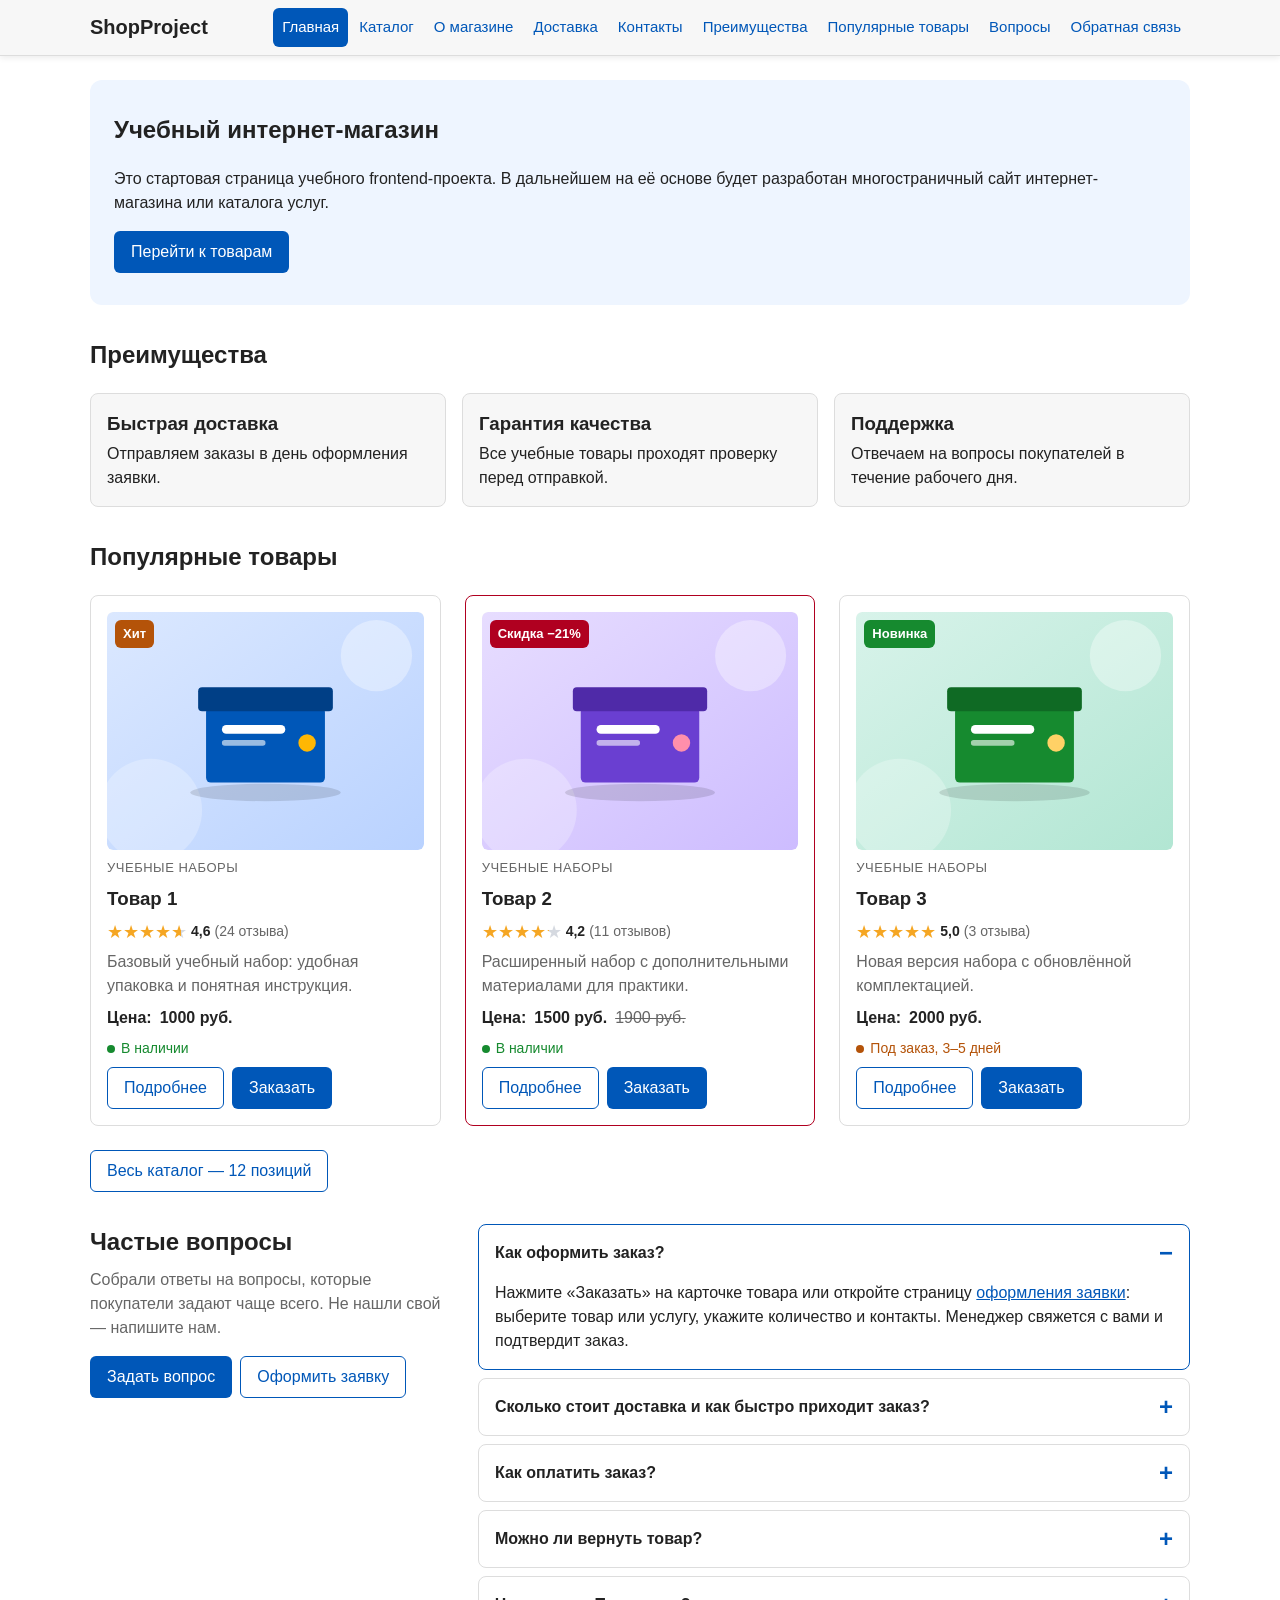
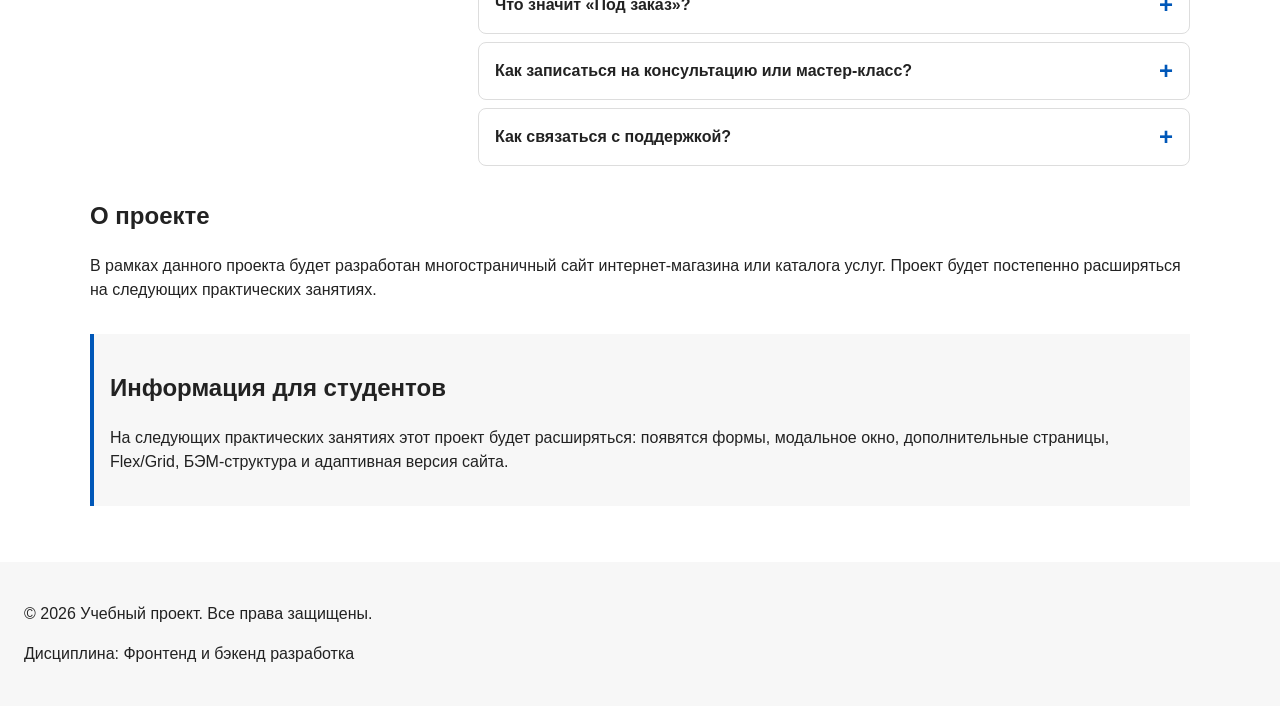
==== commit b56a2e25: "done" ====
--- a/index.html
+++ b/index.html
@@ -19,11 +19,14 @@
 
       <nav class="site-nav" aria-label="Основная навигация">
         <ul class="site-nav__list">
-          <li><a href="index.html">Главная</a></li>
+          <li><a href="index.html" aria-current="page">Главная</a></li>
           <li><a href="catalog.html">Каталог</a></li>
+          <li><a href="about.html">О магазине</a></li>
+          <li><a href="delivery.html">Доставка</a></li>
           <li><a href="contacts.html">Контакты</a></li>
           <li><a href="index.html#advantages">Преимущества</a></li>
           <li><a href="index.html#popular">Популярные товары</a></li>
+          <li><a href="index.html#faq">Вопросы</a></li>
           <li><a href="index.html#contacts">Обратная связь</a></li>
         </ul>
       </nav>
@@ -134,7 +137,7 @@
             <img class="product-card__img" src="images/product-3.svg" width="800" height="600" loading="lazy" alt="Товар 3: новый набор в зелёной коробке">
           </div>
 
-          <p class="product-card__category">Новинки</p>
+          <p class="product-card__category">Учебные наборы</p>
           <h3 class="product-card__title"><a href="product.html">Товар 3</a></h3>
 
           <p class="product-card__rating">
@@ -158,6 +161,104 @@
           </div>
         </article>
       </div>
+
+      <p class="section__more">
+        <a class="button button--secondary" href="catalog.html">Весь каталог — 12 позиций</a>
+      </p>
+    </section>
+
+    <section class="section faq" id="faq" aria-labelledby="faq-title">
+      <div class="faq__layout">
+        <div class="faq__intro">
+          <h2 id="faq-title">Частые вопросы</h2>
+          <p>
+            Собрали ответы на вопросы, которые покупатели задают чаще всего.
+            Не нашли свой — напишите нам.
+          </p>
+          <div class="cta-box__actions">
+            <a class="button" href="contacts.html">Задать вопрос</a>
+            <a class="button button--secondary" href="order.html">Оформить заявку</a>
+          </div>
+        </div>
+
+        <div class="faq__list">
+          <details class="faq__item" name="faq" open>
+            <summary class="faq__question">Как оформить заказ?</summary>
+            <div class="faq__answer">
+              <p>
+                Нажмите «Заказать» на карточке товара или откройте страницу
+                <a href="order.html">оформления заявки</a>: выберите товар или услугу,
+                укажите количество и контакты. Менеджер свяжется с вами и подтвердит заказ.
+              </p>
+            </div>
+          </details>
+
+          <details class="faq__item" name="faq">
+            <summary class="faq__question">Сколько стоит доставка и как быстро приходит заказ?</summary>
+            <div class="faq__answer">
+              <p>
+                Заказы отправляются в день оформления заявки. По Москве курьер привозит заказ
+                за 1–2 рабочих дня, самовывоз бесплатный. Все способы, сроки и цены —
+                на странице <a href="delivery.html">«Доставка и оплата»</a>.
+              </p>
+            </div>
+          </details>
+
+          <details class="faq__item" name="faq">
+            <summary class="faq__question">Как оплатить заказ?</summary>
+            <div class="faq__answer">
+              <p>
+                Оплатить можно при получении или онлайн банковской картой.
+                Организациям доступен безналичный расчёт по счёту.
+              </p>
+            </div>
+          </details>
+
+          <details class="faq__item" name="faq">
+            <summary class="faq__question">Можно ли вернуть товар?</summary>
+            <div class="faq__answer">
+              <p>
+                Да, в течение 14 дней после получения, если товар не использовался
+                и сохранил товарный вид. Напишите на info@example.com — подскажем, как оформить возврат.
+                Условия описаны в разделе <a href="delivery.html#returns">«Возврат и обмен»</a>.
+              </p>
+            </div>
+          </details>
+
+          <details class="faq__item" name="faq">
+            <summary class="faq__question">Что значит «Под заказ»?</summary>
+            <div class="faq__answer">
+              <p>
+                Этого товара сейчас нет на складе. Мы привезём его за 3–5 дней —
+                срок указан на карточке товара.
+              </p>
+            </div>
+          </details>
+
+          <details class="faq__item" name="faq">
+            <summary class="faq__question">Как записаться на консультацию или мастер-класс?</summary>
+            <div class="faq__answer">
+              <p>
+                Услуги собраны в <a href="catalog.html">каталоге</a> в категории «Услуги».
+                Нажмите «Записаться» — менеджер свяжется с вами и согласует удобное время.
+                Занятия проходят онлайн.
+              </p>
+            </div>
+          </details>
+
+          <details class="faq__item" name="faq">
+            <summary class="faq__question">Как связаться с поддержкой?</summary>
+            <div class="faq__answer">
+              <p>
+                Позвоните по телефону +7 (900) 000-00-00 или напишите на info@example.com.
+                Мы отвечаем на вопросы в течение рабочего дня. Все контакты —
+                на странице <a href="contacts.html">«Контакты»</a>.
+              </p>
+            </div>
+          </details>
+        </div>
+      </div>
+
     </section>
 
     <section class="section" id="about">
@@ -318,4 +419,4 @@
   </a>
 
 </body>
-</html>+</html>
--- a/css/style.css
+++ b/css/style.css
@@ -998,7 +998,6 @@
   height: 100%;
   object-fit: cover;
 }
-
 .gallery__thumb:hover {
   border-color: var(--color-primary);
 }
@@ -1141,12 +1140,14 @@
 }
 
 /* Таблица характеристик */
-.product-table {
+.product-table,
+.data-table {
   width: 100%;
   border-collapse: collapse;
 }
 
-.product-table caption {
+.product-table caption,
+.data-table caption {
   padding-bottom: var(--space-sm);
   font-size: 20px;
   font-weight: 700;
@@ -1154,18 +1155,22 @@
 }
 
 .product-table th,
-.product-table td {
+.product-table td,
+.data-table th,
+.data-table td {
   padding: var(--space-sm) var(--space-md);
   text-align: left;
   border-bottom: 1px solid var(--color-border);
 }
 
-.product-table thead th {
+.product-table thead th,
+.data-table thead th {
   color: var(--color-white);
   background-color: var(--color-primary);
 }
 
-.product-table tbody th {
+.product-table tbody th,
+.data-table tbody th {
   width: 40%;
   font-weight: 700;
   background-color: var(--color-surface);
@@ -1672,4 +1677,508 @@
   .form-actions .button {
     flex: 1 1 100%;
   }
+}
+
+
+/* ===============================
+   15. Навигация: текущая страница
+   =============================== */
+/* Пунктов стало больше, поэтому ссылки чуть компактнее — меню остаётся в одну строку */
+.site-nav__list {
+  gap: 2px;
+}
+
+.site-nav__list a {
+  padding: var(--space-sm) 9px;
+  font-size: 15px;
+}
+
+.site-nav__list a[aria-current] {
+  color: var(--color-white);
+  background-color: var(--color-primary);
+}
+
+/* Якоря не прячутся под закреплённой шапкой */
+html {
+  scroll-padding-top: 100px;
+}
+
+@media (max-width: 768px) {
+  html {
+    scroll-padding-top: 110px;
+  }
+}
+
+/* ===============================
+   16. Расширенный каталог
+   =============================== */
+
+/* Фильтры — радиокнопки; сами карточки фильтруются через :has() без JavaScript */
+.filters-form .filters-form__option {
+  display: flex;
+  align-items: center;
+  gap: var(--space-sm);
+  cursor: pointer;
+}
+
+.filters-form__count {
+  margin-left: auto;
+  font-size: 13px;
+  color: var(--color-muted);
+}
+
+.filters-form .button {
+  width: 100%;
+}
+
+/* Фильтр по категории */
+.catalog-layout:has(#cat-sets:checked) .product-card:not([data-category="sets"]),
+.catalog-layout:has(#cat-accessories:checked) .product-card:not([data-category="accessories"]),
+.catalog-layout:has(#cat-materials:checked) .product-card:not([data-category="materials"]),
+.catalog-layout:has(#cat-services:checked) .product-card:not([data-category="services"]),
+/* Фильтр по цене */
+.catalog-layout:has(#price-low:checked) .product-card:not([data-price-range="low"]),
+.catalog-layout:has(#price-mid:checked) .product-card:not([data-price-range="mid"]),
+.catalog-layout:has(#price-high:checked) .product-card:not([data-price-range="high"]) {
+  display: none;
+}
+
+/*
+  Счётчик «Найдено»: CSS-счётчик считает только видимые карточки
+  (элементы с display: none в счёте не участвуют).
+  Элемент со счётом стоит в HTML после сетки, а на экране — над ней (order).
+*/
+.catalog-products {
+  display: flex;
+  flex-direction: column;
+  counter-reset: found;
+}
+
+.catalog-products h1 {
+  order: 0;
+}
+
+.catalog-products__count {
+  order: 1;
+  margin: 0 0 var(--space-md);
+  color: var(--color-muted);
+}
+
+.catalog-products__count::after {
+  content: "Найдено: " counter(found);
+}
+
+.catalog-products .products-grid {
+  order: 2;
+}
+
+.catalog-products .product-card {
+  counter-increment: found;
+}
+
+/* ===============================
+   17. Страница заявки (order.html)
+   =============================== */
+.order-layout {
+  display: grid;
+  grid-template-columns: minmax(0, 1fr) 340px;
+  gap: var(--space-xl);
+  align-items: start;
+  max-width: var(--container-width);
+  margin: 0 auto var(--space-xl);
+}
+
+.order-box {
+  padding: var(--space-lg);
+  border: 1px solid var(--color-border);
+  border-radius: var(--radius-lg);
+}
+
+.order-box h1 {
+  margin: 0 0 var(--space-xs);
+}
+
+.order-box__lead {
+  margin: 0 0 var(--space-lg);
+  color: var(--color-muted);
+}
+
+.form-row {
+  display: grid;
+  grid-template-columns: repeat(2, minmax(0, 1fr));
+  gap: 0 var(--space-md);
+}
+
+.form-row--wide-first {
+  grid-template-columns: minmax(0, 1fr) 140px;
+}
+
+.section__more {
+  margin: var(--space-lg) 0 0;
+}
+
+/* Выбор способа получения */
+.form-field--choice {
+  min-width: 0;
+}
+
+.choice-group {
+  min-width: 0;
+  margin: 0;
+  padding: 0;
+  border: 0;
+}
+
+.choice-group legend {
+  padding: 0;
+  margin-bottom: var(--space-xs);
+}
+
+.choice-group__options {
+  display: flex;
+  flex-wrap: wrap;
+  gap: var(--space-sm);
+}
+
+.form-field--choice .choice {
+  display: flex;
+  align-items: center;
+  gap: var(--space-sm);
+  margin: 0;
+  padding: var(--space-sm) var(--space-md);
+  cursor: pointer;
+  border: 1px solid var(--color-border);
+  border-radius: var(--radius-md);
+}
+
+.form-field--choice .choice__input {
+  width: auto;
+  padding: 0;
+}
+
+.form-field--choice .choice:has(.choice__input:checked) {
+  border-color: var(--color-primary);
+  background-color: var(--color-surface-accent);
+}
+
+.form-field--choice .choice:has(.choice__input:focus-visible) {
+  outline: 2px solid var(--color-primary);
+  outline-offset: 2px;
+}
+
+/* Боковая колонка: сумма и шаги. position: sticky — остаётся на экране при прокрутке */
+.order-aside {
+  position: sticky;
+  top: 96px;
+  display: grid;
+  gap: var(--space-md);
+}
+
+.order-summary {
+  padding: var(--space-md);
+  border-radius: var(--radius-md);
+  background-color: var(--color-surface-accent);
+}
+
+.order-summary h2 {
+  margin: 0 0 var(--space-xs);
+  font-size: 16px;
+}
+
+.order-summary__total {
+  margin: 0;
+  font-size: 28px;
+  font-weight: 700;
+}
+
+.order-summary__note {
+  margin: var(--space-xs) 0 0;
+  font-size: 14px;
+  color: var(--color-muted);
+}
+
+.order-done {
+  display: grid;
+  justify-items: center;
+  gap: var(--space-sm);
+  padding: var(--space-xl) var(--space-md);
+  text-align: center;
+}
+
+.order-done h2,
+.order-done p {
+  margin: 0;
+}
+
+.order-done__actions {
+  display: flex;
+  flex-wrap: wrap;
+  justify-content: center;
+  gap: var(--space-sm);
+  margin-top: var(--space-sm);
+}
+
+/* ===============================
+   18. Шаги (ol со счётчиком)
+   =============================== */
+.steps {
+  display: grid;
+  gap: var(--space-md);
+  margin: 0;
+  padding: 0;
+  list-style: none;
+  counter-reset: step;
+}
+
+.steps__item {
+  position: relative;
+  padding-left: 48px;
+  counter-increment: step;
+}
+
+.steps__item::before {
+  content: counter(step);
+  position: absolute;
+  top: 0;
+  left: 0;
+  display: grid;
+  place-items: center;
+  width: 32px;
+  height: 32px;
+  font-weight: 700;
+  color: var(--color-white);
+  border-radius: 50%;
+  background-color: var(--color-primary);
+}
+
+.steps__title {
+  margin: 0 0 var(--space-xs);
+  font-size: 16px;
+}
+
+.steps__text {
+  margin: 0;
+  color: var(--color-muted);
+}
+
+/* ===============================
+   19. Информационные страницы
+   =============================== */
+.page-lead {
+  max-width: 70ch;
+  margin: 0;
+  font-size: 18px;
+}
+
+.hero h1 {
+  margin-top: 0;
+}
+
+.stats {
+  display: grid;
+  grid-template-columns: repeat(4, minmax(0, 1fr));
+  gap: var(--space-md);
+  margin: 0;
+  padding: 0;
+  list-style: none;
+}
+
+.stats__item {
+  padding: var(--space-md);
+  text-align: center;
+  border: 1px solid var(--color-border);
+  border-radius: var(--radius-md);
+  background-color: var(--color-surface);
+}
+
+.stats__value {
+  display: block;
+  font-size: 32px;
+  font-weight: 700;
+  line-height: 1.2;
+  color: var(--color-primary);
+}
+
+.stats__label {
+  font-size: 14px;
+  color: var(--color-muted);
+}
+
+.cta-box__actions {
+  display: flex;
+  flex-wrap: wrap;
+  gap: var(--space-sm);
+  margin-top: var(--space-md);
+}
+
+/* Таблица может прокручиваться по горизонтали на узких экранах */
+.table-scroll {
+  overflow-x: auto;
+}
+
+.table-scroll .data-table {
+  min-width: 560px;
+}
+
+/* ===============================
+   20. Блок «Частые вопросы» (FAQ)
+   =============================== */
+.faq__layout {
+  display: grid;
+  grid-template-columns: minmax(0, 1fr) minmax(0, 2fr);
+  gap: var(--space-xl);
+  align-items: start;
+}
+
+.faq__intro h2 {
+  margin-bottom: var(--space-sm);
+}
+
+.faq__intro p {
+  margin: 0 0 var(--space-md);
+  color: var(--color-muted);
+}
+
+.faq__list {
+  display: grid;
+  gap: var(--space-sm);
+}
+
+.faq__item {
+  border: 1px solid var(--color-border);
+  border-radius: var(--radius-md);
+  background-color: var(--color-bg);
+}
+
+.faq__item[open] {
+  border-color: var(--color-primary);
+}
+
+.faq__question {
+  display: flex;
+  align-items: center;
+  justify-content: space-between;
+  gap: var(--space-md);
+  padding: var(--space-md);
+  font-weight: 700;
+  cursor: pointer;
+  list-style: none;
+}
+
+.faq__question::-webkit-details-marker {
+  display: none;
+}
+
+.faq__question::after {
+  content: "+";
+  flex: none;
+  font-size: 24px;
+  line-height: 1;
+  color: var(--color-primary);
+}
+
+.faq__item[open] .faq__question::after {
+  content: "\2212";
+}
+
+.faq__question:hover {
+  color: var(--color-primary);
+}
+
+.faq__question:focus-visible {
+  outline: 2px solid var(--color-primary);
+  outline-offset: -2px;
+  border-radius: var(--radius-md);
+}
+
+.faq__answer {
+  padding: 0 var(--space-md) var(--space-md);
+}
+
+.faq__answer p {
+  margin: 0;
+}
+
+.faq__answer p + p {
+  margin-top: var(--space-sm);
+}
+
+/* ===============================
+   21. Адаптив новых страниц
+   =============================== */
+@media (max-width: 900px) {
+  .order-layout,
+  .faq__layout {
+    grid-template-columns: 1fr;
+  }
+
+  .order-aside {
+    position: static;
+  }
+}
+
+@media (max-width: 768px) {
+  .stats {
+    grid-template-columns: repeat(2, minmax(0, 1fr));
+  }
+}
+
+@media (max-width: 560px) {
+  .form-row {
+    grid-template-columns: 1fr;
+  }
+
+  .order-box {
+    padding: var(--space-md);
+  }
+}
+
+/* Фильтры каталога на телефоне: компактные «чипы» вместо длинного списка */
+@media (max-width: 768px) {
+  .catalog-filters {
+    padding: var(--space-sm) var(--space-md) var(--space-md);
+  }
+
+  .catalog-filters h2 {
+    margin-bottom: var(--space-sm);
+    font-size: 18px;
+  }
+
+  .filters-form fieldset {
+    display: flex;
+    flex-wrap: wrap;
+    gap: var(--space-xs) var(--space-sm);
+    padding: var(--space-sm) var(--space-md) var(--space-md);
+  }
+
+  .filters-form .filters-form__option {
+    position: relative;
+    margin: 0;
+    padding: 6px 12px;
+    font-size: 14px;
+    border: 1px solid var(--color-border);
+    border-radius: 999px;
+    background-color: var(--color-bg);
+  }
+
+  .filters-form .filters-form__option:has(input:checked) {
+    border-color: var(--color-primary);
+    background-color: var(--color-surface-accent);
+  }
+
+  .filters-form .filters-form__option:has(input:focus-visible) {
+    outline: 2px solid var(--color-primary);
+    outline-offset: 2px;
+  }
+
+  .filters-form__option input {
+    position: absolute;
+    width: 1px;
+    height: 1px;
+    opacity: 0;
+  }
+
+  .filters-form__count {
+    display: none;
+  }
 }
